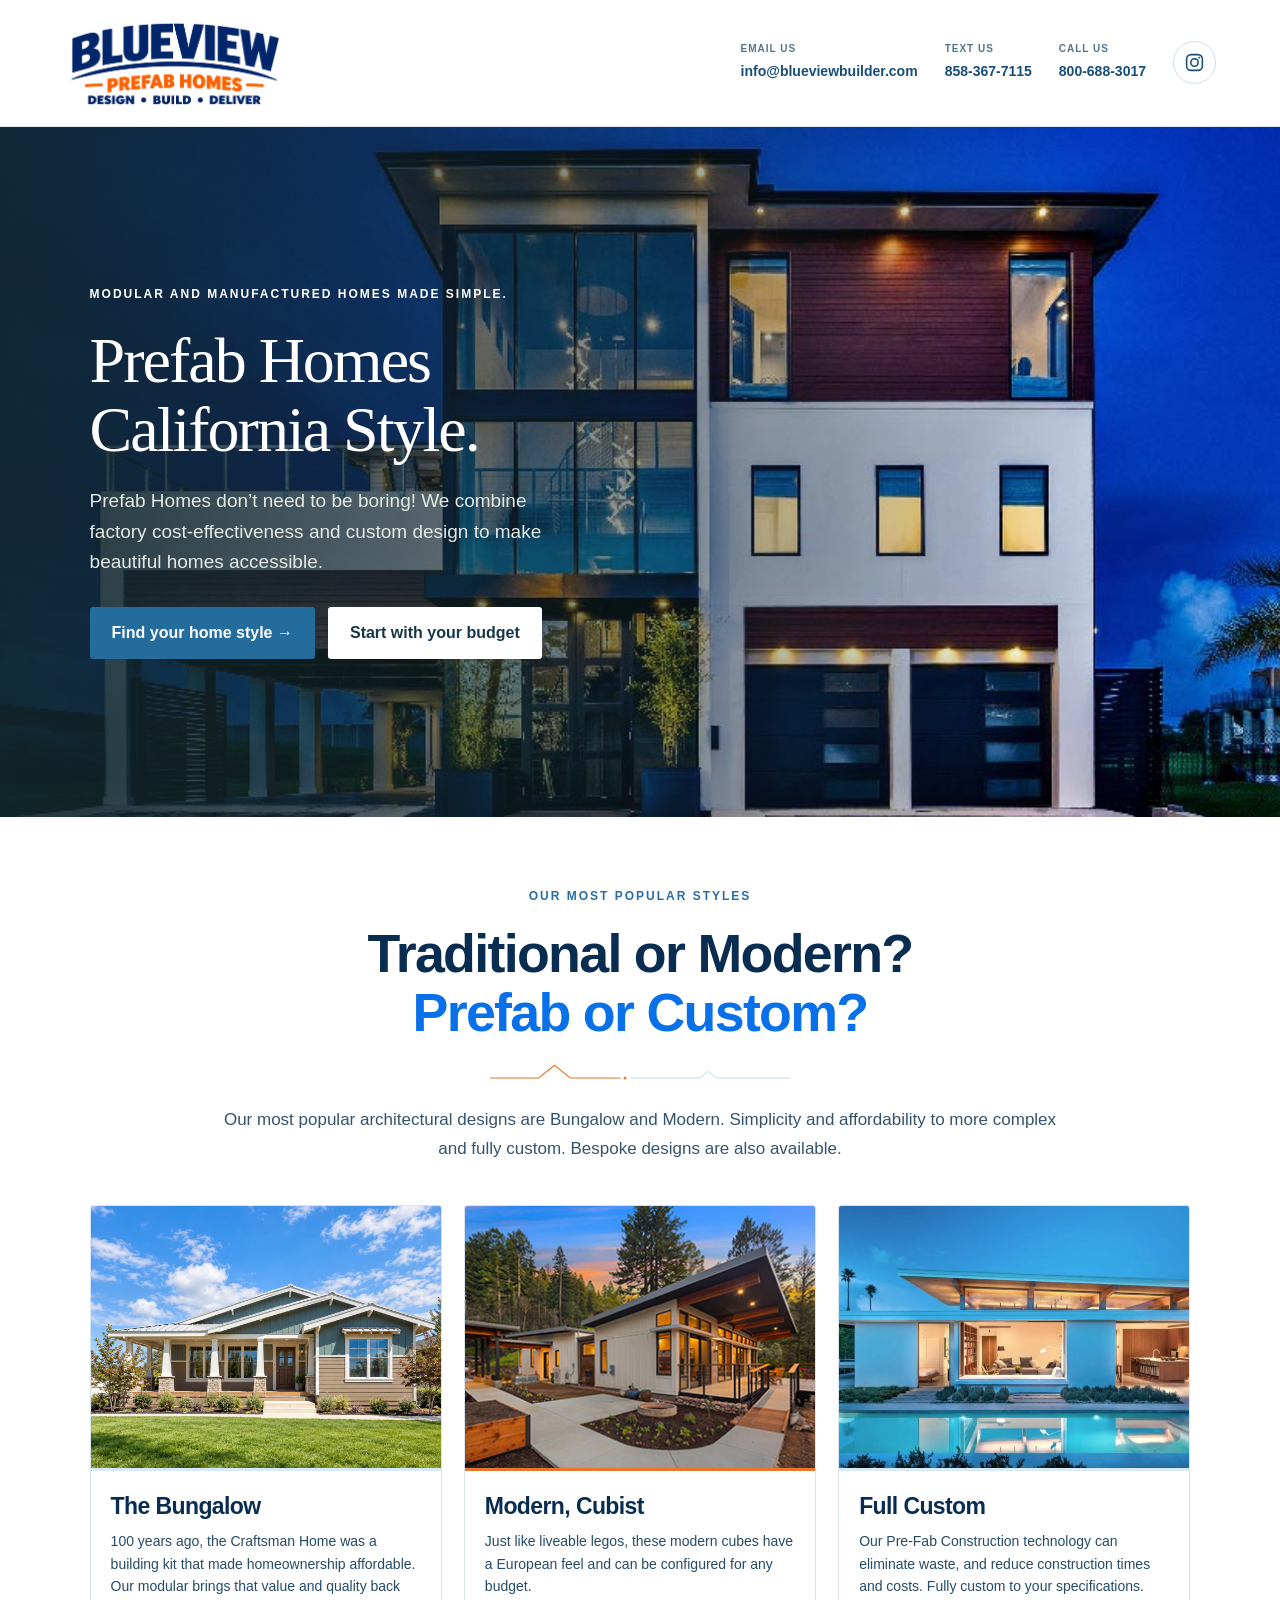
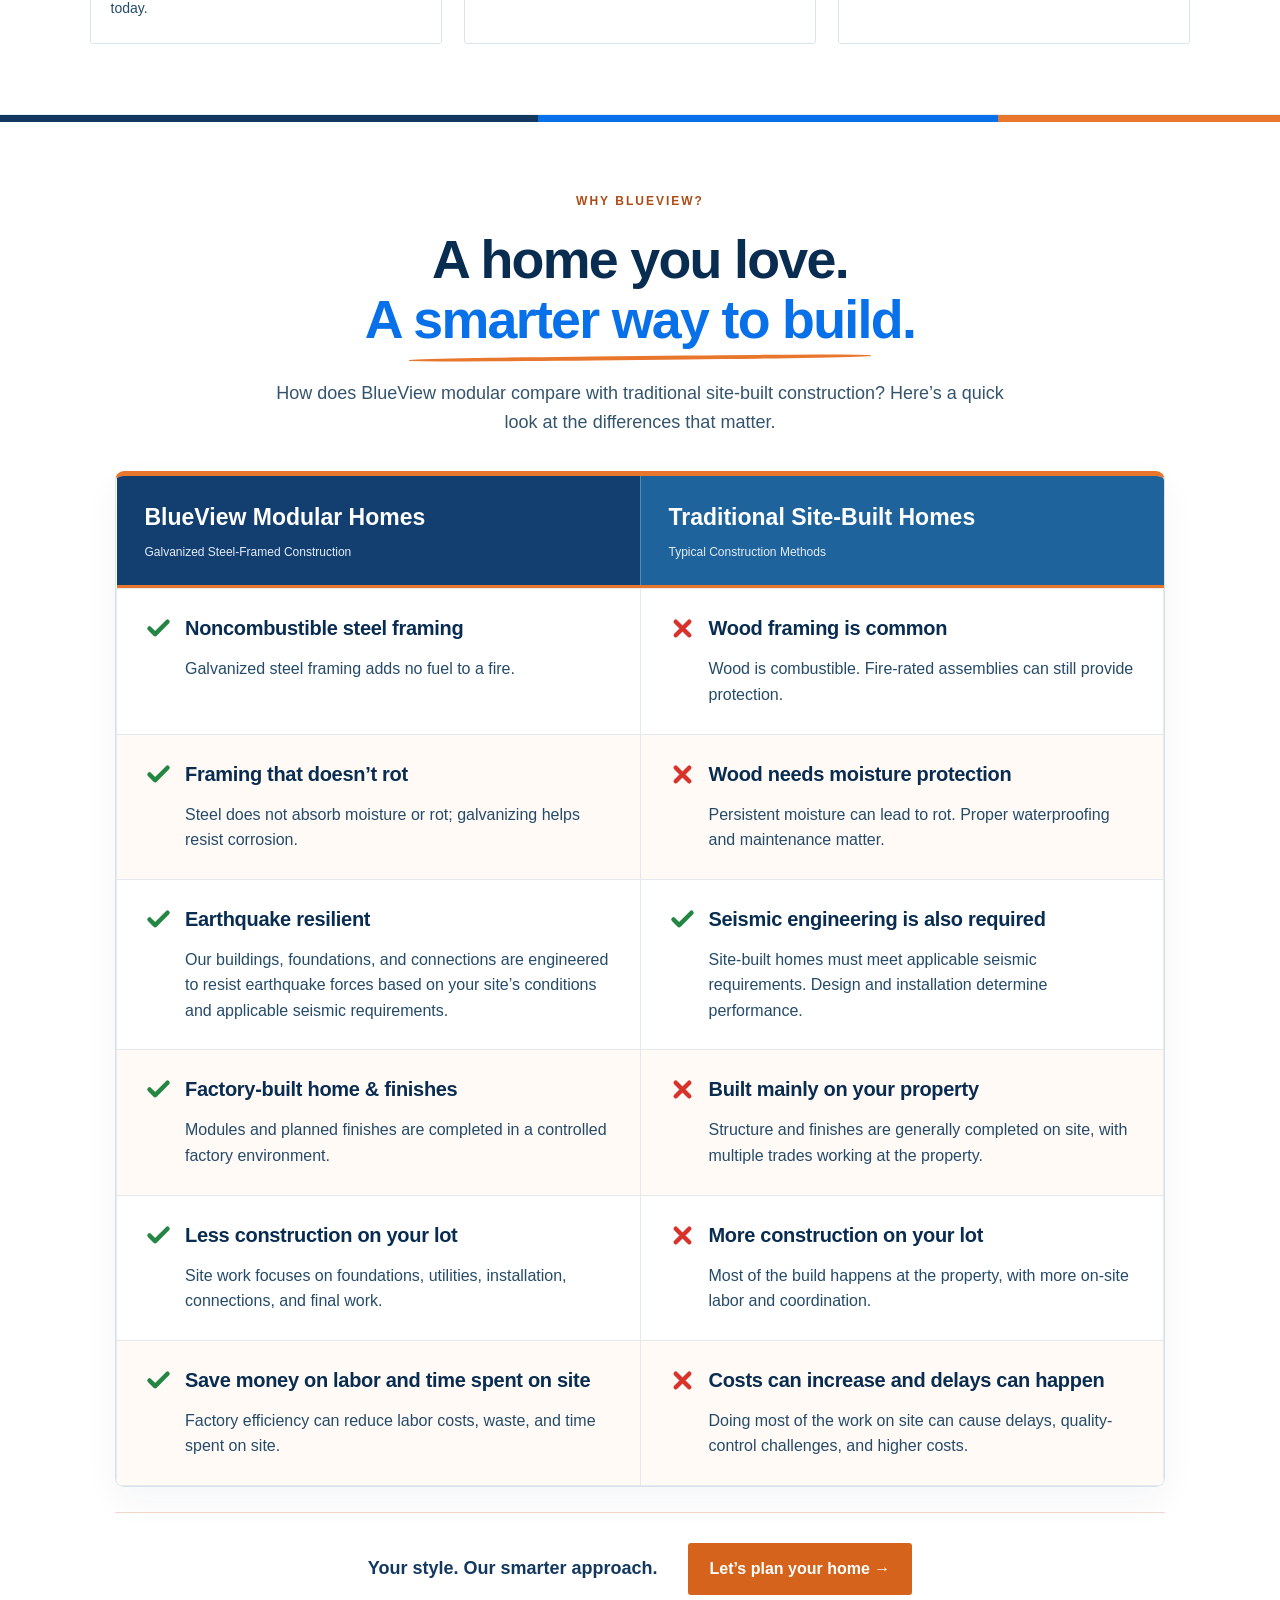
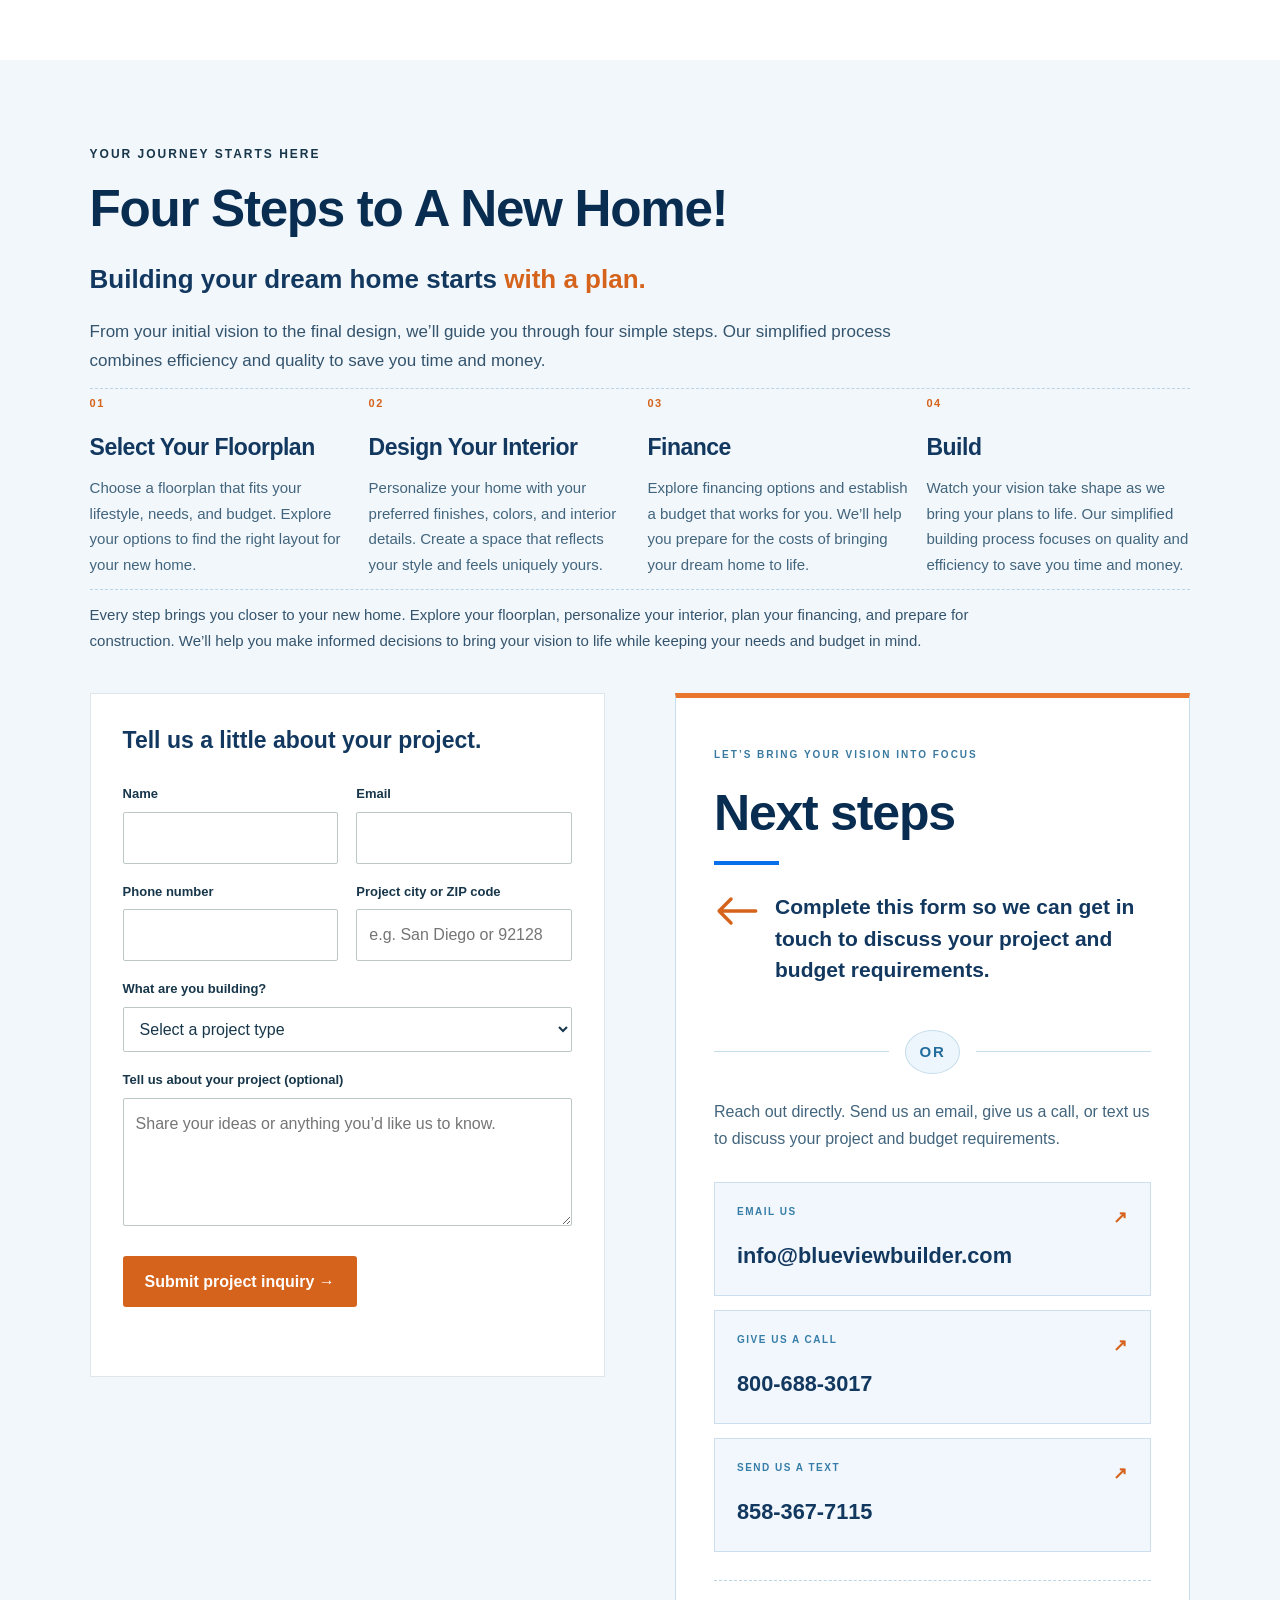
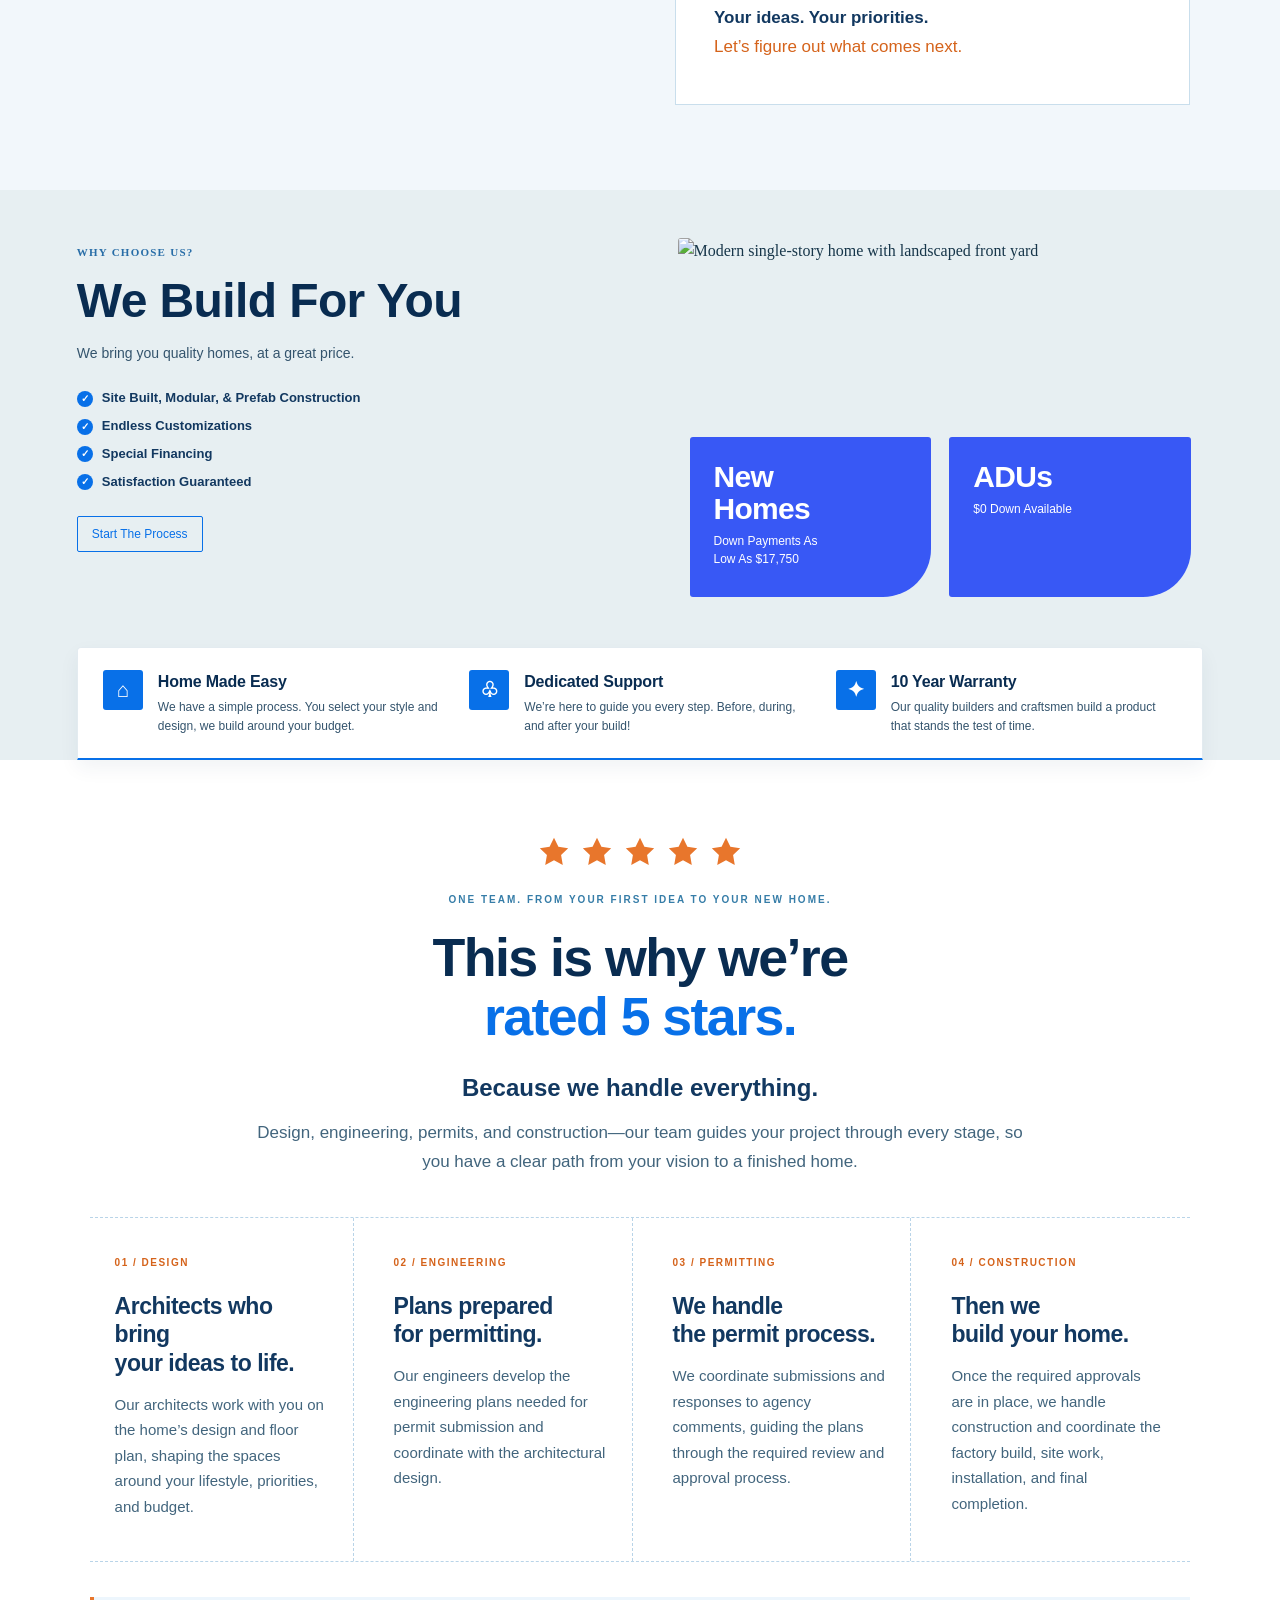
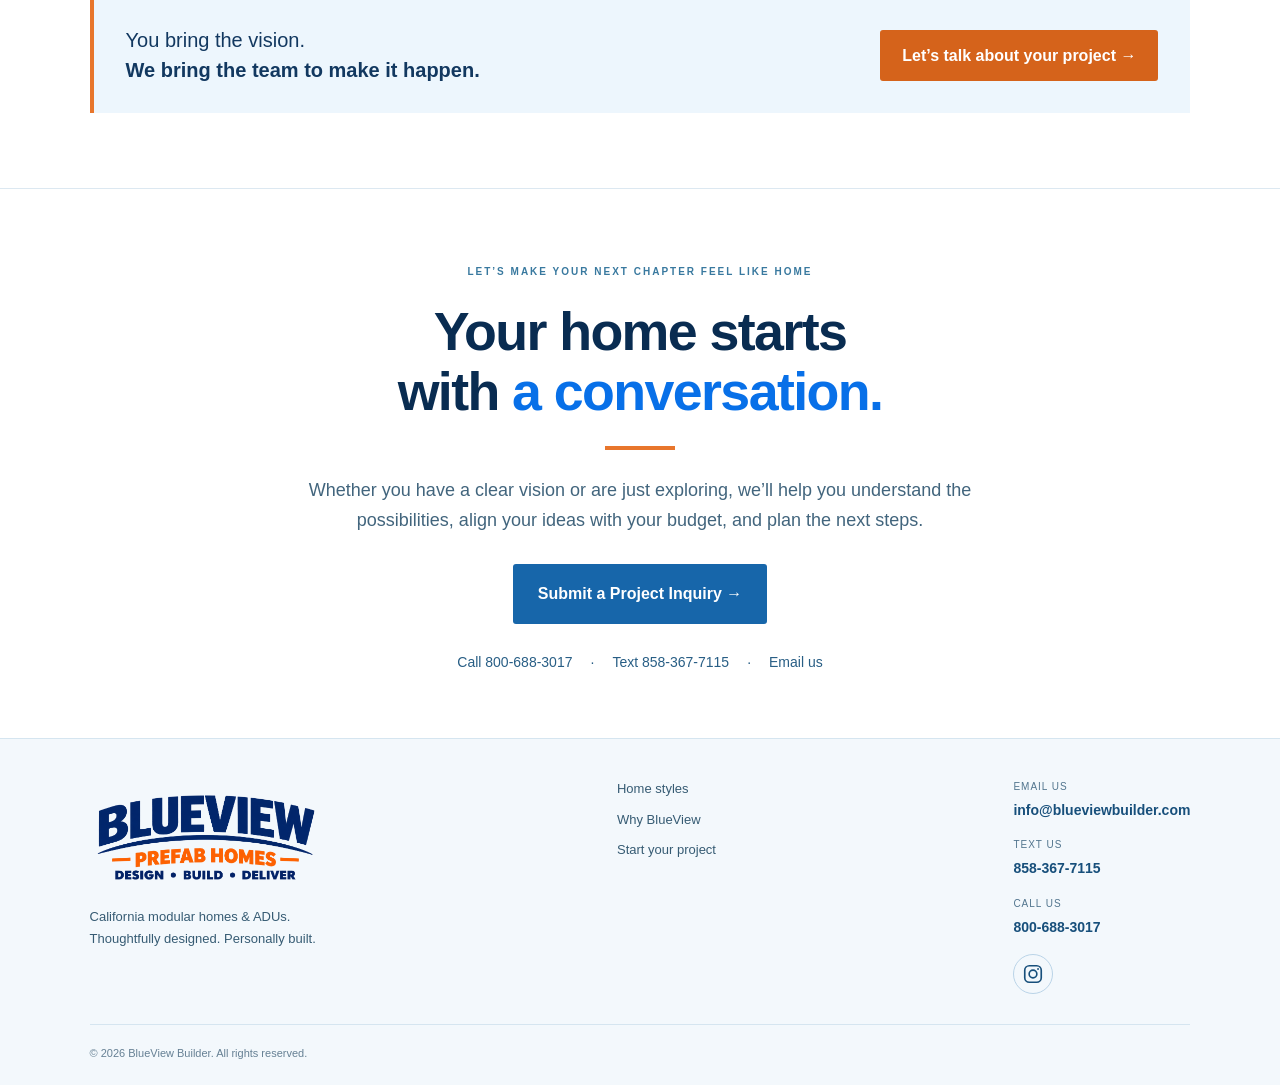
==== index.html @ 3195ec1c "Add files via upload" ====
<!DOCTYPE html>
<html lang="en">
  <head>
    <meta charset="utf-8">
    <meta name="viewport" content="width=device-width,initial-scale=1">
    <meta
      name="description"
      content="Prefab Homes don't need to be boring! We combine factory cost-effectiveness and custom design to make beautiful homes accessible.">
    <title>BlueView Modular and Manufactured Homes - Prefab Homes</title>
    <link rel="stylesheet" href="css/styles.css">
  </head>
  <body>
    <header>
      <a class="brand brand-image" href="#" aria-label="BlueView Prefab Homes — home">
        <img
          src="images/blueview-prefab-logo.png"
          alt="BlueView Prefab Homes — Design, Build, Deliver"
          width="220"
          height="110">
      </a>
      <nav class="header-contacts" aria-label="Contact BlueView">
        <a href="mailto:info@blueviewbuilder.com">
          <span>Email us</span>
          <strong>info@blueviewbuilder.com</strong>
        </a>
        <a href="sms:+18583677115">
          <span>Text us</span>
          <strong>858-367-7115</strong>
        </a>
        <a href="tel:+18006883017">
          <span>Call us</span>
          <strong>800-688-3017</strong>
        </a>
        <a
          class="header-instagram"
          href="https://www.instagram.com/blueview.builder/"
          target="_blank"
          rel="noopener noreferrer"
          aria-label="BlueView on Instagram">
          <svg
            viewBox="0 0 24 24"
            fill="none"
            stroke="currentColor"
            stroke-width="1.8"
            aria-hidden="true">
            <rect x="3" y="3" width="18" height="18" rx="5"></rect>
            <circle cx="12" cy="12" r="4.2"></circle>
            <circle cx="17.5" cy="6.5" r="1" fill="currentColor" stroke="none"></circle>
          </svg>
        </a>
      </nav>
    </header>
    <main>
      <section class="hero">
        <div class="copy">
          <div class="eyebrow">Modular And Manufactured Homes Made Simple.</div>
          <h1>Prefab Homes<br>California Style.</h1>
          <p>Prefab Homes don’t need to be boring! We combine factory cost-effectiveness and custom
            design to make beautiful homes accessible.</p>
          <div class="actions">
            <a class="button" href="#home-styles">Find your home style →</a>
            <a class="button light" href="#plan">Start with your budget</a>
          </div>
        </div>
      </section>
      <section class="design-section" id="home-styles">
        <div class="section">
          <div class="eyebrow">Our Most Popular Styles</div>
          <h2>Traditional or Modern?<br> <em>Prefab or Custom?</em></h2>
          <div class="art-divider" aria-hidden="true">
            <svg viewBox="0 0 400 32" fill="none">
              <path d="M0 24H65L86 7L107 24H174" stroke="#367fab" stroke-width="1.4"></path>
              <path d="M187 24H280L291 15L302 24H400" stroke="#abcce0" stroke-width="1"></path>
              <circle cx="180" cy="24" r="2" fill="#367fab"></circle>
            </svg>
          </div>
          <p class="design-blurb">Our most popular architectural designs are Bungalow and Modern. 
            Simplicity and affordability to more complex and fully custom. Bespoke designs are also available.</p>
          <div class="design-grid">
            <a class="design-tile" href="https://blueviewbuilder.com/modern-prefab-home/">
              <div class="style-image-wrap">
                <img
                  class="style-card-image"
                  src="images/Modern Teal Craftsman Home.png"
                  alt="Modern Luxury home exterior concept rendering"
                  loading="lazy">
              </div>
              <div class="style-card-copy">
                <h3>The Bungalow</h3>
                <p>100 years ago, the Craftsman Home was a building kit that made homeownership affordable. Our modular brings that value and quality back today.</p>
              </div>
            </a>
            <a
              class="design-tile"
              href="https://blueviewbuilder.com/spanish-adobe-style-modular-home/">
              <div class="style-image-wrap">
                <img
                  class="style-card-image"
                  src="images/FL-Modular.jpg"
                  alt="Spanish Mediterranean home exterior concept rendering"
                  loading="lazy">
              </div>
              <div class="style-card-copy">
                <h3>Modern, Cubist</h3>
                <p>Just like liveable legos, these modern cubes have a European feel and can be configured for any budget.</p>
              </div>
            </a>
            <a class="design-tile" href="https://blueviewbuilder.com/bungalow-prefab-home/">
              <div class="style-image-wrap">
                <img
                  class="style-card-image"
                  src="images/Twlight-modular.png"
                  alt="Bungalow home exterior concept rendering"
                  loading="lazy">
              </div>
              <div class="style-card-copy">
                <h3>Full Custom</h3>
                <p>Our Pre-Fab Construction technology can eliminate waste, and reduce construction times and costs. Fully custom to your specifications.</p>
              </div>
            </a>
            <!-- <a class="design-tile" href="https://blueviewbuilder.com/prefab-ranch-homes/">
              <div class="style-image-wrap">
                <img
                  class="style-card-image"
                  src="images/ranch-v2.png"
                  alt="Ranch home exterior concept rendering"
                  loading="lazy">
              </div>
              <div class="style-card-copy">
                <h3>Ranch</h3>
                <p>Classic simplicity. Relaxed living.</p>
              </div>
            </a>
            <a
              class="design-tile"
              href="https://blueviewbuilder.com/prefab-farmhouse-modular-homes/">
              <div class="style-image-wrap">
                <img
                  class="style-card-image"
                  src="images/farmhouse-v2.png"
                  alt="Farmhouse home exterior concept rendering"
                  loading="lazy">
              </div>
              <div class="style-card-copy">
                <h3>Farmhouse</h3>
                <p>Rustic warmth. Fresh perspective.</p>
              </div>
            </a>
            <a
              class="design-tile"
              href="https://blueviewbuilder.com/mid-century-modern-modular-homes/">
              <div class="style-image-wrap">
                <img
                  class="style-card-image"
                  src="images/midcentury-v2.png"
                  alt="Mid-Century Modern home exterior concept rendering"
                  loading="lazy">
              </div>
              <div class="style-card-copy">
                <h3>Mid-Century Modern</h3>
                <p>Angular forms. Indoor-outdoor living.</p>
              </div>
            </a>
            <a class="design-tile" href="https://blueviewbuilder.com/prefab-victorian-homes/">
              <div class="style-image-wrap">
                <img
                  class="style-card-image"
                  src="images/victorian-v2.png"
                  alt="Victorian home exterior concept rendering"
                  loading="lazy">
              </div>
              <div class="style-card-copy">
                <h3>Victorian</h3>
                <p>Distinctive details. Enduring elegance.</p>
              </div>
            </a>
            <a
              class="design-tile"
              href="https://blueviewbuilder.com/prefab-log-cabin-modular-homes/">
              <div class="style-image-wrap">
                <img
                  class="style-card-image"
                  src="images/logcabin-v2.png"
                  alt="Log Cabin home exterior concept rendering"
                  loading="lazy">
              </div>
              <div class="style-card-copy">
                <h3>Log Cabin</h3>
                <p>Natural materials. A rustic escape.</p>
              </div>
            </a>
          </div>
          <a
            class="custom-design custom-studio"
            href="https://blueviewbuilder.com/custom-prefab-home/">
            <div class="studio-art" aria-hidden="true">
              <img class="couple-building" src="images/Grey-Render.jpg" alt="">
              <span class="studio-tag">IMAGINE IT. MAKE IT YOURS.</span>
            </div>
            <div class="studio-copy">
              <span class="eyebrow">Custom design. Made personal.</span>
              <h3>Let’s Get<em> Started</em></h3>
              <p>Home Ownership doesn’t have to cost a fortune and doesn’t need to be boring. 
                Your style is built on your budget. It’s that simple.</p>
              <span class="custom-link">Get started <span aria-hidden="true">↗</span></span>
            </div>
          </a>-->
        </div>
      </section>
      <section class="advantages" id="why">
        <div class="section">
          <div class="advantages-heading">
            <span class="eyebrow">Why BlueView?</span>
            <h2>A home you love.<br><span>A smarter way to build.</span></h2>
            <p>How does BlueView modular compare with traditional site-built construction? Here’s a
              quick look at the differences that matter.</p>
          </div>
          <div class="compare-card">
            <div
              class="compare-scroll"
              tabindex="0"
              role="region"
              aria-label="Modular and site-built construction comparison">
              <table class="simple-comparison">
                <caption class="visually-hidden">BlueView galvanized steel-framed modular homes
                  versus typical site-built homes</caption>
                <thead>
                  <tr>
                    <th scope="col">BlueView Modular Homes<small>Galvanized Steel-Framed
                      Construction</small></th>
                    <th scope="col">Traditional Site-Built Homes<small>Typical Construction
                      Methods</small></th>
                  </tr>
                </thead>
                <tbody>
                  <tr>
                    <td class="simple-blueview">
                      <div class="takeaway">
                        <span class="compare-check" aria-hidden="true">
                          <svg viewBox="0 0 24 24" fill="none" aria-hidden="true">
                            <path
                              d="M4 12L9 17L20 6"
                              stroke="currentColor"
                              stroke-width="4"
                              stroke-linecap="round"
                              stroke-linejoin="round"></path>
                          </svg>
                        </span>
                        <strong>Noncombustible steel framing</strong>
                      </div>
                      <p>Galvanized steel framing adds no fuel to a fire.</p>
                    </td>
                    <td class="simple-site">
                      <div class="takeaway">
                        <span class="compare-cross" aria-hidden="true">
                          <svg viewBox="0 0 24 24" fill="none" aria-hidden="true">
                            <path
                              d="M6 6L18 18M18 6L6 18"
                              stroke="currentColor"
                              stroke-width="4"
                              stroke-linecap="round"></path>
                          </svg>
                        </span>
                        <strong>Wood framing is common</strong>
                      </div>
                      <p>Wood is combustible. Fire-rated assemblies can still provide
                        protection.</p>
                    </td>
                  </tr>
                  <tr>
                    <td class="simple-blueview">
                      <div class="takeaway">
                        <span class="compare-check" aria-hidden="true">
                          <svg viewBox="0 0 24 24" fill="none" aria-hidden="true">
                            <path
                              d="M4 12L9 17L20 6"
                              stroke="currentColor"
                              stroke-width="4"
                              stroke-linecap="round"
                              stroke-linejoin="round"></path>
                          </svg>
                        </span>
                        <strong>Framing that doesn’t rot</strong>
                      </div>
                      <p>Steel does not absorb moisture or rot; galvanizing helps resist
                        corrosion.</p>
                    </td>
                    <td class="simple-site">
                      <div class="takeaway">
                        <span class="compare-cross" aria-hidden="true">
                          <svg viewBox="0 0 24 24" fill="none" aria-hidden="true">
                            <path
                              d="M6 6L18 18M18 6L6 18"
                              stroke="currentColor"
                              stroke-width="4"
                              stroke-linecap="round"></path>
                          </svg>
                        </span>
                        <strong>Wood needs moisture protection</strong>
                      </div>
                      <p>Persistent moisture can lead to rot. Proper waterproofing and maintenance
                        matter.</p>
                    </td>
                  </tr>
                  <tr>
                    <td class="simple-blueview">
                      <div class="takeaway">
                        <span class="compare-check" aria-hidden="true">
                          <svg viewBox="0 0 24 24" fill="none" aria-hidden="true">
                            <path
                              d="M4 12L9 17L20 6"
                              stroke="currentColor"
                              stroke-width="4"
                              stroke-linecap="round"
                              stroke-linejoin="round"></path>
                          </svg>
                        </span>
                        <strong>Earthquake resilient</strong>
                      </div>
                      <p>Our buildings, foundations, and connections are engineered to resist
                        earthquake forces based on your site’s conditions and applicable seismic
                        requirements.</p>
                    </td>
                    <td class="simple-site">
                      <div class="takeaway">
                        <span class="compare-check shared-check" aria-hidden="true">
                          <svg viewBox="0 0 24 24" fill="none" aria-hidden="true">
                            <path
                              d="M4 12L9 17L20 6"
                              stroke="currentColor"
                              stroke-width="4"
                              stroke-linecap="round"
                              stroke-linejoin="round"></path>
                          </svg>
                        </span>
                        <strong>Seismic engineering is also required</strong>
                      </div>
                      <p>Site-built homes must meet applicable seismic requirements. Design and
                        installation determine performance.</p>
                    </td>
                  </tr>
                  <tr>
                    <td class="simple-blueview">
                      <div class="takeaway">
                        <span class="compare-check" aria-hidden="true">
                          <svg viewBox="0 0 24 24" fill="none" aria-hidden="true">
                            <path
                              d="M4 12L9 17L20 6"
                              stroke="currentColor"
                              stroke-width="4"
                              stroke-linecap="round"
                              stroke-linejoin="round"></path>
                          </svg>
                        </span>
                        <strong>Factory-built home &amp; finishes</strong>
                      </div>
                      <p>Modules and planned finishes are completed in a controlled factory
                        environment.</p>
                    </td>
                    <td class="simple-site">
                      <div class="takeaway">
                        <span class="compare-cross" aria-hidden="true">
                          <svg viewBox="0 0 24 24" fill="none" aria-hidden="true">
                            <path
                              d="M6 6L18 18M18 6L6 18"
                              stroke="currentColor"
                              stroke-width="4"
                              stroke-linecap="round"></path>
                          </svg>
                        </span>
                        <strong>Built mainly on your property</strong>
                      </div>
                      <p>Structure and finishes are generally completed on site, with multiple
                        trades working at the property.</p>
                    </td>
                  </tr>
                  <tr>
                    <td class="simple-blueview">
                      <div class="takeaway">
                        <span class="compare-check" aria-hidden="true">
                          <svg viewBox="0 0 24 24" fill="none" aria-hidden="true">
                            <path
                              d="M4 12L9 17L20 6"
                              stroke="currentColor"
                              stroke-width="4"
                              stroke-linecap="round"
                              stroke-linejoin="round"></path>
                          </svg>
                        </span>
                        <strong>Less construction on your lot</strong>
                      </div>
                      <p>Site work focuses on foundations, utilities, installation, connections, and
                        final work.</p>
                    </td>
                    <td class="simple-site">
                      <div class="takeaway">
                        <span class="compare-cross" aria-hidden="true">
                          <svg viewBox="0 0 24 24" fill="none" aria-hidden="true">
                            <path
                              d="M6 6L18 18M18 6L6 18"
                              stroke="currentColor"
                              stroke-width="4"
                              stroke-linecap="round"></path>
                          </svg>
                        </span>
                        <strong>More construction on your lot</strong>
                      </div>
                      <p>Most of the build happens at the property, with more on-site labor and
                        coordination.</p>
                    </td>
                  </tr>
                  <tr>
                    <td class="simple-blueview">
                      <div class="takeaway">
                        <span class="compare-check" aria-hidden="true">
                          <svg viewBox="0 0 24 24" fill="none" aria-hidden="true">
                            <path
                              d="M4 12L9 17L20 6"
                              stroke="currentColor"
                              stroke-width="4"
                              stroke-linecap="round"
                              stroke-linejoin="round"></path>
                          </svg>
                        </span>
                        <strong>Save money on labor and time spent on site</strong>
                      </div>
                      <p>Factory efficiency can reduce labor costs, waste, and time spent on
                        site.</p>
                    </td>
                    <td class="simple-site">
                      <div class="takeaway">
                        <span class="compare-cross" aria-hidden="true">
                          <svg viewBox="0 0 24 24" fill="none" aria-hidden="true">
                            <path
                              d="M6 6L18 18M18 6L6 18"
                              stroke="currentColor"
                              stroke-width="4"
                              stroke-linecap="round"></path>
                          </svg>
                        </span>
                        <strong>Costs can increase and delays can happen</strong>
                      </div>
                      <p>Doing most of the work on site can cause delays, quality-control
                        challenges, and higher costs.</p>
                    </td>
                  </tr>
                </tbody>
              </table>
            </div>
          </div>
          <div class="advantages-cta">
            <span>Your style. Our smarter approach.</span>
            <a class="button" href="#plan">Let’s plan your home →</a>
          </div>
        </div>
      </section>
      <div class="planner" id="plan">
        <section class="section">
          <div class="cost-intro">
            <div class="eyebrow">Your journey starts here</div>
            <h2>Four Steps to A New Home!</h2>
            <p class="cost-answer">Building your dream home starts<span> with a plan. </span></p>
            <p class="cost-lead">From your initial vision to the final design, 
                we’ll guide you through four simple steps. Our simplified process combines efficiency and quality to save you time and money.</p>
            <div class="service-grid">
              <div>
                <span class="cost-number">01</span>
                <h3>Select Your Floorplan</h3>
                <p>Choose a floorplan that fits your lifestyle, needs, and budget. Explore your options to find the right layout for your new home.</p>
              </div>
              <div>
                <span class="cost-number">02</span>
                <h3>Design Your Interior</h3>
                <p>Personalize your home with your preferred finishes, colors, and interior details. Create a space that reflects your style and feels uniquely yours.</p>
              </div>
              <div>
                <span class="cost-number">03</span>
                <h3>Finance</h3>
                <p>Explore financing options and establish a budget that works for you. We’ll help you prepare for the costs of bringing your dream home to life.</p>
              </div>
              <div>
                <span class="cost-number">04</span>
                <h3>Build</h3>
                <p>Watch your vision take shape as we bring your plans to life. Our simplified building process focuses on quality and efficiency to save you time and money.</p>
              </div>
            </div>
            <p class="cost-next">Every step brings you closer to your new home. Explore your floorplan, personalize your interior, plan your financing, and prepare for construction. 
                We’ll help you make informed decisions to bring your vision to life while keeping your needs and budget in mind.</p>
          </div>
          <div class="split">
            <form class="panel" id="planner">
              <h3 class="inquiry-heading">Tell us a little about your project.</h3>
              <div class="fields">
                <div>
                  <label for="name">Name</label>
                  <input id="name" name="name" autocomplete="name" maxlength="100" required="">
                </div>
                <div>
                  <label for="contact-email">Email</label>
                  <input
                    id="contact-email"
                    name="email"
                    type="email"
                    autocomplete="email"
                    maxlength="254"
                    required="">
                </div>
                <div>
                  <label for="phone">Phone number</label>
                  <input
                    id="phone"
                    name="phone"
                    type="tel"
                    autocomplete="tel"
                    maxlength="40"
                    required="">
                </div>
                <div>
                  <label for="city">Project city or ZIP code</label>
                  <input
                    id="city"
                    name="city"
                    maxlength="100"
                    placeholder="e.g. San Diego or 92128"
                    required="">
                </div>
              </div>
              <label for="type">What are you building?</label>
              <select id="type" name="project-type" required="">
                <option value="" selected="">Select a project type</option>
                <option>Primary home</option>
                <option>ADU / guest home</option>
                <option>Rental property</option>
                <option>Replacement / rebuild</option>
                <option>Commercial building</option>
                <option>Not sure yet</option>
              </select>
              <label for="project-notes">Tell us about your project (optional)</label>
              <textarea
                id="project-notes"
                name="project-notes"
                rows="4"
                maxlength="2000"
                placeholder="Share your ideas or anything you’d like us to know."></textarea>
              <button class="button submit-project" type="submit">Submit project inquiry →</button>
              <div id="submit-status" role="status" class="toast"></div>
            </form>
            <aside class="next-steps">
              <span class="eyebrow">Let’s bring your vision into focus</span>
              <h3>Next steps</h3>
              <div class="next-rule" aria-hidden="true"></div>
              <div class="form-pointer">
                <svg class="form-arrow" viewBox="0 0 54 42" fill="none" aria-hidden="true">
                  <path
                    d="M49 21H6M20 7L6 21L20 35"
                    stroke="currentColor"
                    stroke-width="4"
                    stroke-linecap="round"
                    stroke-linejoin="round"></path>
                </svg>
                <p class="next-lead">Complete this form so we can get in touch to discuss your
                  project and budget requirements.</p>
              </div>
              <div class="contact-or">
                <span>OR</span>
              </div>
              <p>Reach out directly. Send us an email, give us a call, or text us to discuss your
                project and budget requirements.</p>
              <div class="next-contacts">
                <a href="mailto:info@blueviewbuilder.com">
                  <span class="next-contact-label">Email us <span aria-hidden="true">↗</span></span>
                  <strong>info@blueviewbuilder.com</strong>
                </a>
                <a href="tel:+18006883017">
                  <span class="next-contact-label">Give us a call <span
                    aria-hidden="true">↗</span></span>
                  <strong>800-688-3017</strong>
                </a>
                <a href="sms:+18583677115">
                  <span class="next-contact-label">Send us a text <span
                    aria-hidden="true">↗</span></span>
                  <strong>858-367-7115</strong>
                </a>
              </div>
              <div class="next-closing">Your ideas. Your priorities.<br><span>Let’s figure out what
                comes next.</span></div>
            </aside>
          </div>
        </section>
      </div>
      <!-- Why choose BlueView section: added without changing existing sections -->
      <section class="bv-why-section" id="why-choose-blueview">
        <div class="bv-why-inner">
          <div class="bv-why-top">
            <div class="bv-why-copy">
              <span class="bv-why-eyebrow">Why Choose Us?</span>
              <h2>We Build For You</h2>
              <p>We bring you quality homes, at a great price.</p>
              <ul class="bv-why-list">
                <li><span aria-hidden="true">✓</span> Site Built, Modular, &amp; Prefab Construction</li>
                <li><span aria-hidden="true">✓</span> Endless Customizations</li>
                <li><span aria-hidden="true">✓</span> Special Financing</li>
                <li><span aria-hidden="true">✓</span> Satisfaction Guaranteed</li>
              </ul>
              <a class="bv-why-button" href="#plan">Start The Process</a>
            </div>
            <div class="bv-why-visual">
              <img
                class="bv-why-house"
                src="https://images.unsplash.com/photo-1600596542815-ffad4c1539a9?auto=format&amp;fit=crop&amp;w=1200&amp;q=85"
                alt="Modern single-story home with landscaped front yard"
                loading="lazy">
              <div class="bv-why-offers">
                <a class="bv-why-offer" href="#plan">
                  <strong>New<br>Homes</strong>
                  <span>Down Payments As<br>Low As $17,750</span>
                </a>
                <a class="bv-why-offer bv-why-offer-alt" href="#plan">
                  <strong>ADUs</strong>
                  <span>$0 Down Available</span>
                </a>
              </div>
            </div>
          </div>
          <div class="bv-why-features">
            <article class="bv-why-feature">
              <span class="bv-why-icon" aria-hidden="true">⌂</span>
              <div><h3>Home Made Easy</h3><p>We have a simple process. You select your style and design, we build around your budget.</p></div>
            </article>
            <article class="bv-why-feature">
              <span class="bv-why-icon" aria-hidden="true">♧</span>
              <div><h3>Dedicated Support</h3><p>We’re here to guide you every step. Before, during, and after your build!</p></div>
            </article>
            <article class="bv-why-feature">
              <span class="bv-why-icon" aria-hidden="true">✦</span>
              <div><h3>10 Year Warranty</h3><p>Our quality builders and craftsmen build a product that stands the test of time.</p></div>
            </article>
          </div>
        </div>
      </section>
      <section class="full-service" id="full-service">
        <div class="section">
          <div class="service-heading">
            <div class="service-stars" role="img" aria-label="Five stars">
              <svg viewBox="0 0 24 24" aria-hidden="true">
                <path
                  d="M12 2L15.1 8.3L22 9.3L17 14.2L18.2 21.1L12 17.8L5.8 21.1L7 14.2L2 9.3L8.9 8.3Z"
                  fill="currentColor"></path>
              </svg>
              <svg viewBox="0 0 24 24" aria-hidden="true">
                <path
                  d="M12 2L15.1 8.3L22 9.3L17 14.2L18.2 21.1L12 17.8L5.8 21.1L7 14.2L2 9.3L8.9 8.3Z"
                  fill="currentColor"></path>
              </svg>
              <svg viewBox="0 0 24 24" aria-hidden="true">
                <path
                  d="M12 2L15.1 8.3L22 9.3L17 14.2L18.2 21.1L12 17.8L5.8 21.1L7 14.2L2 9.3L8.9 8.3Z"
                  fill="currentColor"></path>
              </svg>
              <svg viewBox="0 0 24 24" aria-hidden="true">
                <path
                  d="M12 2L15.1 8.3L22 9.3L17 14.2L18.2 21.1L12 17.8L5.8 21.1L7 14.2L2 9.3L8.9 8.3Z"
                  fill="currentColor"></path>
              </svg>
              <svg viewBox="0 0 24 24" aria-hidden="true">
                <path
                  d="M12 2L15.1 8.3L22 9.3L17 14.2L18.2 21.1L12 17.8L5.8 21.1L7 14.2L2 9.3L8.9 8.3Z"
                  fill="currentColor"></path>
              </svg>
            </div>
            <div class="eyebrow">One team. From your first idea to your new home.</div>
            <h2>This is why we’re<br><span>rated 5 stars.</span></h2>
            <p class="service-answer">Because we handle everything.</p>
            <p class="service-lead">Design, engineering, permits, and construction—our team guides
              your project through every stage, so you have a clear path from your vision to a
              finished home.</p>
          </div>
          <div class="service-grid">
            <article>
              <span class="service-number">01 / DESIGN</span>
              <h3>Architects who bring<br>your ideas to life.</h3>
              <p>Our architects work with you on the home’s design and floor plan, shaping the
                spaces around your lifestyle, priorities, and budget.</p>
            </article>
            <article>
              <span class="service-number">02 / ENGINEERING</span>
              <h3>Plans prepared<br>for permitting.</h3>
              <p>Our engineers develop the engineering plans needed for permit submission and
                coordinate with the architectural design.</p>
            </article>
            <article>
              <span class="service-number">03 / PERMITTING</span>
              <h3>We handle<br>the permit process.</h3>
              <p>We coordinate submissions and responses to agency comments, guiding the plans
                through the required review and approval process.</p>
            </article>
            <article>
              <span class="service-number">04 / CONSTRUCTION</span>
              <h3>Then we<br>build your home.</h3>
              <p>Once the required approvals are in place, we handle construction and coordinate the
                factory build, site work, installation, and final completion.</p>
            </article>
          </div>
          <div class="service-bottom">
            <p>You bring the vision.<br><strong>We bring the team to make it happen.</strong></p>
            <a class="button" href="#plan">Let’s talk about your project →</a>
          </div>
        </div>
      </section>
      <section class="closing-invitation" id="get-started">
        <div class="section">
          <div class="eyebrow">Let’s make your next chapter feel like home</div>
          <h2>Your home starts<br>with <span>a conversation.</span></h2>
          <div class="closing-rule" aria-hidden="true"></div>
          <p>Whether you have a clear vision or are just exploring, we’ll help you understand the
            possibilities, align your ideas with your budget, and plan the next steps.</p>
          <a class="button" href="#plan">Submit a Project Inquiry →</a>
          <div class="closing-contacts">
            <a href="tel:+18006883017">Call 800-688-3017</a>
            <span aria-hidden="true">·</span>
            <a href="sms:+18583677115">Text 858-367-7115</a>
            <span aria-hidden="true">·</span>
            <a href="mailto:info@blueviewbuilder.com">Email us</a>
          </div>
        </div>
      </section>
    </main>
    <footer class="site-footer">
      <div class="footer-main">
        <div>
          <a class="brand brand-image" href="#" aria-label="BlueView Prefab Homes — home">
            <img
              src="images/blueview-prefab-logo.png"
              alt="BlueView Prefab Homes — Design, Build, Deliver"
              width="220"
              height="110">
          </a>
          <p>California modular homes &amp; ADUs.<br>Thoughtfully designed. Personally built.</p>
        </div>
        <nav aria-label="Footer navigation">
          <a href="#home-styles">Home styles</a>
          <a href="#why">Why BlueView</a>
          <a href="#plan">Start your project</a>
        </nav>
        <div class="footer-contact">
          <a href="mailto:info@blueviewbuilder.com">
            <span>Email us</span>
            <strong>info@blueviewbuilder.com</strong>
          </a>
          <a href="sms:+18583677115">
            <span>Text us</span>
            <strong>858-367-7115</strong>
          </a>
          <a href="tel:+18006883017">
            <span>Call us</span>
            <strong>800-688-3017</strong>
          </a>
          <a
            class="footer-instagram"
            href="https://www.instagram.com/blueview.builder/"
            target="_blank"
            rel="noopener noreferrer"
            aria-label="BlueView on Instagram">
            <svg
              viewBox="0 0 24 24"
              fill="none"
              stroke="currentColor"
              stroke-width="1.8"
              aria-hidden="true">
              <rect x="3" y="3" width="18" height="18" rx="5"></rect>
              <circle cx="12" cy="12" r="4.2"></circle>
              <circle cx="17.5" cy="6.5" r="1" fill="currentColor" stroke="none"></circle>
            </svg>
          </a>
        </div>
      </div>
      <div class="footer-bottom">
        <span>© 2026 BlueView Builder. All rights reserved.</span>
      </div>
    </footer>
    <div data-v-app=""><!-- --></div>
    <script src="js/main.js"></script>
  </body>
</html>
---- css/styles.css ----
/* ==========================================================================
   BlueView — site styles
   Later rules override earlier ones (cascade order is unchanged from the
   original file). Each numbered section below is one of the original blocks.
   To change something, search for the selector and edit the LAST section
   that defines it.
   ========================================================================== */

/* ========================================================================== */
/* 01. Base styles, layout and core components */
/* ========================================================================== */

:root {
  --ink: #182c30;
  --paper: #f8f6f0;
  --orange: #b94f2f;
  --line: #d9ddd5;
}

* {
  box-sizing: border-box;
}

html {
  scroll-behavior: smooth;
  scroll-padding-top: 95px;
}

body {
  margin: 0;
  background: var(--paper);
  color: var(--ink);
  font: 16px/1.6 Arial, sans-serif;
}

a {
  color: inherit;
}

button,
input,
select {
  font: inherit;
}

button,
a,
input,
select,
summary {
  outline-offset: 5px;
}

header {
  position: sticky;
  top: 0;
  z-index: 10;
  background: #f8f6f0f5;
  border-bottom: 1px solid var(--line);
  padding: 18px 5%;
  display: flex;
  align-items: center;
  justify-content: space-between;
  gap: 24px;
}

.brand {
  text-decoration: none;
  font-size: 25px;
  font-weight: 800;
  letter-spacing: -1px;
}

.brand span {
  color: #427884;
}

nav {
  display: flex;
  gap: 26px;
  align-items: center;
}

nav a {
  text-decoration: none;
  font-size: 14px;
}

.button {
  display: inline-block;
  border: 0;
  border-radius: 3px;
  padding: 13px 22px;
  background: var(--orange);
  color: white;
  text-decoration: none;
  font-weight: 600;
  cursor: pointer;
}

.button.light {
  background: var(--paper);
  color: var(--ink);
}

.button.outline {
  background: transparent;
  border: 1px solid currentColor;
  color: inherit;
}

.hero {
  position: relative;
  min-height: 690px;
  display: flex;
  align-items: center;
  background: linear-gradient(90deg, #12262ae8 0%, #12262a85 45%, transparent 85%), url('../images/Blue-View-Modular-Homes.jpg') center/cover;
  color: white;
  padding: 85px 7%;
}

.hero .copy {
  max-width: 630px;
}

.eyebrow {
  font-size: 12px;
  text-transform: uppercase;
  letter-spacing: 2px;
  font-weight: 700;
}

.hero h1 {
  font: 64px/1.08 Georgia, serif;
  letter-spacing: -2px;
  margin: 22px 0;
}

.hero p {
  max-width: 480px;
  color: #e4e9e5;
  font-size: 19px;
}

.actions {
  display: flex;
  gap: 13px;
  flex-wrap: wrap;
  margin-top: 30px;
}

.hero-note {
  position: absolute;
  bottom: 20px;
  right: 5%;
  font-size: 11px;
}

.strip {
  padding: 22px 7%;
  display: flex;
  justify-content: space-between;
  border-bottom: 1px solid var(--line);
  font-size: 14px;
}

.section {
  padding: 85px 7%;
  max-width: 1550px;
  margin: auto;
}

h2 {
  font: 46px/1.15 Georgia, serif;
  letter-spacing: -1px;
  margin: 16px 0 22px;
}

h3 {
  font: 28px/1.2 Georgia, serif;
  margin: 12px 0;
}

p {
  margin: 12px 0;
}

.intro {
  display: flex;
  justify-content: space-between;
  gap: 45px;
  align-items: end;
  margin-bottom: 35px;
}

.intro p {
  max-width: 450px;
  color: #58676a;
}

.cards {
  display: grid;
  grid-template-columns: repeat(3, 1fr);
  gap: 24px;
}

.card {
  background: white;
  border: 1px solid var(--line);
}

.card img {
  width: 100%;
  height: 260px;
  object-fit: cover;
}

.card .body {
  padding: 25px;
}

.tag {
  font-size: 11px;
  letter-spacing: 1.5px;
  text-transform: uppercase;
  color: var(--orange);
  font-weight: bold;
}

.card ul {
  padding-left: 20px;
  font-size: 14px;
  color: #58676a;
}

.text-button {
  border: 0;
  background: none;
  padding: 10px 0;
  color: var(--orange);
  cursor: pointer;
  font-weight: bold;
}

.small {
  font-size: 12px;
  color: #647174;
}

.split {
  display: grid;
  grid-template-columns: 1fr 1fr;
  gap: 70px;
  align-items: start;
}

.dark {
  background: var(--ink);
  color: white;
}

.dark .section {
  padding-top: 75px;
  padding-bottom: 75px;
}

.benefit {
  padding: 20px 0;
  border-top: 1px solid #ffffff35;
}

.benefit h3 {
  font-size: 25px;
}

.benefit p {
  color: #c7d5d4;
  font-size: 15px;
}

.planner {
  background: #eceee7;
}

.panel {
  padding: 32px;
  background: white;
  border: 1px solid var(--line);
}

label {
  display: block;
  font-size: 13px;
  font-weight: bold;
  margin: 18px 0 7px;
}

input,
select {
  width: 100%;
  padding: 12px;
  border: 1px solid #bcc8c5;
  background: white;
  color: var(--ink);
  border-radius: 2px;
}

.fields {
  display: grid;
  grid-template-columns: 1fr 1fr;
  gap: 0 18px;
}

.checks label {
  font-weight: normal;
  margin: 10px 0;
}

.checks input {
  width: auto;
  margin-right: 8px;
}

.result {
  background: var(--ink);
  color: white;
  padding: 32px;
  position: sticky;
  top: 110px;
}

.result p {
  color: #d6dfdb;
}

.result ul {
  padding-left: 20px;
}

.steps {
  display: grid;
  grid-template-columns: repeat(4, 1fr);
  gap: 30px;
}

.step {
  border-top: 1px solid var(--line);
  padding-top: 20px;
}

.number {
  color: var(--orange);
  font-size: 13px;
}

.step h3 {
  font-size: 24px;
}

.step p {
  font-size: 14px;
  color: #58676a;
}

details {
  border-top: 1px solid var(--line);
  padding: 21px 0;
}

summary {
  cursor: pointer;
  font-weight: 600;
}

details p {
  color: #58676a;
  max-width: 850px;
}

.cta {
  padding: 65px 7%;
  background: #dfe8e3;
  text-align: center;
}

.cta p {
  max-width: 600px;
  margin: 15px auto;
}

.cta .actions {
  justify-content: center;
}

footer {
  padding: 35px 7%;
  display: flex;
  justify-content: space-between;
  font-size: 13px;
  gap: 20px;
}

.toast {
  min-height: 25px;
  font-size: 13px;
  margin-top: 12px;
}

#brief {
  white-space: pre-wrap;
  font-size: 14px;
}

dialog {
  border: 0;
  padding: 35px;
  max-width: 600px;
  width: 90%;
  background: var(--paper);
  color: var(--ink);
}

dialog::backdrop {
  background: #12262ac0;
}

@media (max-width: 850px) {
  nav a:not(.button) {
    display: none;
  }

  .hero {
    min-height: 580px;
    padding: 60px 6%;
    background-position: 60%;
  }

  .hero h1 {
    font-size: 48px;
  }

  .section {
    padding: 60px 6%;
  }

  .cards {
    grid-template-columns: 1fr;
  }

  .card {
    display: grid;
    grid-template-columns: 1fr 1fr;
  }

  .card img {
    height: 100%;
    min-height: 280px;
  }

  .split {
    grid-template-columns: 1fr;
    gap: 30px;
  }

  .intro {
    display: block;
  }

  .steps {
    grid-template-columns: 1fr 1fr;
  }

  .result {
    position: static;
  }

  .strip {
    gap: 20px;
    flex-wrap: wrap;
  }

  h2 {
    font-size: 37px;
  }
}

@media (max-width: 500px) {
  header {
    padding: 15px 5%;
    gap: 10px;
  }

  .brand {
    font-size: 22px;
  }

  nav .button {
    font-size: 12px;
    padding: 10px 12px;
  }

  .hero h1 {
    font-size: 42px;
  }

  .hero p {
    font-size: 17px;
  }

  .card {
    display: block;
  }

  .card img {
    height: 240px;
    min-height: 0;
  }

  .fields,
  .steps {
    grid-template-columns: 1fr;
  }

  footer {
    flex-direction: column;
  }

  .panel,
  .result {
    padding: 23px;
  }
}

/* ========================================================================== */
/* 02. Style gallery and light 'dark' section */
/* ========================================================================== */

.style-gallery {
  background: #f0eee5;
}

.style-heading {
  display: flex;
  gap: 50px;
  align-items: end;
  justify-content: space-between;
  margin-bottom: 32px;
}

.style-heading p {
  max-width: 400px;
  color: #58676a;
}

.style-layout {
  display: grid;
  grid-template-columns: 1fr 2fr;
  gap: 45px;
}

.style-options {
  display: grid;
  grid-template-columns: 1fr 1fr;
  gap: 6px;
}

.style-options button {
  border: 0;
  border-bottom: 1px solid #d3d7cc;
  text-align: left;
  background: transparent;
  padding: 14px 7px;
  cursor: pointer;
  color: var(--ink);
  font-size: 14px;
}

.style-options button[aria-pressed=true] {
  color: var(--orange);
  border-bottom: 2px solid var(--orange);
  font-weight: bold;
}

.style-feature {
  margin: 0;
}

.style-photo {
  position: relative;
  overflow: hidden;
  border-radius: 90px 3px 3px 3px;
  background: #ddd;
}

.style-photo img {
  display: block;
  width: 100%;
  height: 390px;
  object-fit: cover;
}

.style-caption {
  display: flex;
  justify-content: space-between;
  align-items: start;
  gap: 20px;
  padding-top: 22px;
}

.style-caption h3 {
  font-size: 32px;
}

.style-caption p {
  max-width: 440px;
  color: #58676a;
}

.style-label {
  font-size: 11px;
  letter-spacing: 2px;
  color: var(--orange);
  text-transform: uppercase;
}

.style-link {
  white-space: nowrap;
  margin-top: 20px;
}

.dark {
  background: #ebece4;
  color: var(--ink);
}

.dark .benefit {
  border-color: #cbd0c4;
}

.dark .benefit p,
.dark .small {
  color: #58676a !important;
}

.dark .button.light {
  background: var(--ink);
  color: white;
}

@media (max-width: 850px) {
  .style-heading {
    display: block;
  }

  .style-layout {
    grid-template-columns: 1fr;
  }

  .style-photo img {
    height: 340px;
  }

  .style-options {
    grid-template-columns: repeat(3, 1fr);
  }

  .style-caption {
    display: block;
  }
}

@media (max-width: 500px) {
  .style-options {
    grid-template-columns: 1fr 1fr;
  }

  .style-photo img {
    height: 260px;
  }

  .style-photo {
    border-radius: 55px 3px 3px 3px;
  }
}

/* ========================================================================== */
/* 03. Blue theme overrides and design tiles */
/* ========================================================================== */

:root {
  --paper: #fff;
  --orange: #236c9c;
  --ink: #17364a;
  --line: #dce6ec;
}

body,
header {
  background: white;
}

.design-section {
  background: #fff;
}

.design-blurb {
  font-size: 18px;
  line-height: 1.7;
  max-width: 870px;
  color: #526c7d;
  margin: 0 0 42px;
}

.design-grid {
  display: grid;
  grid-template-columns: repeat(3, 1fr);
  gap: 16px;
}

.design-tile {
  position: relative;
  text-decoration: none;
  border: 1px solid #dce8ef;
  background: #f5f9fc;
  padding: 26px 24px 22px;
  min-height: 225px;
  transition: background .18s, transform .18s, border-color .18s;
}

.design-tile:nth-child(3n+2) {
  background: #edf5fb;
}

.design-tile:nth-child(3n+3) {
  background: white;
}

.design-tile:hover,
.design-tile:focus-visible {
  background: #e4f0f9;
  border-color: #7baacf;
  transform: translateY(-3px);
}

.design-number {
  font-size: 11px;
  letter-spacing: 2px;
  color: #6894b1;
}

.design-arrow {
  position: absolute;
  right: 24px;
  top: 21px;
  font-size: 24px;
  color: #236c9c;
}

.design-tile h3 {
  font-size: 26px;
  margin-top: 25px;
}

.design-tile p {
  font-size: 13px;
  color: #526c7d;
}

.design-visit {
  display: block;
  margin-top: 21px;
  color: #236c9c;
  font-size: 12px;
  font-weight: bold;
}

.custom-design {
  display: flex;
  align-items: center;
  justify-content: space-between;
  gap: 35px;
  text-decoration: none;
  background: #e8f3fb;
  border-left: 4px solid #2872a6;
  padding: 32px 36px;
  margin-top: 22px;
}

.custom-design h3 {
  font-size: 34px;
}

.custom-design p {
  max-width: 660px;
  color: #526c7d;
}

.custom-design:hover {
  background: #deedf8;
}

.custom-link {
  font-size: 14px;
  white-space: nowrap;
  color: #236c9c;
  font-weight: bold;
}

.building-links {
  display: flex;
  gap: 25px;
  flex-wrap: wrap;
  align-items: center;
  margin-top: 30px;
  font-size: 13px;
}

.building-links > span {
  color: #526c7d;
}

.building-links a {
  color: #236c9c;
  text-underline-offset: 4px;
}

.dark {
  background: white;
}

.planner {
  background: #f2f7fb;
}

.cta {
  background: #edf5fb;
}

.hero .button {
  background: #236c9c;
}

.hero .button.light {
  background: white;
}

.dark .button.light {
  background: #236c9c;
}

.tag {
  color: #236c9c;
}

.benefit {
  border-color: #dce6ec !important;
}

@media (max-width: 1000px) {
  .design-grid {
    grid-template-columns: repeat(2, 1fr);
  }
}

@media (max-width: 550px) {
  .design-grid {
    grid-template-columns: 1fr;
  }

  .design-tile {
    min-height: 0;
    padding: 22px;
  }

  .design-tile h3 {
    margin-top: 15px;
  }

  .custom-design {
    display: block;
    padding: 25px;
  }

  .custom-link {
    display: block;
    margin-top: 20px;
  }

  .design-blurb {
    font-size: 16px;
  }
}

/* ========================================================================== */
/* 04. Design section refinement */
/* ========================================================================== */

.design-section > .section {
  padding-top: 100px;
  padding-bottom: 95px;
}

.design-section h2 {
  font-size: clamp(42px, 5vw, 68px);
  line-height: 1.06;
  max-width: 800px;
  margin-bottom: 25px;
}

.design-section h2 em {
  font-weight: normal;
  color: #377eaa;
}

.design-blurb {
  max-width: 820px;
  margin-bottom: 48px;
}

.design-grid {
  gap: 0;
  border-top: 1px solid #dce6ec;
  border-left: 1px solid #dce6ec;
}

.design-tile,
.design-tile:nth-child(3n+2),
.design-tile:nth-child(3n+3) {
  background: white;
  border: 0;
  border-right: 1px solid #dce6ec;
  border-bottom: 1px solid #dce6ec;
  padding: 28px;
  min-height: 300px;
  overflow: hidden;
}

.architecture-sketch {
  display: block;
  width: 115px;
  height: 78px;
  color: #347daa;
  margin: 20px 0 16px;
  transition: transform .22s;
}

.design-tile h3 {
  margin-top: 0;
  font-size: 27px;
  max-width: 220px;
}

.design-tile p {
  max-width: 215px;
}

.design-tile .design-arrow {
  top: 24px;
  right: 25px;
  background: #f0f6fb;
  border-radius: 50%;
  width: 32px;
  height: 32px;
  text-align: center;
  font-size: 19px;
}

.design-tile:hover,
.design-tile:focus-visible {
  background: #f3f8fc;
  transform: none;
}

.design-tile:hover .architecture-sketch {
  transform: translateY(-4px);
}

.design-visit {
  margin-top: 22px;
}

.custom-design {
  margin-top: 35px;
  border: 0;
  border-radius: 0 65px 0 0;
  padding: 45px 48px;
  background: linear-gradient(115deg, #e9f3fb, #f4f9fd);
  position: relative;
  overflow: hidden;
}

.custom-design:after {
  content: "";
  position: absolute;
  width: 230px;
  height: 230px;
  border: 1px solid #abcde555;
  border-radius: 50%;
  right: -75px;
  bottom: -150px;
  pointer-events: none;
}

.custom-design h3 {
  font-size: 40px;
  color: #1f577d;
  margin: 14px 0;
}

.custom-link {
  padding: 15px 21px;
  border: 1px solid #9abdd5;
  background: white;
  z-index: 1;
}

.building-links {
  margin-top: 35px;
  gap: 18px;
}

.building-links a {
  text-decoration: none;
  border-bottom: 1px solid #aecbde;
  padding: 5px 0;
}

.building-links a:hover {
  border-color: #236c9c;
}

@media (max-width: 1000px) {
  .design-tile {
    min-height: 280px;
  }
}

@media (max-width: 550px) {
  .design-section > .section {
    padding-top: 65px;
    padding-bottom: 65px;
  }

  .design-tile {
    min-height: 0;
    padding: 24px 24px 24px 115px;
  }

  .architecture-sketch {
    position: absolute;
    left: 20px;
    top: 48px;
    width: 75px;
    height: 55px;
    margin: 0;
  }

  .design-number {
    display: block;
    margin-bottom: 17px;
  }

  .design-tile h3 {
    font-size: 25px;
    margin-right: 15px;
  }

  .design-arrow {
    right: 18px !important;
    top: 18px !important;
  }

  .custom-design {
    padding: 30px 25px;
    border-radius: 0 40px 0 0;
  }

  .custom-design h3 {
    font-size: 32px;
  }

  .custom-link {
    display: inline-block;
  }
}

@media (prefers-reduced-motion: reduce) {
  html {
    scroll-behavior: auto;
  }

  .design-tile,
  .architecture-sketch {
    transition: none;
  }
}

/* ========================================================================== */
/* 05. Art divider */
/* ========================================================================== */

.art-divider {
  width: min(400px, 85%);
  margin: 8px 0 25px;
}

.art-divider svg {
  display: block;
  width: 100%;
  height: auto;
}

.design-section h2 {
  margin-bottom: 17px;
}

/* ========================================================================== */
/* 06. Custom design callout */
/* ========================================================================== */

.custom-design {
  background: #d9ecfa;
  border: 1px solid #a5cae5;
  border-left: 5px solid #2872a6;
  padding: 50px 48px;
  box-shadow: 0 12px 30px #266a9310;
}

.custom-design:hover {
  background: #cfe6f7;
}

.custom-design .eyebrow {
  color: #34799f;
}

.custom-design h3 {
  font-size: clamp(32px, 3.4vw, 46px);
  line-height: 1.12;
  max-width: 740px;
  margin: 16px 0 20px;
}

.custom-design p {
  font-size: 18px;
  line-height: 1.65;
  color: #335a74;
  max-width: 730px;
}

.custom-link {
  background: #236c9c;
  color: white;
  border-color: #236c9c;
  padding: 17px 30px;
  font-size: 15px;
  box-shadow: 0 5px 12px #236c9c18;
}

.custom-design:after {
  width: 320px;
  height: 320px;
  right: -140px;
  bottom: -190px;
  border-color: #83b5d5;
}

@media (max-width: 550px) {
  .custom-design {
    padding: 30px 25px;
  }

  .custom-design p {
    font-size: 16px;
  }

  .custom-link {
    margin-top: 22px;
  }
}

/* ========================================================================== */
/* 07. Difference section */
/* ========================================================================== */

.difference-section {
  background: #f2f7fb;
  border-top: 1px solid #dce9f2;
}

.difference-intro {
  display: flex;
  justify-content: space-between;
  gap: 55px;
  align-items: end;
  margin-bottom: 42px;
}

.difference-intro h2 {
  font-size: clamp(42px, 4.7vw, 63px);
  line-height: 1.08;
  margin-bottom: 0;
}

.difference-intro h2 em {
  color: #337ca8;
  font-weight: normal;
}

.difference-intro > p {
  max-width: 440px;
  color: #4d687b;
  font-size: 17px;
}

.difference-layout {
  display: grid;
  grid-template-columns: 1fr 1.1fr;
  gap: 55px;
  align-items: start;
}

.difference-visual {
  position: sticky;
  top: 115px;
}

.difference-home {
  width: 100%;
  height: 340px;
  object-fit: cover;
  display: block;
  border-radius: 85px 0 0 0;
}

.visual-caption {
  background: #dcecf7;
  color: #285c80;
  padding: 15px 20px;
  letter-spacing: 1.5px;
  font-size: 10px;
  font-weight: bold;
}

.visual-duo {
  display: grid;
  grid-template-columns: 1fr 1fr;
  margin-top: 18px;
  gap: 18px;
}

.visual-duo > img {
  width: 100%;
  height: 235px;
  object-fit: cover;
  border-radius: 0 0 45px 0;
}

.steel-art {
  padding: 13px;
  background: white;
  border: 1px solid #dce9f2;
  display: flex;
  flex-direction: column;
  align-items: center;
  justify-content: center;
}

.steel-art svg {
  width: 100%;
  height: 160px;
}

.steel-art span {
  font-size: 12px;
  color: #41718e;
  text-align: center;
  line-height: 1.5;
}

.difference-point {
  display: grid;
  grid-template-columns: 45px 1fr;
  gap: 18px;
  border-top: 1px solid #cbdfea;
  padding: 24px 0;
}

.difference-point:first-child {
  border-top: 3px solid #3b81ac;
}

.point-number {
  font: 24px Georgia, serif;
  color: #5590b7;
}

.difference-point .eyebrow {
  font-size: 10px;
  color: #327da9;
  letter-spacing: 1.7px;
}

.difference-point h3 {
  font-size: 29px;
  line-height: 1.16;
  margin: 10px 0 14px;
}

.difference-point p {
  font-size: 15px;
  color: #436174;
  line-height: 1.65;
}

.difference-point .point-note {
  font-size: 11px;
  line-height: 1.5;
  color: #657e8d;
  margin-top: 12px;
}

.difference-bottom {
  display: flex;
  justify-content: space-between;
  align-items: center;
  gap: 25px;
  border-top: 1px solid #cbdfea;
  padding-top: 28px;
  margin-top: 28px;
}

.difference-bottom p {
  font: 23px Georgia, serif;
  color: #2c5d7d;
}

@media (max-width: 850px) {
  .difference-intro {
    display: block;
  }

  .difference-intro > p {
    max-width: 650px;
    margin-top: 24px;
  }

  .difference-layout {
    grid-template-columns: 1fr;
    gap: 25px;
  }

  .difference-visual {
    position: static;
  }

  .difference-home {
    height: 360px;
  }

  .visual-duo > img {
    height: 230px;
  }

  .difference-bottom {
    display: block;
  }

  .difference-bottom .button {
    margin-top: 12px;
  }
}

@media (max-width: 500px) {
  .difference-home {
    height: 260px;
    border-radius: 55px 0 0 0;
  }

  .visual-duo {
    gap: 10px;
  }

  .visual-duo > img {
    height: 190px;
  }

  .steel-art svg {
    height: 120px;
  }

  .difference-point {
    grid-template-columns: 30px 1fr;
    gap: 12px;
  }

  .difference-point h3 {
    font-size: 26px;
  }

  .difference-intro h2 {
    font-size: 42px;
  }
}

/* ========================================================================== */
/* 08. Advantages section */
/* ========================================================================== */

.advantages {
  background: #fff;
  border-top: 1px solid #e4edf5;
  position: relative;
}

.advantages:before {
  content: "";
  display: block;
  height: 8px;
  background: linear-gradient(90deg, #123860 0 25%, #2469af 25% 50%, #0870e8 50% 75%, #bcdcf4 75%);
}

.advantages > .section {
  padding-top: 65px;
  padding-bottom: 65px;
}

.advantages-heading {
  text-align: center;
  max-width: 980px;
  margin: 0 auto 45px;
}

.advantages-heading .eyebrow {
  color: #286da7;
}

.advantages-heading h2 {
  font: bold clamp(36px, 4.2vw, 58px)/1.1 Arial, sans-serif;
  letter-spacing: -1.7px;
  color: #092c51;
  margin: 18px 0 20px;
}

.advantages-heading h2 span {
  color: #0870e8;
}

.advantages-heading > p {
  font-size: 18px;
  line-height: 1.6;
  color: #34546d;
}

.advantage-grid {
  display: grid;
  grid-template-columns: repeat(4, 1fr);
}

.advantage {
  padding: 26px 30px 28px;
  border-right: 1px dashed #bbd5eb;
}

.advantage:last-child {
  border-right: 0;
}

.advantage-icon {
  display: block;
  width: 68px;
  height: 74px;
  margin-bottom: 20px;
}

.advantage-label {
  color: #0870e8;
  text-transform: uppercase;
  letter-spacing: 1.25px;
  font-size: 10px;
  font-weight: bold;
  margin-bottom: 10px;
}

.advantage h3 {
  font: 700 24px/1.22 Arial, sans-serif;
  letter-spacing: -.6px;
  color: #092c51;
  margin: 0 0 15px;
}

.advantage > p {
  font-size: 15px;
  line-height: 1.65;
  color: #254b69;
  margin: 0 0 20px;
}

.advantage details {
  padding: 0;
  border: 0;
}

.advantage summary {
  font-size: 14px;
  color: #0870e8;
  font-weight: bold;
  list-style: none;
}

.advantage summary::-webkit-details-marker {
  display: none;
}

.advantage summary span {
  display: inline-block;
  font-size: 22px;
  vertical-align: -1px;
  margin-left: 3px;
  transition: transform .15s;
}

.advantage details[open] summary span {
  transform: rotate(90deg);
}

.advantage details p {
  font-size: 13px;
  line-height: 1.6;
  color: #526b7d;
  margin-top: 12px;
}

.advantages-cta {
  border-top: 1px dashed #bbd5eb;
  display: flex;
  justify-content: center;
  gap: 30px;
  align-items: center;
  margin-top: 25px;
  padding-top: 30px;
}

.advantages-cta > span {
  font-size: 18px;
  font-weight: bold;
  color: #123860;
}

.advantages-cta .button {
  background: #0870e8;
}

@media (max-width: 1100px) {
  .advantage-grid {
    grid-template-columns: 1fr 1fr;
  }

  .advantage {
    border-bottom: 1px dashed #bbd5eb;
  }

  .advantage:nth-child(even) {
    border-right: 0;
  }

  .advantage:nth-last-child(-n+2) {
    border-bottom: 0;
  }
}

@media (max-width: 550px) {
  .advantages > .section {
    padding-top: 50px;
    padding-bottom: 50px;
  }

  .advantages-heading h2 {
    letter-spacing: -1px;
    font-size: 35px;
  }

  .advantages-heading > p {
    font-size: 16px;
  }

  .advantage-grid {
    grid-template-columns: 1fr;
  }

  .advantage {
    border-right: 0;
    border-bottom: 1px dashed #bbd5eb !important;
    padding: 25px 10px;
  }

  .advantage:last-child {
    border-bottom: 0 !important;
  }

  .advantages-cta {
    flex-direction: column;
    gap: 15px;
    text-align: center;
  }

  .advantage h3 {
    font-size: 25px;
  }
}

/* ========================================================================== */
/* 09. Design section restyle (centered heading, dashed grid) */
/* ========================================================================== */

.design-section > .section {
  padding-top: 70px;
  padding-bottom: 70px;
}

.design-section > .section > .eyebrow {
  text-align: center;
  color: #286da7;
}

.design-section h2 {
  font: 700 clamp(36px, 4.2vw, 58px)/1.1 Arial, sans-serif;
  letter-spacing: -1.7px;
  color: #092c51;
  text-align: center;
  max-width: 980px;
  margin: 18px auto 18px;
}

.design-section h2 em {
  font-style: normal;
  font-weight: 700;
  color: #0870e8;
}

.art-divider {
  width: min(300px, 75%);
  margin: 12px auto 22px;
}

.art-divider svg path:first-child {
  stroke: #e8762c;
}

.art-divider svg circle {
  fill: #e8762c;
}

.design-blurb {
  max-width: 850px;
  text-align: center;
  margin: 0 auto 42px;
  color: #34546d;
  font-size: 17px;
  line-height: 1.65;
}

.design-grid {
  border: 0;
  grid-template-columns: repeat(3, 1fr);
  gap: 0;
}

.design-tile,
.design-tile:nth-child(3n+2),
.design-tile:nth-child(3n+3) {
  background: white;
  border: 0;
  border-right: 1px dashed #bbd5eb;
  border-bottom: 1px dashed #bbd5eb;
  min-height: 285px;
  padding: 28px 30px;
}

.design-tile:nth-child(4n) {
  border-right: 0;
}

.design-tile:nth-last-child(-n+4) {
  border-bottom: 0;
}

.design-number,
.design-arrow {
  display: none;
}

.architecture-sketch {
  position: static;
  width: 94px;
  height: 69px;
  color: #123860;
  margin: 0 0 20px;
  stroke-width: 1.6;
}

.design-tile h3 {
  font: 700 24px/1.22 Arial, sans-serif;
  letter-spacing: -.6px;
  color: #092c51;
  margin: 0 0 13px;
  max-width: 240px;
}

.design-tile p {
  font-size: 15px;
  line-height: 1.65;
  color: #254b69;
  max-width: 240px;
}

.design-visit {
  font-size: 14px;
  color: #0870e8;
  margin-top: 20px;
}

.design-visit span {
  font-size: 22px;
  vertical-align: -1px;
  margin-left: 4px;
  color: #e8762c;
}

.design-tile:hover,
.design-tile:focus-visible {
  background: #f6faff;
}

.custom-design {
  margin-top: 35px;
  border-left-color: #e8762c;
}

.custom-design .eyebrow {
  color: #a74710;
}

.custom-design h3 {
  font: 700 clamp(30px, 3vw, 40px)/1.15 Arial, sans-serif;
  letter-spacing: -1px;
}

.custom-link {
  background: #d5631b;
  border-color: #d5631b;
  color: white;
}

.custom-design:after {
  border-color: #e8762c40;
}

@media (max-width: 1100px) {
  .design-grid {
    grid-template-columns: 1fr 1fr;
  }

  .design-tile {
    border-right: 1px dashed #bbd5eb !important;
    border-bottom: 1px dashed #bbd5eb !important;
    min-height: 255px;
  }

  .design-tile:nth-child(even) {
    border-right: 0 !important;
  }

  .design-tile:nth-last-child(-n+2) {
    border-bottom: 0 !important;
  }
}

@media (max-width: 550px) {
  .design-section > .section {
    padding-top: 50px;
    padding-bottom: 50px;
  }

  .design-section h2 {
    font-size: 35px;
    letter-spacing: -1px;
  }

  .design-blurb {
    font-size: 16px;
  }

  .design-grid {
    grid-template-columns: 1fr;
  }

  .design-tile {
    min-height: 0;
    padding: 25px 10px;
    border-right: 0 !important;
    border-bottom: 1px dashed #bbd5eb !important;
  }

  .design-tile:last-child {
    border-bottom: 0 !important;
  }

  .architecture-sketch {
    position: static;
    left: auto;
    top: auto;
    width: 90px;
    height: 67px;
    margin: 0 0 17px;
  }

  .design-tile h3 {
    font-size: 25px;
    max-width: none;
  }

  .design-tile p {
    max-width: none;
  }

  .custom-design h3 {
    font-size: 31px;
  }
}

/* ========================================================================== */
/* 10. Design tile hover and custom studio */
/* ========================================================================== */

.design-tile {
  min-height: 230px !important;
}

.design-tile:hover h3,
.design-tile:focus-visible h3 {
  color: #0870e8;
}

.custom-studio {
  display: grid;
  grid-template-columns: .85fr 1.15fr;
  gap: 45px;
  margin-top: 45px;
  padding: 35px 50px 35px 25px;
  background: white;
  border: 1px solid #c7dfef;
  border-top: 4px solid #e8762c;
  border-left: 1px solid #c7dfef;
  border-radius: 0;
  box-shadow: 0 12px 35px #236c9c0b;
  overflow: visible;
}

.custom-studio:after {
  display: none;
}

.custom-studio:hover {
  background: #f8fbfe;
}

.studio-art {
  position: relative;
  padding: 20px 15px;
  background: #eff7fc;
  border-radius: 0 65px 0 30px;
}

.studio-art svg {
  display: block;
  width: 100%;
  max-width: 360px;
  margin: auto;
}

.studio-tag {
  display: block;
  text-align: center;
  font-size: 10px;
  font-weight: bold;
  letter-spacing: 2px;
  color: #397a9f;
  margin: 10px 0;
}

.studio-copy {
  padding: 15px 0;
}

.custom-studio .eyebrow {
  color: #286da7;
}

.custom-studio h3 {
  font: 700 clamp(32px, 3.7vw, 49px)/1.08 Arial, sans-serif;
  color: #092c51;
  letter-spacing: -1.4px;
  margin: 15px 0 22px;
}

.custom-studio h3 em {
  font-style: normal;
  color: #0870e8;
  position: relative;
  white-space: nowrap;
}

.custom-studio h3 em:after {
  content: "";
  position: absolute;
  height: 3px;
  left: 1px;
  right: 0;
  bottom: -7px;
  background: #e8762c;
  transform: rotate(-1deg);
  border-radius: 50%;
}

.custom-studio p {
  max-width: 600px;
  font-size: 17px;
  color: #34546d;
  margin: 22px 0 25px;
}

.custom-studio .custom-link {
  display: inline-block;
  margin: 0;
  background: #d5631b;
  color: white;
  padding: 15px 25px;
  border: 0;
  box-shadow: none;
  font-size: 15px;
}

.custom-studio .custom-link span {
  margin-left: 15px;
}

@media (max-width: 850px) {
  .custom-studio {
    gap: 25px;
    padding: 30px 25px;
    grid-template-columns: .8fr 1.2fr;
  }

  .custom-studio h3 {
    font-size: 36px;
  }

  .custom-studio p {
    font-size: 16px;
  }

  .studio-art {
    padding: 15px 5px;
  }
}

@media (max-width: 550px) {
  .design-tile {
    min-height: 0 !important;
  }

  .custom-studio {
    grid-template-columns: 1fr;
    padding: 20px 24px 30px;
    gap: 15px;
  }

  .studio-art {
    border-radius: 0 45px 0 20px;
  }

  .studio-art svg {
    max-width: 230px;
  }

  .studio-tag {
    margin-top: 0;
  }

  .studio-copy {
    padding: 5px 0;
  }

  .custom-studio h3 {
    font-size: 35px;
  }

  .custom-studio h3 em {
    white-space: normal;
  }
}

/* ========================================================================== */
/* 11. Comparison card (detailed table) */
/* ========================================================================== */

.advantages-heading {
  margin-bottom: 30px;
}

.advantages-heading > p {
  max-width: 740px;
  margin: 20px auto;
}

.compare-highlights {
  display: flex;
  justify-content: center;
  gap: 35px;
  flex-wrap: wrap;
  margin: 0 0 36px;
  font-size: 14px;
  color: #123860;
}

.compare-highlights b {
  display: inline-flex;
  align-items: center;
  justify-content: center;
  background: #eef5fc;
  border: 1px solid #c8dff0;
  border-radius: 50%;
  height: 30px;
  width: 30px;
  color: #0870e8;
  font-size: 11px;
  margin-right: 9px;
}

.compare-card {
  border: 1px solid #c9dfea;
  border-top: 5px solid #0870e8;
  box-shadow: 0 14px 40px #236c9c0c;
}

.compare-topline {
  display: flex;
  justify-content: space-between;
  align-items: center;
  gap: 15px;
  padding: 20px 26px;
  border-bottom: 1px solid #d9e7f1;
}

.compare-topline .eyebrow {
  color: #286da7;
  font-size: 11px;
}

.compare-tag {
  background: #fff3e9;
  color: #a64b17;
  font-size: 9px;
  letter-spacing: 1px;
  padding: 6px 10px;
  font-weight: bold;
}

.compare-scroll {
  overflow: auto;
}

.build-comparison {
  width: 100%;
  border-collapse: collapse;
  text-align: left;
  table-layout: fixed;
  color: #17364a;
}

.feature-col {
  width: 22%;
}

.blueview-col {
  width: 39%;
}

.build-comparison th,
.build-comparison td {
  padding: 21px 26px;
  border-bottom: 1px solid #d9e7f1;
  vertical-align: top;
  font-size: 15px;
  line-height: 1.55;
}

.build-comparison thead th {
  padding-top: 25px;
  padding-bottom: 25px;
  background: #f7f9fb;
}

.build-comparison thead th span {
  display: block;
  font-size: 23px;
  letter-spacing: -.6px;
  line-height: 1.2;
  font-weight: bold;
}

.build-comparison small {
  display: block;
  font-weight: normal;
  font-size: 12px;
  margin-top: 8px;
}

.build-comparison thead .blueview-head {
  background: #0870e8;
  color: white;
}

.build-comparison .blueview-head span {
  font-size: 30px;
}

.build-comparison tbody th {
  font-size: 14px;
  font-weight: bold;
  color: #123860;
  background: white;
}

.build-comparison .blueview-cell {
  background: #edf6fe;
  color: #154e78;
  font-weight: 500;
  border-left: 1px solid #b6d5ec;
  border-right: 1px solid #b6d5ec;
}

.build-comparison tbody td:last-child {
  color: #5a6d7b;
  background: #fff;
}

.build-comparison tbody tr:hover td:last-child,
.build-comparison tbody tr:hover th {
  background: #f8fafc;
}

.build-comparison tbody tr:last-child > * {
  border-bottom: 0;
}

.compare-footnote {
  padding: 18px 26px;
  background: #f7fafd;
  border-top: 1px solid #d9e7f1;
  font-size: 11px;
  color: #627b8b;
  line-height: 1.65;
}

.comparison-details {
  margin-top: 16px;
  padding: 15px 0;
  border: 0;
}

.comparison-details summary {
  font-size: 13px;
  color: #236c9c;
}

.comparison-details p {
  font-size: 13px;
  line-height: 1.65;
  max-width: 1000px;
}

.visually-hidden {
  position: absolute;
  width: 1px;
  height: 1px;
  padding: 0;
  margin: -1px;
  overflow: hidden;
  clip: rect(0, 0, 0, 0);
  white-space: nowrap;
  border: 0;
}

.advantages-cta {
  margin-top: 15px;
}

@media (max-width: 700px) {
  .build-comparison {
    min-width: 660px;
  }

  .build-comparison th,
  .build-comparison td {
    padding: 17px 20px;
    font-size: 14px;
  }

  .compare-topline {
    padding: 16px 20px;
    flex-wrap: wrap;
  }

  .compare-highlights {
    justify-content: flex-start;
    gap: 10px 20px;
  }

  .compare-highlights span {
    font-size: 13px;
  }

  .compare-footnote {
    padding: 16px 20px;
  }

  .compare-scroll:before {
    content: "Swipe to compare →";
    display: block;
    font-size: 11px;
    color: #236c9c;
    padding: 10px 20px;
    background: #f4f9fd;
  }
}

/* ========================================================================== */
/* 12. Simple comparison table */
/* ========================================================================== */

.compare-card {
  max-width: 1050px;
  margin: 0 auto;
  border: 1px solid #e2e7ed;
  border-top: 0;
  box-shadow: none;
  border-radius: 4px;
  overflow: hidden;
}

.simple-comparison {
  width: 100%;
  border-collapse: collapse;
  table-layout: fixed;
  text-align: left;
  color: #092c51;
}

.simple-comparison thead th {
  background: #073581;
  color: white;
  font-size: 20px;
  font-weight: bold;
  padding: 19px 25px;
  vertical-align: top;
  width: 50%;
}

.simple-comparison thead small {
  display: block;
  font-size: 11px;
  font-weight: normal;
  margin-top: 7px;
  color: #dce8fa;
}

.simple-comparison td {
  vertical-align: top;
  padding: 25px 26px;
  border: 1px solid #e5e9ee;
  font-size: 16px;
  line-height: 1.55;
}

.simple-blueview {
  background: #fffdf8;
}

.simple-site {
  background: #f8f9fb;
}

.takeaway {
  display: flex;
  gap: 12px;
  align-items: baseline;
  font-size: 19px;
  line-height: 1.3;
}

.takeaway strong {
  font-weight: 700;
  letter-spacing: -.3px;
}

.compare-check {
  color: #439957;
  font-size: 24px;
  line-height: 1;
  flex-shrink: 0;
}

.compare-neutral {
  color: #d5631b;
  font-size: 24px;
  line-height: 1;
  flex-shrink: 0;
}

.simple-comparison td p {
  margin: 14px 0 0 30px;
  color: #254b69;
  font-size: 16px;
  line-height: 1.6;
}

.compare-footnote {
  background: white;
}

.comparison-details {
  max-width: 1050px;
  margin: 16px auto 0;
}

.advantages-cta {
  max-width: 1050px;
  margin: 25px auto 0;
}

.advantages-heading {
  margin-bottom: 35px;
}

.compare-scroll:before {
  display: none !important;
}

@media (max-width: 650px) {
  .simple-comparison thead th {
    font-size: 15px;
    padding: 15px 12px;
  }

  .simple-comparison thead small {
    font-size: 10px;
  }

  .simple-comparison td {
    padding: 18px 12px;
  }

  .takeaway {
    font-size: 15px;
    gap: 7px;
  }

  .compare-check,
  .compare-neutral {
    font-size: 19px;
  }

  .simple-comparison td p {
    font-size: 13px;
    margin-left: 0;
    margin-top: 12px;
  }

  .compare-footnote {
    font-size: 10px;
  }
}

/* ========================================================================== */
/* 13. Comparison orange accents and icons */
/* ========================================================================== */

.advantages {
  background: white;
}

.advantages:before {
  height: 7px;
  background: linear-gradient(90deg, #123860 0 42%, #0870e8 42% 78%, #e8762c 78%);
}

.advantages-heading .eyebrow {
  color: #ad4c14;
}

.advantages-heading h2 span {
  position: relative;
  display: inline-block;
}

.advantages-heading h2 span:after {
  content: "";
  position: absolute;
  height: 4px;
  background: #e8762c;
  left: 8%;
  right: 8%;
  bottom: -11px;
  transform: rotate(-.6deg);
  border-radius: 40%;
}

.advantages-heading > p {
  margin-top: 30px;
}

.compare-card {
  border: 1px solid #d7e2ec;
  border-top: 5px solid #e8762c;
  border-radius: 9px;
  box-shadow: 0 14px 36px #1238600b;
}

.simple-comparison thead th {
  background: #fff;
  color: #123860;
  padding: 23px 28px;
  border-bottom: 3px solid #e8762c;
  font-size: 23px;
}

.simple-comparison thead th:first-child {
  border-right: 1px solid #dce7ee;
}

.simple-comparison thead small {
  color: #587389;
  font-size: 12px;
}

.simple-blueview,
.simple-site {
  background: white;
}

.simple-comparison td {
  border-color: #e3e9ee;
  padding: 26px 28px;
}

.simple-comparison tbody tr:nth-child(even) td {
  background: #fffaf6;
}

.simple-comparison tbody tr:hover td {
  background: #f3f8fc;
}

.compare-check,
.compare-cross {
  display: inline-flex;
  width: 27px;
  height: 27px;
  flex: 0 0 27px;
  align-self: flex-start;
  margin-top: 0;
}

.compare-check {
  color: #248643;
}

.compare-cross {
  color: #d8322b;
}

.shared-check {
  color: #248643;
}

.compare-check svg,
.compare-cross svg {
  display: block;
  width: 27px;
  height: 27px;
}

.takeaway {
  font-size: 20px;
  align-items: flex-start;
  gap: 13px;
}

.simple-comparison td p {
  margin-left: 40px;
}

.compare-footnote {
  border-top: 2px solid #e8762c;
  background: white;
}

.advantages-cta .button {
  background: #d5631b;
}

.advantages-cta {
  border-top: 1px solid #efd7c8;
}

.comparison-details summary span {
  color: #d5631b;
}

@media (max-width: 650px) {
  .simple-comparison thead th {
    font-size: 16px;
    padding: 18px 13px;
  }

  .simple-comparison thead small {
    font-size: 10px;
  }

  .simple-comparison td {
    padding: 20px 13px;
  }

  .takeaway {
    font-size: 15px;
    gap: 8px;
  }

  .compare-check,
  .compare-cross {
    width: 21px;
    height: 21px;
    flex-basis: 21px;
  }

  .compare-check svg,
  .compare-cross svg {
    width: 21px;
    height: 21px;
  }

  .simple-comparison td p {
    margin-left: 0;
  }

  .advantages-heading h2 span:after {
    height: 3px;
    bottom: -8px;
  }
}

/* ========================================================================== */
/* 14. Comparison header colors */
/* ========================================================================== */

.simple-comparison thead th {
  background: #1f639c;
  color: white;
  border-bottom: 3px solid #e8762c;
}

.simple-comparison thead th:first-child {
  background: #123f70;
  border-right: 1px solid #548bb5;
}

.simple-comparison thead small {
  color: #e3edf7;
}

/* ========================================================================== */
/* 15. Cost intro */
/* ========================================================================== */

.cost-intro {
  margin-bottom: 40px;
}

.cost-intro h2 {
  font: 700 clamp(35px, 4vw, 52px)/1.15 Arial, sans-serif;
  color: #092c51;
  letter-spacing: -1.3px;
  margin: 16px 0 20px;
}

.cost-answer {
  font-size: 26px;
  font-weight: bold;
  color: #123860;
  margin-bottom: 18px;
}

.cost-answer span {
  color: #d5631b;
}

.cost-lead {
  max-width: 850px;
  font-size: 17px;
  color: #34546d;
  line-height: 1.7;
}

.cost-factors {
  display: grid;
  grid-template-columns: repeat(3, 1fr);
  gap: 30px;
  margin: 32px 0 25px;
  border-top: 1px dashed #b9d4e8;
  border-bottom: 1px dashed #b9d4e8;
  padding: 25px 0;
}

.cost-factors > div {
  border-right: 1px dashed #b9d4e8;
  padding-right: 28px;
}

.cost-factors > div:last-child {
  border-right: 0;
}

.cost-number {
  font-size: 11px;
  letter-spacing: 1.5px;
  color: #d5631b;
  font-weight: bold;
}

.cost-factors h3 {
  font: bold 23px/1.2 Arial, sans-serif;
  color: #123860;
  margin: 10px 0;
}

.cost-factors p {
  font-size: 15px;
  line-height: 1.65;
  color: #34546d;
}

.cost-next {
  font-size: 15px;
  max-width: 920px;
  color: #34546d;
  line-height: 1.7;
}

@media (max-width: 650px) {
  .cost-factors {
    grid-template-columns: 1fr;
    gap: 18px;
  }

  .cost-factors > div {
    border-right: 0;
    border-bottom: 1px dashed #b9d4e8;
    padding: 0 0 14px;
  }

  .cost-factors > div:last-child {
    border-bottom: 0;
    padding-bottom: 0;
  }

  .cost-answer {
    font-size: 23px;
  }
}

/* ========================================================================== */
/* 16. Contact form */
/* ========================================================================== */

textarea {
  width: 100%;
  padding: 12px;
  border: 1px solid #bcc8c5;
  border-radius: 2px;
  font: inherit;
  resize: vertical;
  color: var(--ink);
  background: white;
}

.contact-heading {
  margin-top: 28px;
  padding-top: 23px;
  border-top: 1px dashed #b9d4e8;
  font-weight: bold;
  color: #123860;
  font-size: 19px;
}

.submit-project {
  margin-top: 22px;
  background: #d5631b;
}

/* ========================================================================== */
/* 17. Next steps panel */
/* ========================================================================== */

.next-steps {
  position: sticky;
  top: 110px;
  background: white;
  border: 1px solid #c9deec;
  border-top: 5px solid #e8762c;
  padding: 42px 38px;
  color: #123860;
  overflow: hidden;
}

.next-steps > .eyebrow {
  font-size: 10px;
  color: #39799f;
}

.next-steps h3 {
  font: 700 clamp(36px, 4vw, 50px)/1.1 Arial, sans-serif;
  letter-spacing: -1.2px;
  color: #092c51;
  margin: 20px 0;
}

.next-rule {
  width: 65px;
  height: 4px;
  background: #e8762c;
  margin-bottom: 26px;
}

.next-steps p {
  font-size: 16px;
  line-height: 1.7;
  color: #42657d;
}

.next-steps .next-lead {
  font-size: 21px;
  line-height: 1.5;
  color: #123860;
  font-weight: 600;
  margin-bottom: 20px;
}

.next-contacts {
  margin-top: 30px;
  display: grid;
  gap: 14px;
}

.next-contacts a {
  display: block;
  text-decoration: none;
  padding: 21px 22px;
  border: 1px solid #cbdfee;
  background: #f1f7fc;
  transition: background .15s;
}

.next-contacts a:hover {
  background: #e5f1fa;
}

.next-contact-label {
  display: flex;
  justify-content: space-between;
  color: #367da8;
  text-transform: uppercase;
  font-size: 10px;
  font-weight: bold;
  letter-spacing: 1.5px;
  margin-bottom: 8px;
}

.next-contact-label span {
  font-size: 17px;
  color: #d5631b;
}

.next-contacts strong {
  font-size: clamp(16px, 1.7vw, 23px);
  color: #123860;
  overflow-wrap: anywhere;
}

.next-closing {
  border-top: 1px dashed #bad4e7;
  padding-top: 23px;
  margin-top: 28px;
  font-size: 17px;
  font-weight: bold;
  color: #123860;
  line-height: 1.7;
}

.next-closing span {
  color: #d5631b;
  font-weight: normal;
}

@media (max-width: 850px) {
  .next-steps {
    position: static;
  }
}

@media (max-width: 550px) {
  .next-steps {
    padding: 30px 24px;
  }

  .next-steps .next-lead {
    font-size: 19px;
  }

  .next-contacts a {
    padding: 18px;
  }

  .next-contacts strong {
    font-size: 18px;
  }
}

/* ========================================================================== */
/* 18. Form pointer arrow */
/* ========================================================================== */

.form-pointer {
  display: flex;
  align-items: flex-start;
  gap: 15px;
}

.form-arrow {
  width: 46px;
  height: 36px;
  flex: 0 0 46px;
  color: #d5631b;
  margin-top: 2px;
}

.form-pointer .next-lead {
  margin-top: 0;
}

@media (max-width: 850px) {
  .form-arrow {
    transform: rotate(90deg);
  }
}

@media (max-width: 550px) {
  .form-arrow {
    width: 36px;
    height: 30px;
    flex-basis: 36px;
  }

  .form-pointer {
    gap: 11px;
  }
}

/* ========================================================================== */
/* 19. Style image cards */
/* ========================================================================== */

.design-grid {
  gap: 22px;
  border: 0;
}

.design-tile,
.design-tile:nth-child(3n+2),
.design-tile:nth-child(3n+3) {
  display: block;
  padding: 0 !important;
  border: 1px solid #d9e5ee !important;
  background: white;
  min-height: 0 !important;
  overflow: hidden;
  border-radius: 3px;
  text-decoration: none;
}

.style-image-wrap {
  overflow: hidden;
  aspect-ratio: 4/3;
  background: #eef5fa;
}

.style-card-image {
  display: block;
  width: 100%;
  height: 100%;
  object-fit: cover;
  transition: transform .3s;
}

.style-card-copy {
  padding: 21px 20px 23px;
  border-top: 3px solid #d9eaf7;
}

.design-tile:nth-child(2n) .style-card-copy {
  border-top-color: #e8762c;
}

.design-tile h3 {
  font-size: 23px;
  margin: 0 0 10px;
  max-width: none;
}

.design-tile p {
  font-size: 14px;
  line-height: 1.6;
  margin: 0;
  max-width: none;
}

.design-tile:hover .style-card-image,
.design-tile:focus-visible .style-card-image {
  transform: scale(1.035);
}

.design-tile:hover,
.design-tile:focus-visible {
  border-color: #86b2d2 !important;
  background: #f8fbfe;
}

.design-tile:nth-child(4) .style-card-image {
  object-fit: contain;
  background: #edf4f9;
}

@media (max-width: 1100px) {
  .design-grid {
    gap: 20px;
  }
}

@media (max-width: 550px) {
  .design-grid {
    gap: 18px;
  }

  .style-image-wrap {
    aspect-ratio: 16/10;
  }

  .style-card-copy {
    padding: 20px;
  }

  .design-tile h3 {
    font-size: 25px;
  }
}

@media (prefers-reduced-motion: reduce) {
  .style-card-image {
    transition: none;
  }
}

/* ========================================================================== */
/* 20. Fourth style card image fix */
/* ========================================================================== */

.design-tile:nth-child(4) .style-card-image {
  object-fit: cover;
}

/* ========================================================================== */
/* 21. Studio art */
/* ========================================================================== */

.studio-art {
  background: white;
}

.couple-building {
  display: block;
  width: 100%;
  height: auto;
  object-fit: contain;
}

.studio-art .studio-tag {
  margin-top: 15px;
}

@media (max-width: 550px) {
  .couple-building {
    max-width: 320px;
    margin: auto;
  }
}

/* ========================================================================== */
/* 22. Contact 'or' divider */
/* ========================================================================== */

.next-rule {
  background: #0870e8;
}

.contact-or {
  display: flex;
  align-items: center;
  gap: 16px;
  margin: 24px 0;
  color: #236c9c;
  font-size: 15px;
  font-weight: 800;
  letter-spacing: 2px;
}

.contact-or:before,
.contact-or:after {
  content: "";
  height: 1px;
  background: #c6ddeb;
  flex: 1;
}

.contact-or span {
  background: #edf6fd;
  border: 1px solid #c6ddeb;
  padding: 9px 13px;
  border-radius: 50%;
}

/* ========================================================================== */
/* 23. Full service section */
/* ========================================================================== */

.full-service {
  background: white;
  border-top: 1px solid #dce8f1;
}

.full-service > .section {
  padding-top: 75px;
  padding-bottom: 75px;
}

.service-heading {
  text-align: center;
  max-width: 920px;
  margin: 0 auto 40px;
}

.service-stars {
  display: flex;
  gap: 9px;
  justify-content: center;
  color: #e8762c;
  margin-bottom: 23px;
}

.service-stars svg {
  width: 34px;
  height: 34px;
}

.service-heading .eyebrow {
  color: #367da8;
  font-size: 10px;
}

.service-heading h2 {
  font: 700 clamp(36px, 4.2vw, 56px)/1.1 Arial, sans-serif;
  color: #092c51;
  letter-spacing: -1.6px;
  margin: 20px 0;
}

.service-heading h2 span {
  color: #0870e8;
}

.service-answer {
  font-size: 24px;
  font-weight: bold;
  color: #123860;
  margin: 23px 0 12px;
}

.service-lead {
  font-size: 17px;
  line-height: 1.7;
  color: #42657d;
  max-width: 770px;
  margin: 0 auto;
}

.service-grid {
  display: grid;
  grid-template-columns: repeat(4, 1fr);
  gap: 15px;
  border-top: 1px dashed #b9d4e8;
  border-bottom: 1px dashed #b9d4e8;
}

.service-grid article {
  padding: 30px 25px;
  border-right: 1px dashed #b9d4e8;
}

.service-grid article:last-child {
  border: 0;
}

.service-number {
  font-size: 10px;
  letter-spacing: 1.5px;
  font-weight: bold;
  color: #d5631b;
}

.service-grid h3 {
  font: bold 23px/1.25 Arial, sans-serif;
  color: #123860;
  letter-spacing: -.5px;
  margin: 18px 0 14px;
}

.service-grid p {
  font-size: 15px;
  line-height: 1.7;
  color: #42657d;
}

.service-bottom {
  display: flex;
  justify-content: space-between;
  align-items: center;
  gap: 30px;
  margin-top: 35px;
  padding: 28px 32px;
  background: #edf6fd;
  border-left: 4px solid #e8762c;
}

.service-bottom p {
  font-size: 20px;
  line-height: 1.5;
  color: #123860;
  margin: 0;
}

.service-bottom .button {
  background: #d5631b;
}

@media (max-width: 1000px) {
  .service-grid {
    grid-template-columns: 1fr 1fr;
  }

  .service-grid article {
    border-bottom: 1px dashed #b9d4e8;
  }

  .service-grid article:nth-child(2) {
    border-right: 0;
  }

  .service-grid article:nth-child(3) {
    border-bottom: 0;
  }
}

@media (max-width: 550px) {
  .full-service > .section {
    padding-top: 55px;
    padding-bottom: 55px;
  }

  .service-grid {
    grid-template-columns: 1fr;
  }

  .service-grid article {
    border-right: 0 !important;
    border-bottom: 1px dashed #b9d4e8 !important;
    padding: 25px 10px;
  }

  .service-grid article:last-child {
    border-bottom: 0 !important;
  }

  .service-bottom {
    display: block;
    padding: 25px;
  }

  .service-bottom .button {
    margin-top: 22px;
  }

  .service-heading h2 {
    font-size: 36px;
  }

  .service-answer {
    font-size: 21px;
  }

  .service-stars svg {
    width: 29px;
    height: 29px;
  }
}

/* ========================================================================== */
/* 24. Closing invitation and site footer */
/* ========================================================================== */

.closing-invitation {
  background: white;
  border-top: 1px solid #dce8f1;
  text-align: center;
}

.closing-invitation > .section {
  padding-top: 75px;
  padding-bottom: 65px;
}

.closing-invitation .eyebrow {
  font-size: 10px;
  color: #39799f;
}

.closing-invitation h2 {
  font: 700 clamp(36px, 4.2vw, 56px)/1.1 Arial, sans-serif;
  color: #092c51;
  letter-spacing: -1.6px;
  margin: 22px 0;
}

.closing-invitation h2 span {
  color: #0870e8;
}

.closing-rule {
  height: 4px;
  width: 70px;
  background: #e8762c;
  margin: 25px auto;
}

.closing-invitation p {
  max-width: 720px;
  margin: 0 auto 28px;
  color: #42657d;
  font-size: 18px;
  line-height: 1.7;
}

.closing-invitation .button {
  background: #d5631b;
  padding: 17px 25px;
}

.closing-contacts {
  display: flex;
  justify-content: center;
  flex-wrap: wrap;
  gap: 12px 18px;
  margin-top: 27px;
  font-size: 14px;
  color: #285e85;
}

.closing-contacts a {
  text-decoration: none;
}

.closing-contacts a:hover {
  text-decoration: underline;
}

.site-footer {
  display: block;
  background: #f3f8fc;
  border-top: 1px solid #d5e5f0;
  padding: 40px 7% 22px;
  color: #365b73;
}

.footer-main {
  display: flex;
  justify-content: space-between;
  gap: 35px;
}

.footer-main p {
  font-size: 13px;
  line-height: 1.7;
}

.footer-main nav {
  display: flex;
  flex-direction: column;
  gap: 10px;
  align-items: start;
}

.footer-main nav a {
  font-size: 13px;
}

.footer-contact {
  display: flex;
  flex-direction: column;
  gap: 10px;
  font-size: 13px;
}

.footer-contact a {
  text-decoration: none;
}

.footer-bottom {
  display: flex;
  justify-content: space-between;
  gap: 20px;
  margin-top: 30px;
  border-top: 1px solid #d5e5f0;
  padding-top: 20px;
  font-size: 11px;
  color: #668094;
}

@media (max-width: 650px) {
  .closing-invitation > .section {
    padding-top: 55px;
    padding-bottom: 50px;
  }

  .closing-invitation p {
    font-size: 16px;
  }

  .closing-invitation h2 {
    font-size: 36px;
  }

  .footer-main {
    flex-direction: column;
    gap: 20px;
  }

  .footer-main nav a {
    display: block !important;
  }

  .footer-bottom {
    flex-direction: column;
    gap: 8px;
  }

  .closing-contacts {
    font-size: 13px;
  }
}

/* ========================================================================== */
/* 25. Closing button color */
/* ========================================================================== */

.closing-invitation .button {
  background: #1766aa;
}

.closing-invitation .button:hover {
  background: #124e83;
}

/* ========================================================================== */
/* 26. Logo image (header and footer) */
/* ========================================================================== */

.brand-image {
  display: block;
  flex-shrink: 0;
  line-height: 0;
}

.brand-image img {
  display: block;
  width: 220px;
  height: auto;
  max-width: 100%;
}

header {
  padding-top: 8px;
  padding-bottom: 8px;
}

html {
  scroll-padding-top: 135px;
}

.site-footer .brand-image img {
  width: 230px;
}

@media (max-width: 550px) {
  header {
    padding-top: 8px;
    padding-bottom: 8px;
    gap: 12px;
  }

  .brand-image img {
    width: 155px;
  }

  .site-footer .brand-image img {
    width: 210px;
  }

  html {
    scroll-padding-top: 105px;
  }

  header nav .button {
    font-size: 11px;
    padding: 10px;
  }
}

/* ========================================================================== */
/* 27. Header contacts */
/* ========================================================================== */

header .header-contacts {
  display: flex;
  gap: 25px;
  align-items: center;
}

header .header-contacts a {
  display: block !important;
  font-size: 14px;
  font-weight: 700;
  color: #174f7b;
  text-decoration: none;
  padding: 10px 0;
  border-bottom: 2px solid transparent;
}

header .header-contacts a:hover {
  color: #0870e8;
  border-bottom-color: currentColor;
}

@media (max-width: 550px) {
  header .header-contacts {
    gap: 12px;
  }

  header .header-contacts a {
    font-size: 12px;
    padding: 8px 0;
  }

  .brand-image img {
    width: 140px;
  }
}

@media (max-width: 360px) {
  header .header-contacts {
    gap: 9px;
  }

  header .header-contacts a {
    font-size: 11px;
  }

  .brand-image img {
    width: 125px;
  }
}

/* ========================================================================== */
/* 28. Header contacts: labels and Instagram icon */
/* ========================================================================== */

header .header-contacts {
  gap: 27px;
}

header .header-contacts a {
  display: flex !important;
  flex-direction: column;
  gap: 3px;
}

header .header-contacts a > span {
  font-size: 10px;
  letter-spacing: 1px;
  text-transform: uppercase;
  font-weight: 600;
  color: #52758e;
}

header .header-contacts strong {
  font-size: 14px;
  font-weight: 700;
}

header .header-contacts .header-instagram {
  padding: 10px;
  justify-content: center;
  align-items: center;
  border: 1px solid #cbdfee;
  border-radius: 50%;
  width: 43px;
  height: 43px;
  flex-shrink: 0;
}

.header-instagram svg {
  width: 23px;
  height: 23px;
}

@media (max-width: 850px) {
  header .header-contacts {
    gap: 16px;
  }

  header .header-contacts strong {
    font-size: 12px;
  }

  .brand-image img {
    width: 170px;
  }
}

@media (max-width: 650px) {
  header {
    flex-wrap: wrap;
    justify-content: center;
    gap: 2px;
  }

  header .brand-image img {
    width: 155px;
  }

  header .header-contacts {
    width: 100%;
    justify-content: center;
    gap: 14px;
    flex-wrap: wrap;
    padding-bottom: 5px;
  }

  header .header-contacts strong {
    font-size: 11px;
  }

  header .header-contacts a > span {
    font-size: 9px;
  }

  header .header-contacts .header-instagram {
    width: 32px;
    height: 32px;
    padding: 6px;
  }

  .header-instagram svg {
    width: 19px;
    height: 19px;
  }

  html {
    scroll-padding-top: 180px;
  }
}

@media (max-width: 380px) {
  header .header-contacts {
    gap: 10px;
  }

  header .header-contacts strong {
    font-size: 10px;
  }
}

/* ========================================================================== */
/* 29. Footer contacts */
/* ========================================================================== */

.footer-contact {
  gap: 16px;
}

.footer-contact > a {
  display: flex;
  flex-direction: column;
  gap: 4px;
}

.footer-contact > a > span {
  font-size: 10px;
  letter-spacing: 1px;
  text-transform: uppercase;
  color: #52758e;
}

.footer-contact strong {
  font-size: 14px;
  color: #174f7b;
}

.footer-contact .footer-instagram {
  display: flex;
  align-items: center;
  justify-content: center;
  width: 40px;
  height: 40px;
  border: 1px solid #bad4e8;
  border-radius: 50%;
  color: #174f7b;
}

.footer-instagram svg {
  width: 22px;
  height: 22px;
}

.footer-contact a:hover {
  color: #0870e8;
}

.footer-contact a:hover strong {
  color: #0870e8;
}

/* ========================================================================== */
/* 30. Inquiry heading */
/* ========================================================================== */

.inquiry-heading {
  font: 700 23px/1.3 Arial, sans-serif;
  color: #123860;
  margin: 0 0 10px;
}


/* ==========================================================================
   31. Why Choose BlueView section
   Complete section layout + typography. Scoped to .bv-why-* so the existing
   site sections and their styling remain unchanged.
   ========================================================================== */

.bv-why-section {
  position: relative;
  z-index: 1;
  padding: 48px 6% 0;
  background: #e7eff2;
  color: #17364a;
  font-family: Georgia, serif;;
}

.bv-why-inner {
  width: 100%;
  max-width: 1200px;
  margin: 0 auto;
}

.bv-why-top {
  display: grid;
  grid-template-columns: minmax(0, 1fr) minmax(0, 1fr);
  gap: clamp(35px, 6vw, 75px);
  align-items: start;
  padding: 0 0 50px;
}

.bv-why-copy {
  padding-top: 0;
}

.bv-why-eyebrow {
  display: inline-block;
  color: #286da7;
  font: 700 11px/1.5 Georgia, serif;;
  letter-spacing: 1.25px;
  text-transform: uppercase;
}

.bv-why-copy h2 {
  margin: 9px 0 12px;
  color: #092c51;
  font: 700 48px/1.2 Arial, sans-serif;
  letter-spacing: -0.6px;
}

.bv-why-copy > p {
  margin: 0;
  color: #34546d;
  font: 14px/1.6 Arial, sans-serif;
}

.bv-why-list {
  display: grid;
  gap: 9px;
  list-style: none;
  margin: 25px 0 24px;
  padding: 0;
}

.bv-why-list li {
  display: flex;
  align-items: center;
  gap: 9px;
  color: #123860;
  font: 700 13px/1.45 Arial, sans-serif;
}

.bv-why-list li > span {
  display: inline-flex;
  flex: 0 0 16px;
  align-items: center;
  justify-content: center;
  width: 16px;
  height: 16px;
  border-radius: 50%;
  background: #0870e8;
  color: #fff;
  font: 700 10px/1 Arial, sans-serif;
}

.bv-why-button {
  display: inline-block;
  padding: 9px 14px;
  border: 1px solid #0870e8;
  border-radius: 2px;
  background: transparent;
  color: #0870e8;
  font: 400 12px/1.4 Arial, sans-serif;
  text-decoration: none;
  transition: background .18s ease, color .18s ease;
}

.bv-why-button:hover,
.bv-why-button:focus-visible {
  background: #0870e8;
  color: #fff;
}

.bv-why-visual {
  position: relative;
  min-width: 0;
  padding-bottom: 104px;
}

.bv-why-house {
  display: block;
  width: 100%;
  height: 255px;
  object-fit: cover;
  border-radius: 3px;
}

.bv-why-offers {
  position: absolute;
  right: 12px;
  bottom: 0;
  left: 12px;
  display: grid;
  grid-template-columns: 1fr 1fr;
  align-items: start;
  gap: 18px;
}

.bv-why-offer {
  display: flex;
  flex-direction: column;
  align-items: flex-start;
  min-height: 160px;
  padding: 24px 24px 20px;
  border-radius: 3px 3px 48px 3px;
  background: #3858f5;
  color: #fff;
  text-decoration: none;
  transition: transform .18s ease, background .18s ease;
}

.bv-why-offer-alt {
  min-height: 160px;
  border-radius: 3px 3px 48px 3px;
}

.bv-why-offer:hover,
.bv-why-offer:focus-visible {
  background: #2447e8;
  color: #fff;
  transform: translateY(-3px);
}

.bv-why-offer strong {
  display: block;
  font: 700 30px/1.08 Arial, sans-serif;
  letter-spacing: -0.7px;
}

.bv-why-offer span {
  display: block;
  margin-top: 8px;
  font: 12px/1.45 Arial, sans-serif;
}

.bv-why-features {
  position: relative;
  display: grid;
  grid-template-columns: repeat(3, minmax(0, 1fr));
  gap: 25px;
  padding: 22px 25px;
  margin: 0 0 -1px;
  border: 1px solid #e3ebf0;
  border-bottom: 2px solid #0870e8;
  border-radius: 4px 4px 0 0;
  background: #fff;
  box-shadow: 0 8px 20px rgba(20, 55, 80, .06);
}

.bv-why-feature {
  display: grid;
  grid-template-columns: 40px minmax(0, 1fr);
  align-items: start;
  gap: 15px;
  min-width: 0;
}

.bv-why-icon {
  display: flex;
  align-items: center;
  justify-content: center;
  width: 40px;
  height: 40px;
  border-radius: 3px;
  background: #0870e8;
  color: #fff;
  font: 700 21px/1 Arial, sans-serif;
}

.bv-why-feature h3 {
  margin: 2px 0 6px;
  color: #092c51;
  font: 700 16px/1.3 Arial, sans-serif;
  letter-spacing: -.2px;
}

.bv-why-feature p {
  margin: 0;
  color: #34546d;
  font: 12px/1.55 Arial, sans-serif;
}

@media (max-width: 850px) {
  .bv-why-section {
    padding: 42px 6% 0;
  }

  .bv-why-top {
    grid-template-columns: 1fr 1fr;
    gap: 28px;
    padding-bottom: 42px;
  }

  .bv-why-house {
    height: 220px;
  }

  .bv-why-offers {
    right: 7px;
    left: 7px;
    gap: 10px;
  }

  .bv-why-offer {
    padding: 18px 16px;
  }

  .bv-why-offer strong {
    font-size: 25px;
  }

  .bv-why-features {
    gap: 18px;
    padding: 20px;
  }

  .bv-why-feature {
    grid-template-columns: 34px minmax(0, 1fr);
    gap: 10px;
  }

  .bv-why-icon {
    width: 34px;
    height: 34px;
    font-size: 18px;
  }

  .bv-why-feature h3 {
    font-size: 15px;
  }
}

@media (max-width: 600px) {
  .bv-why-section {
    padding: 38px 5% 0;
  }

  .bv-why-top {
    grid-template-columns: 1fr;
    gap: 32px;
    padding-bottom: 35px;
  }

  .bv-why-copy h2 {
    font-size: 28px;
  }

  .bv-why-copy > p {
    font-size: 14px;
  }

  .bv-why-list {
    margin: 20px 0 22px;
  }

  .bv-why-list li {
    font-size: 13px;
  }

  .bv-why-visual {
    padding-bottom: 82px;
  }

  .bv-why-house {
    height: 220px;
  }

  .bv-why-offers {
    right: 8px;
    left: 8px;
    gap: 10px;
  }

  .bv-why-offer {
    min-height: 96px;
    padding: 17px 15px;
    border-bottom-right-radius: 35px;
  }

  .bv-why-offer-alt {
    min-height: 86px;
  }

  .bv-why-offer strong {
    font-size: clamp(22px, 6vw, 28px);
  }

  .bv-why-offer span {
    font-size: 11px;
  }

  .bv-why-features {
    grid-template-columns: 1fr;
    gap: 20px;
    padding: 22px 18px;
  }

  .bv-why-feature {
    grid-template-columns: 40px minmax(0, 1fr);
    gap: 13px;
  }

  .bv-why-icon {
    width: 40px;
    height: 40px;
    font-size: 20px;
  }

  .bv-why-feature h3 {
    font-size: 16px;
  }

  .bv-why-feature p {
    font-size: 13px;
  }
}

@media (prefers-reduced-motion: reduce) {
  .bv-why-button,
  .bv-why-offer {
    transition: none;
  }
}
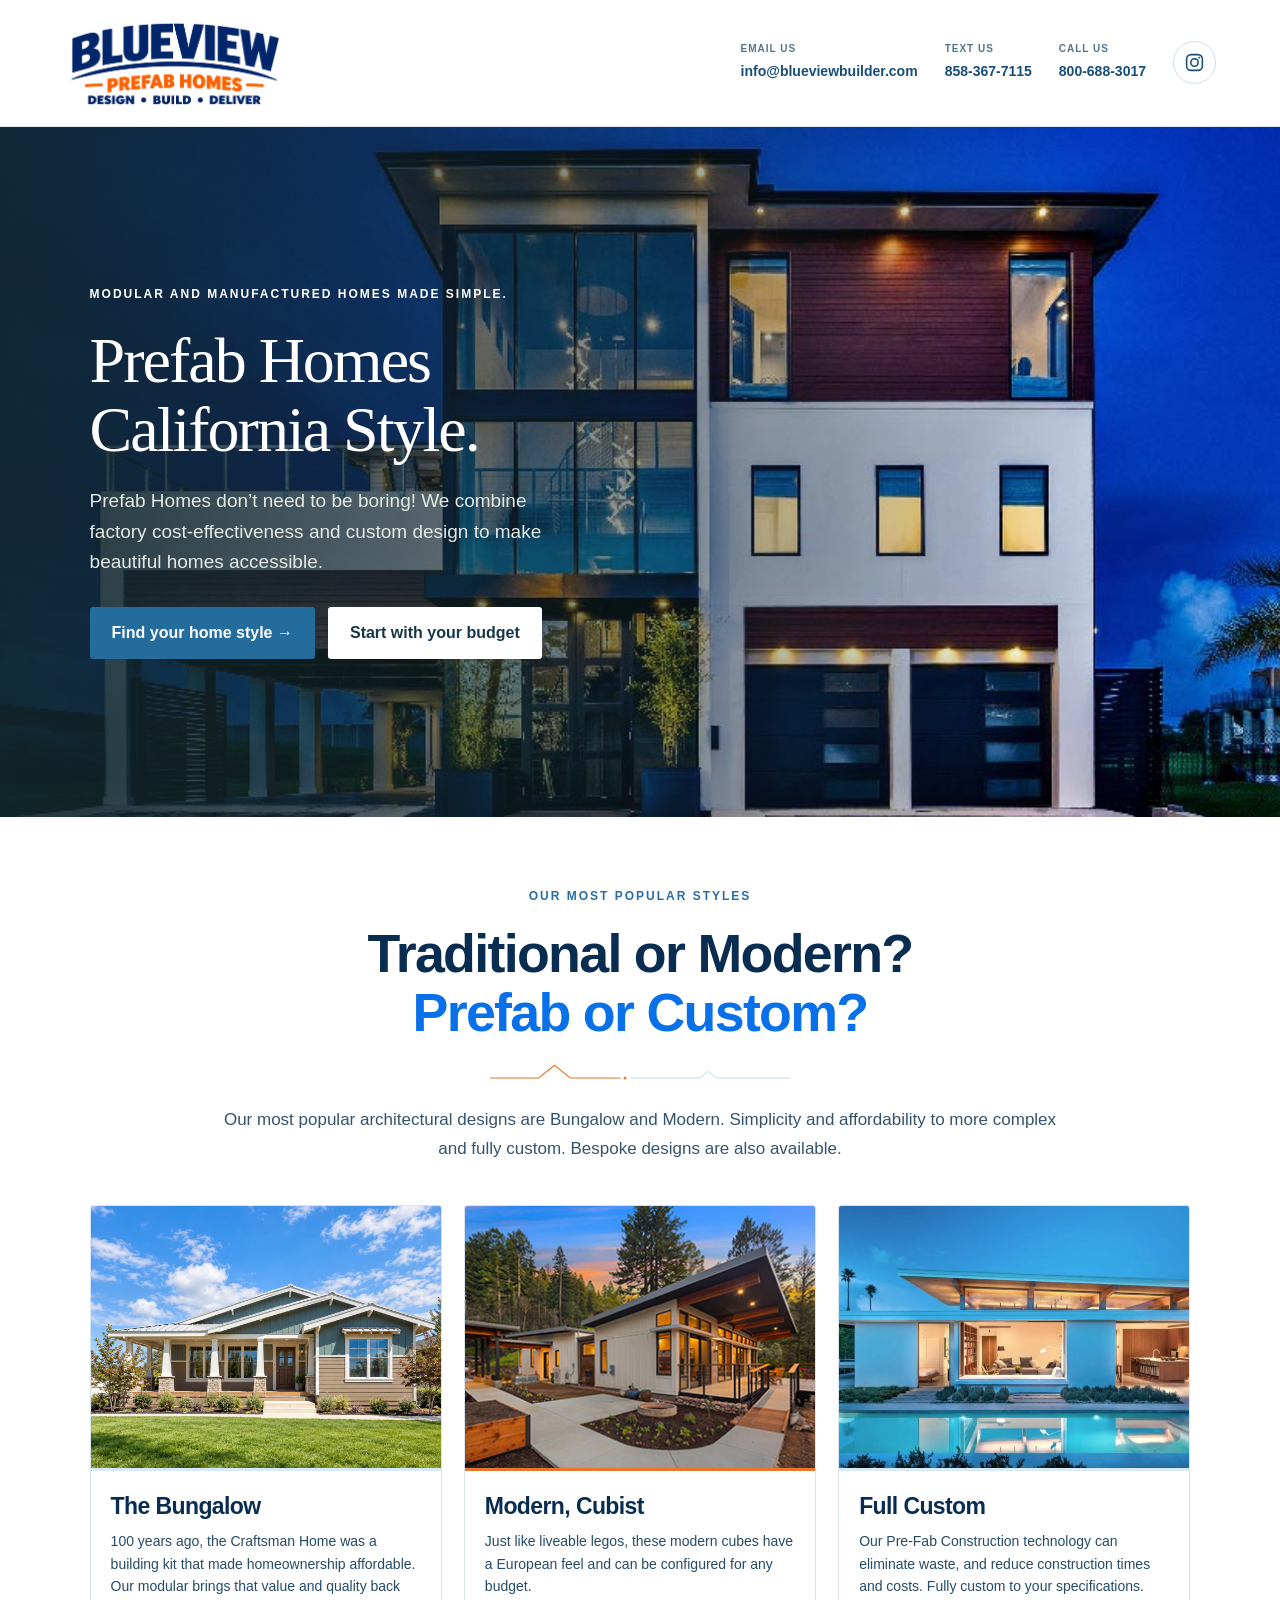
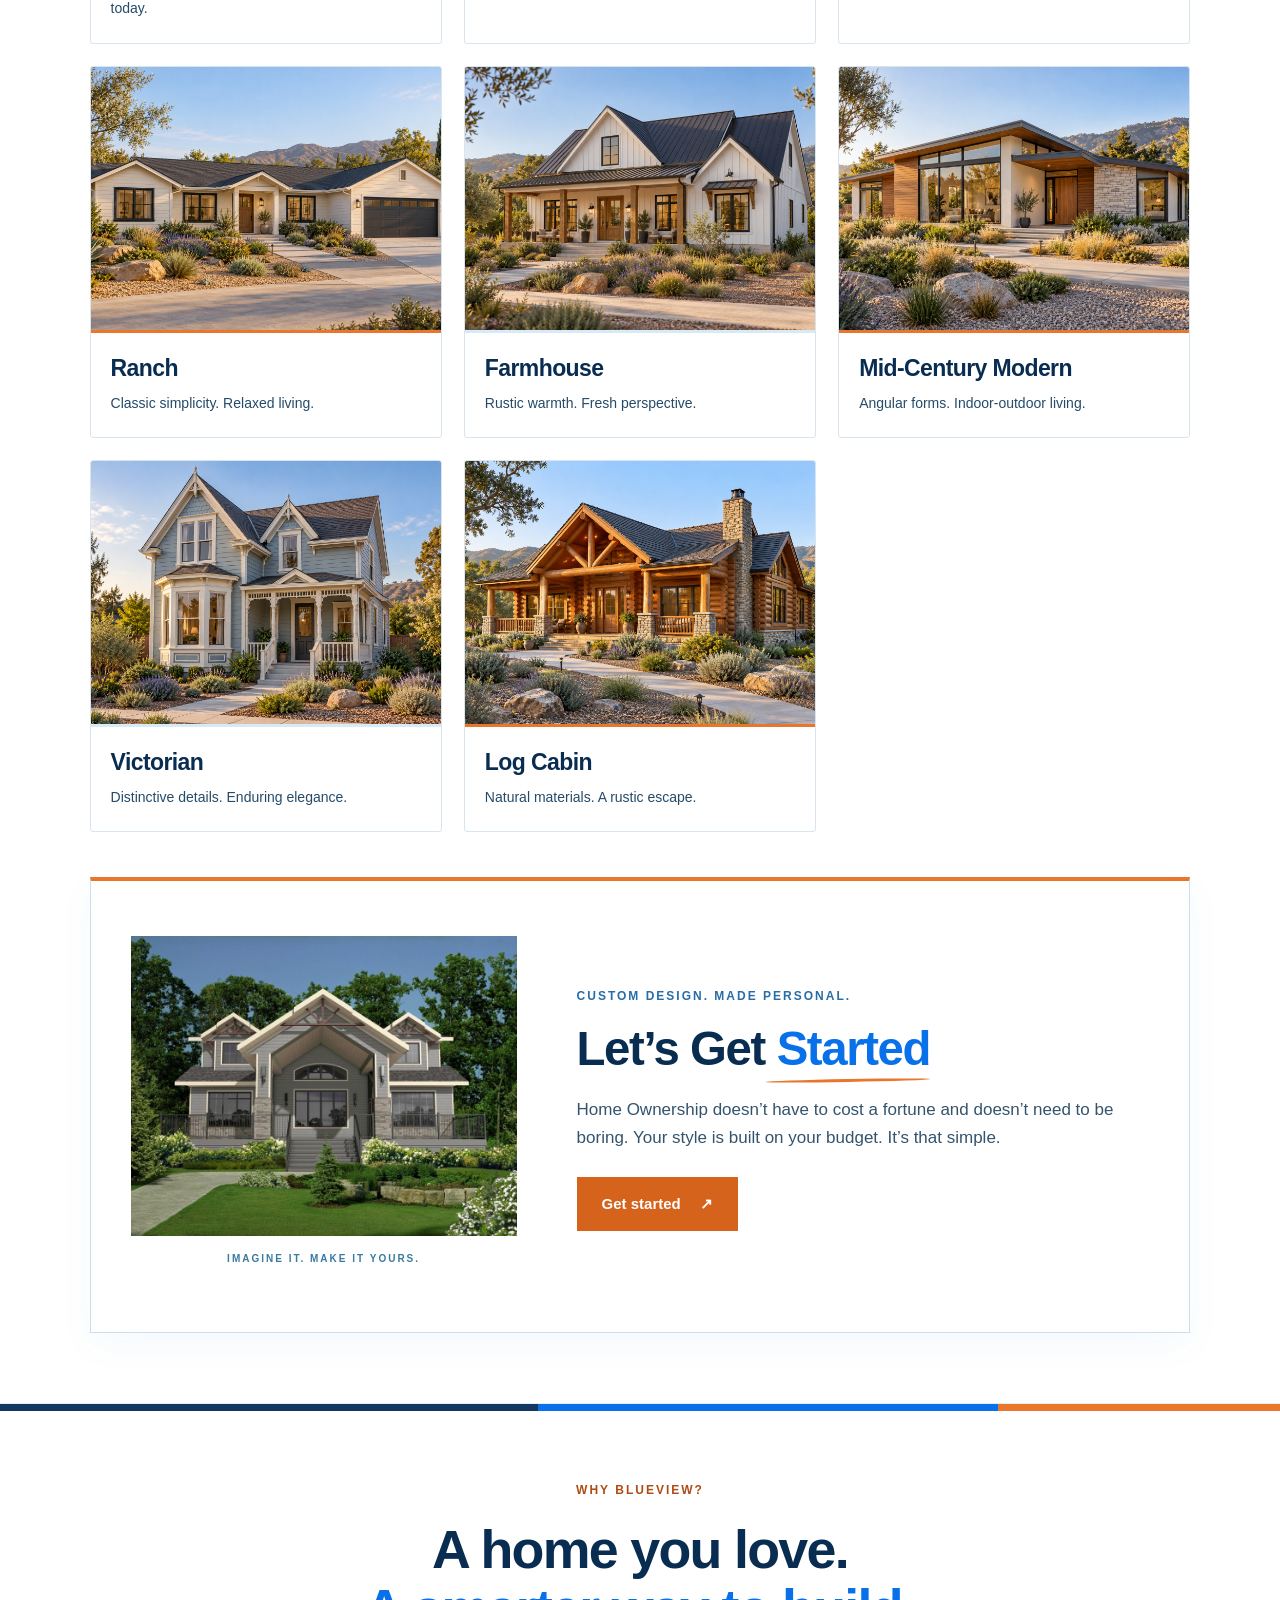
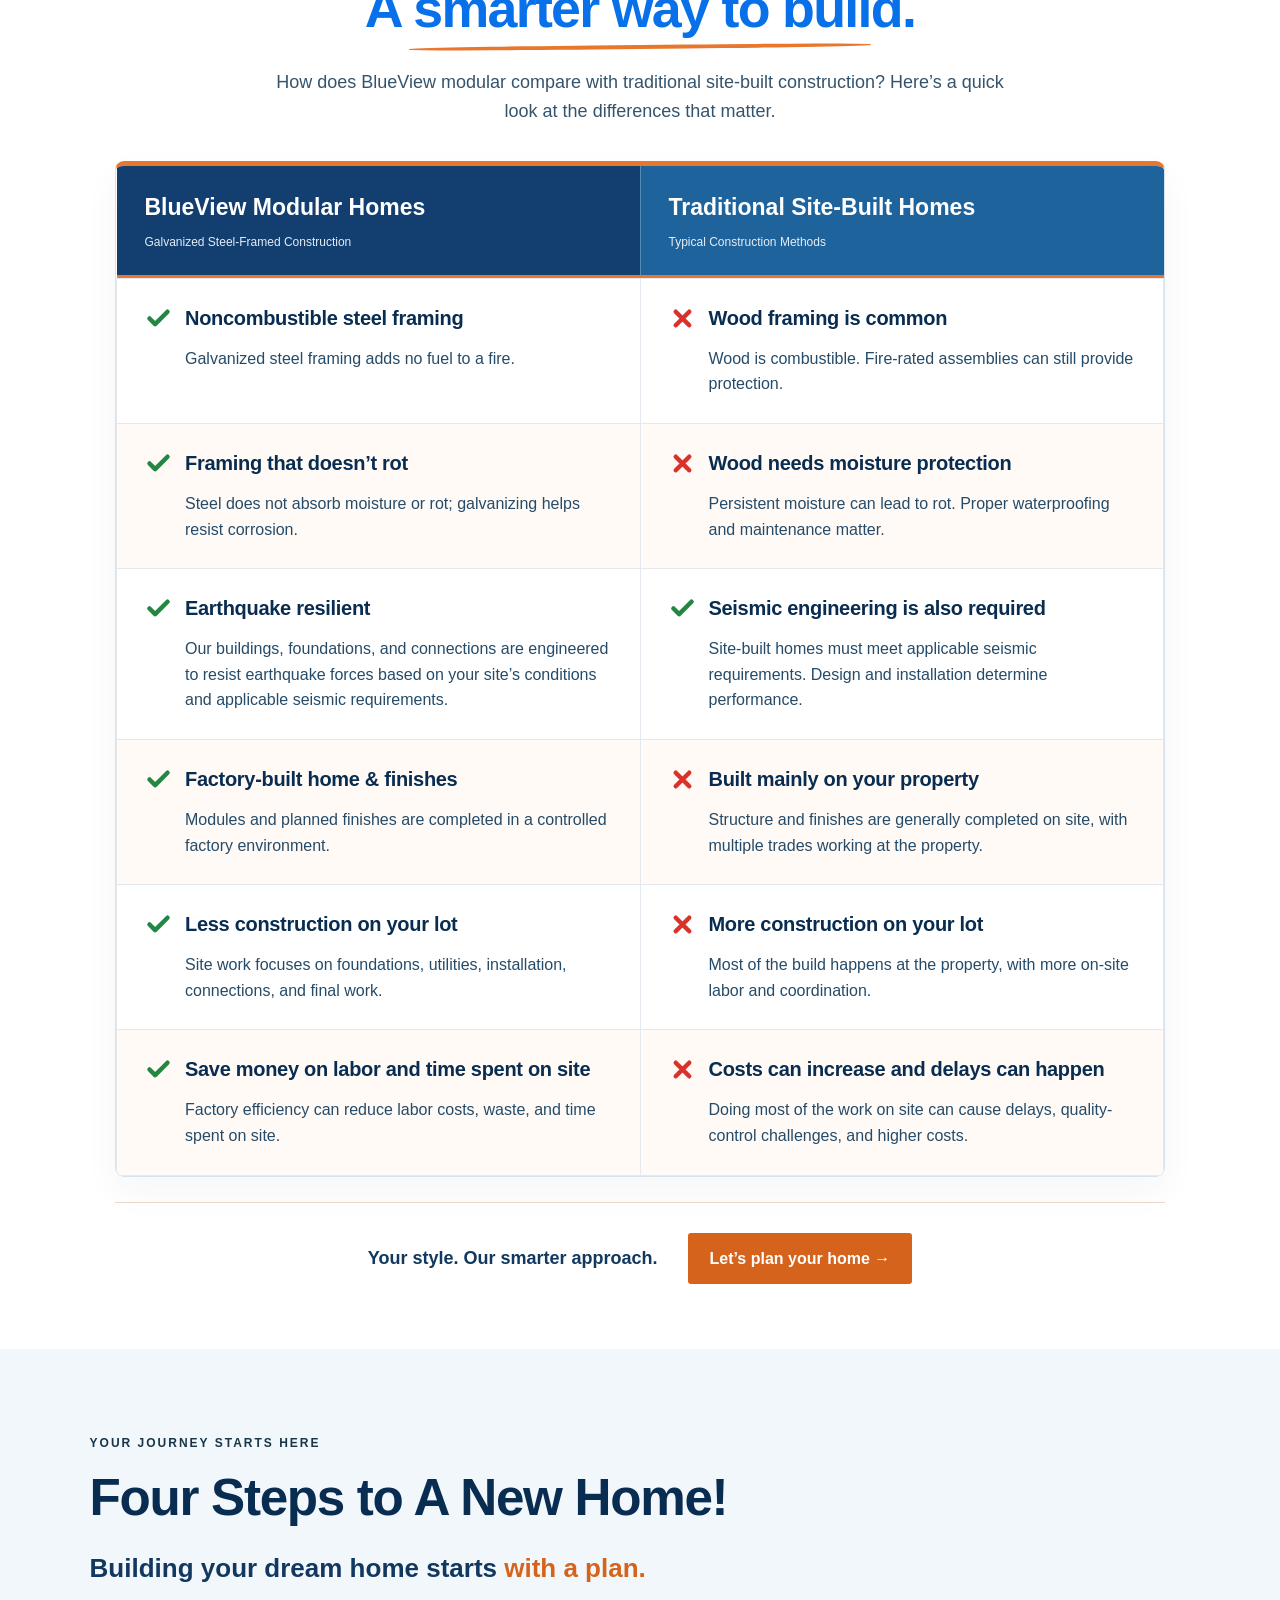
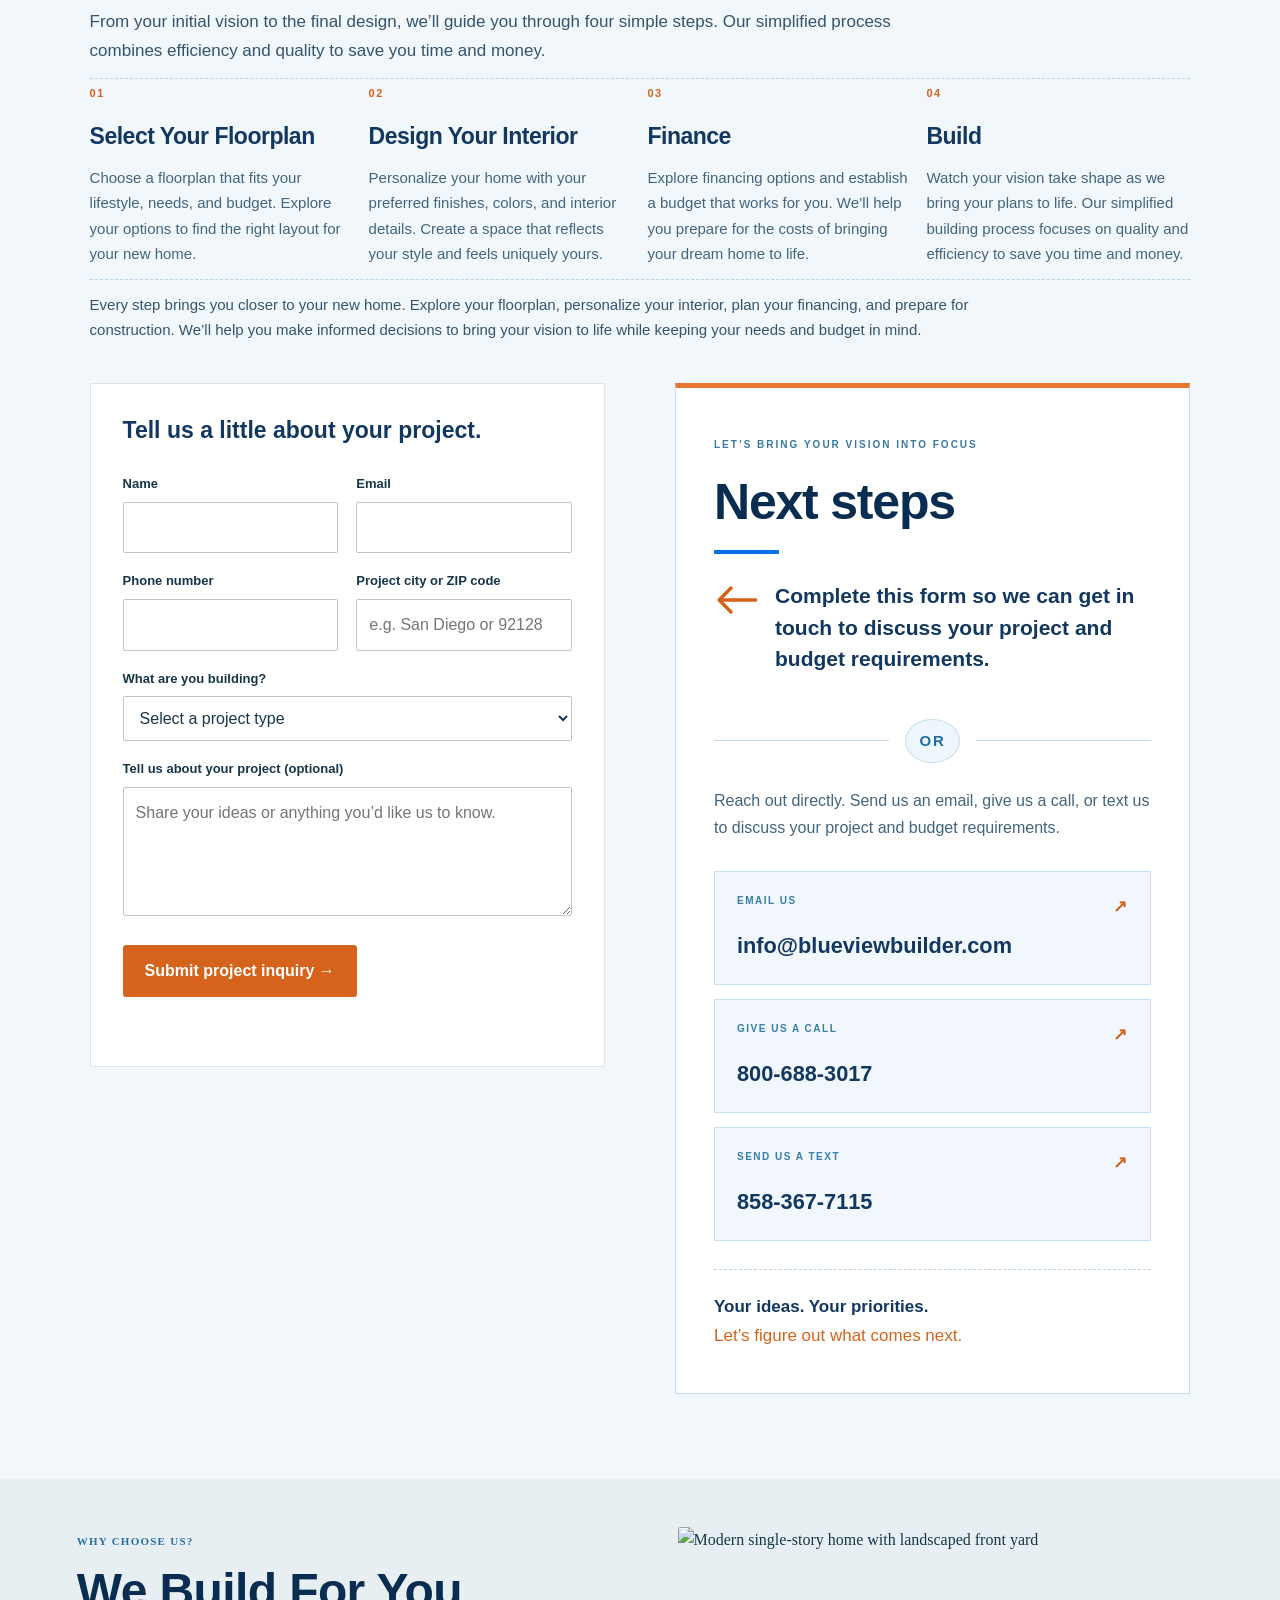
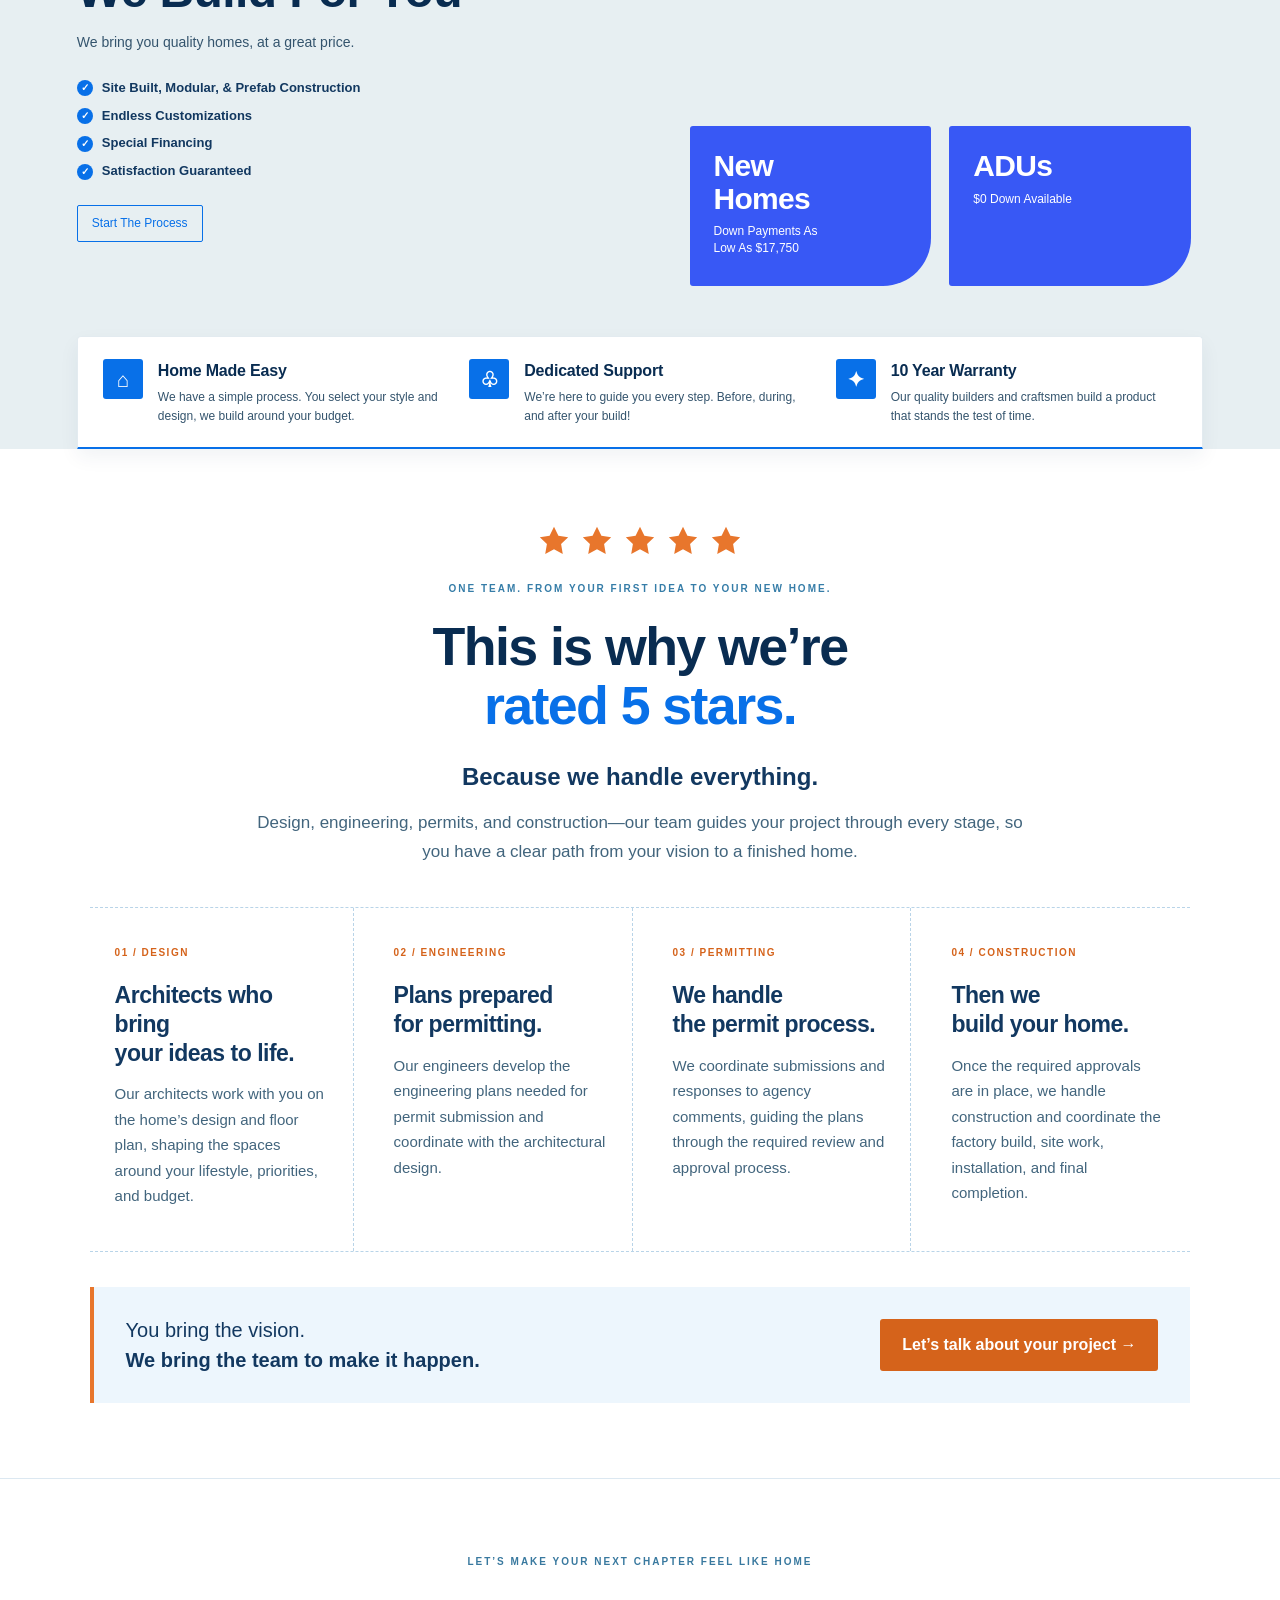
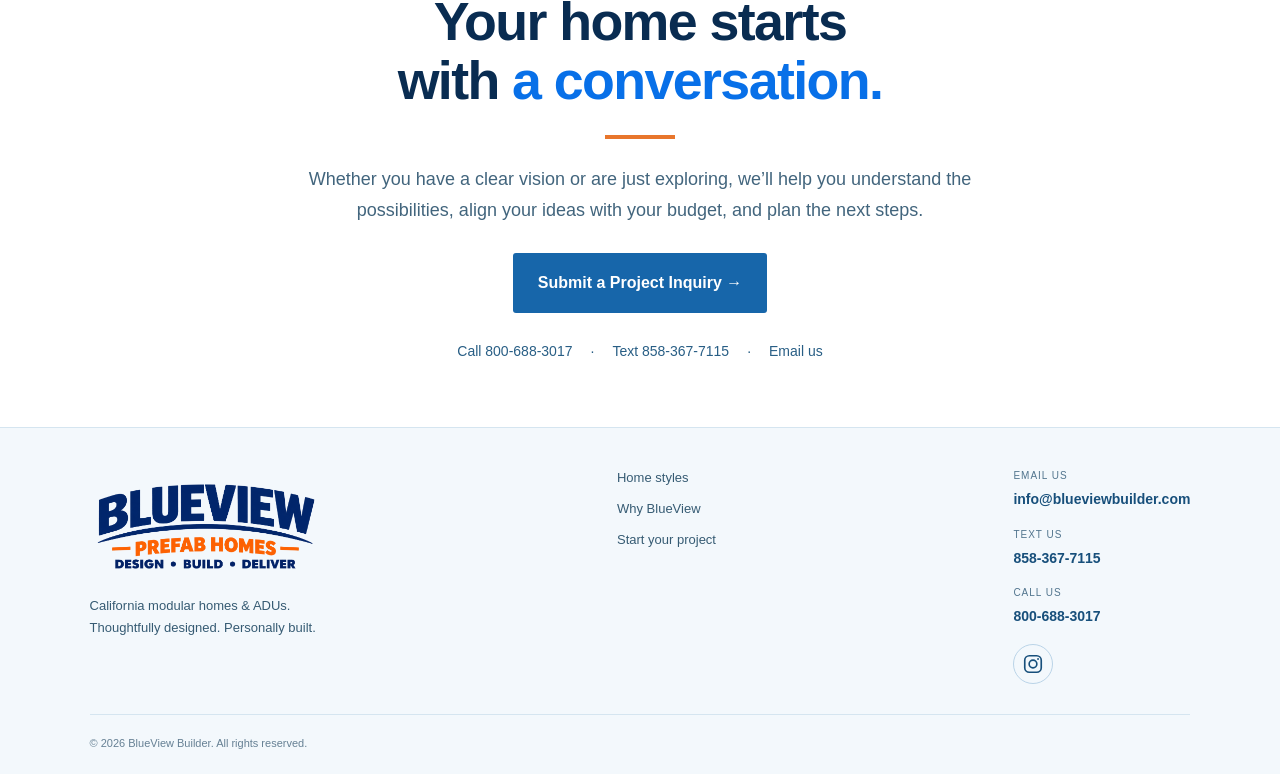
==== commit c4e1cde7: "Update BlueView Builder mockup" ====
--- a/index.html
+++ b/index.html
@@ -118,7 +118,7 @@
                 <p>Our Pre-Fab Construction technology can eliminate waste, and reduce construction times and costs. Fully custom to your specifications.</p>
               </div>
             </a>
-            <!-- <a class="design-tile" href="https://blueviewbuilder.com/prefab-ranch-homes/">
+            <a class="design-tile" href="https://blueviewbuilder.com/prefab-ranch-homes/">
               <div class="style-image-wrap">
                 <img
                   class="style-card-image"
@@ -204,7 +204,7 @@
                 Your style is built on your budget. It’s that simple.</p>
               <span class="custom-link">Get started <span aria-hidden="true">↗</span></span>
             </div>
-          </a>-->
+          </a>
         </div>
       </section>
       <section class="advantages" id="why">
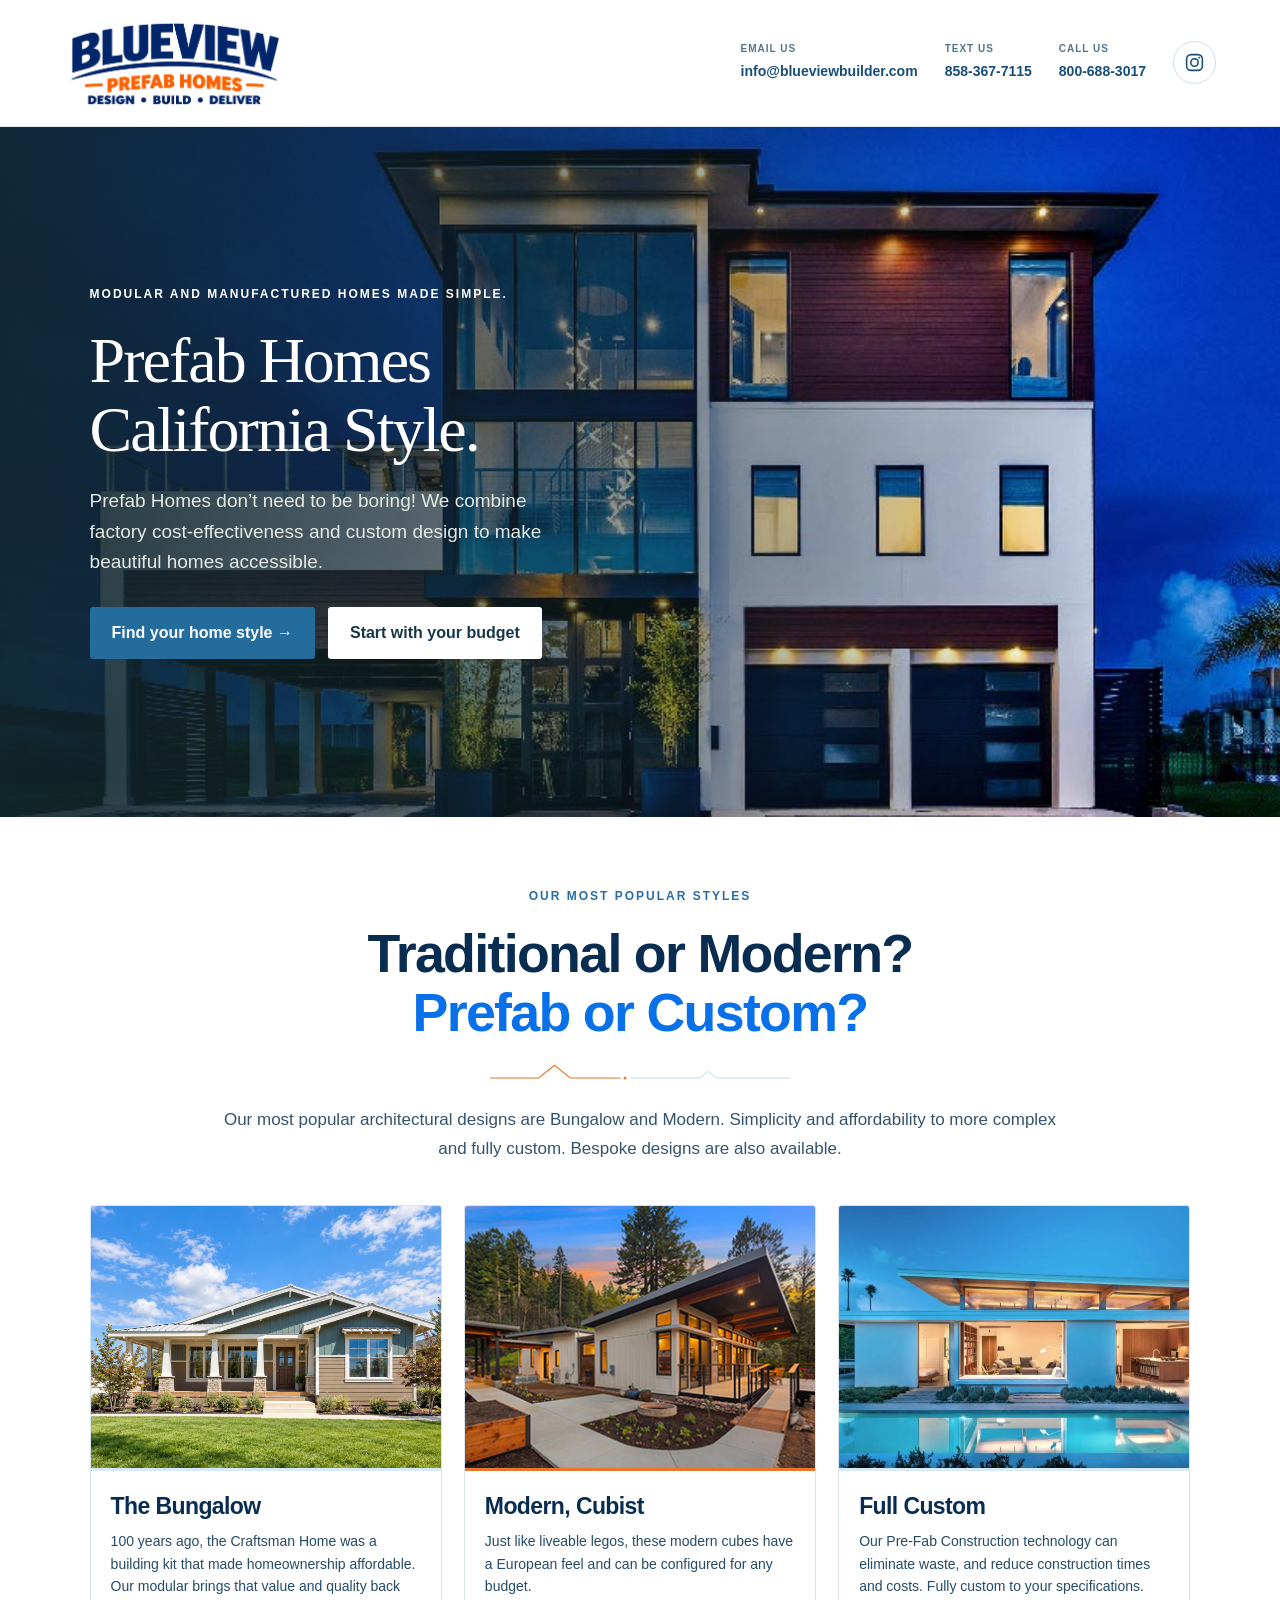
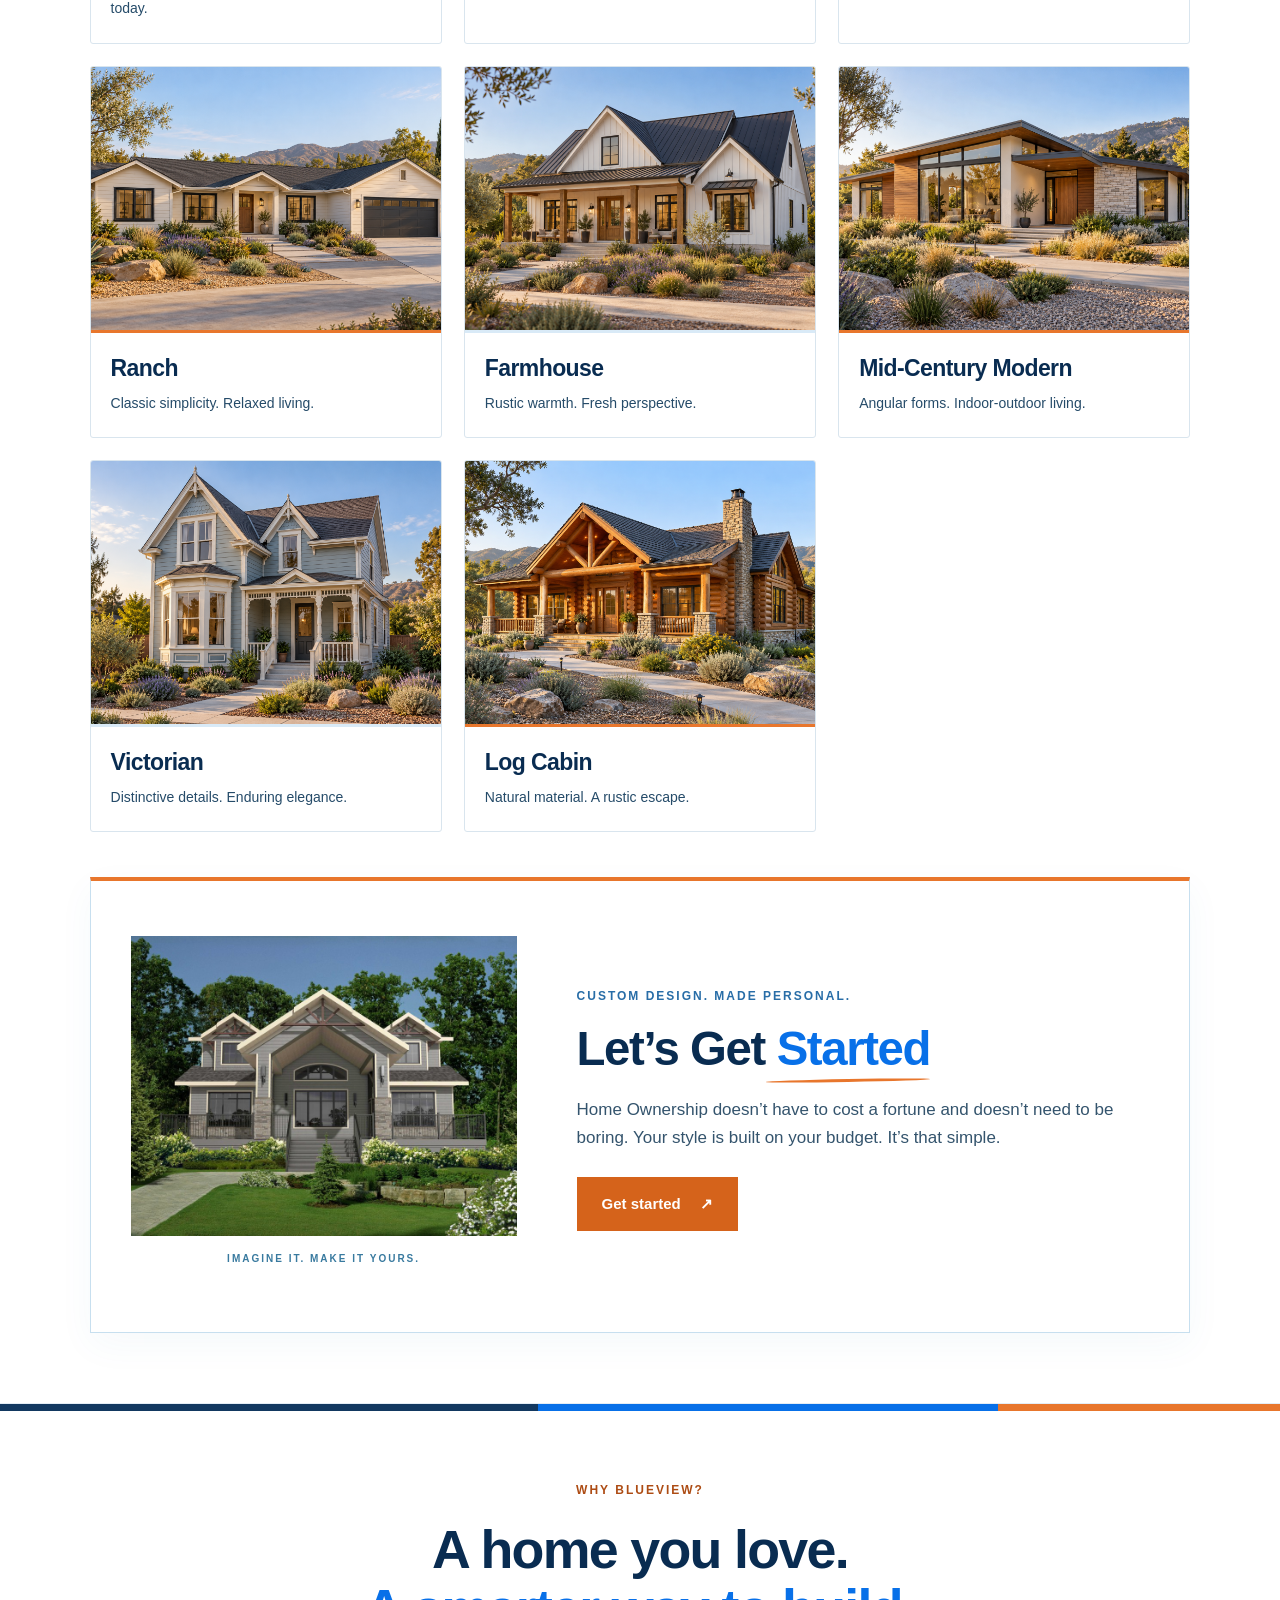
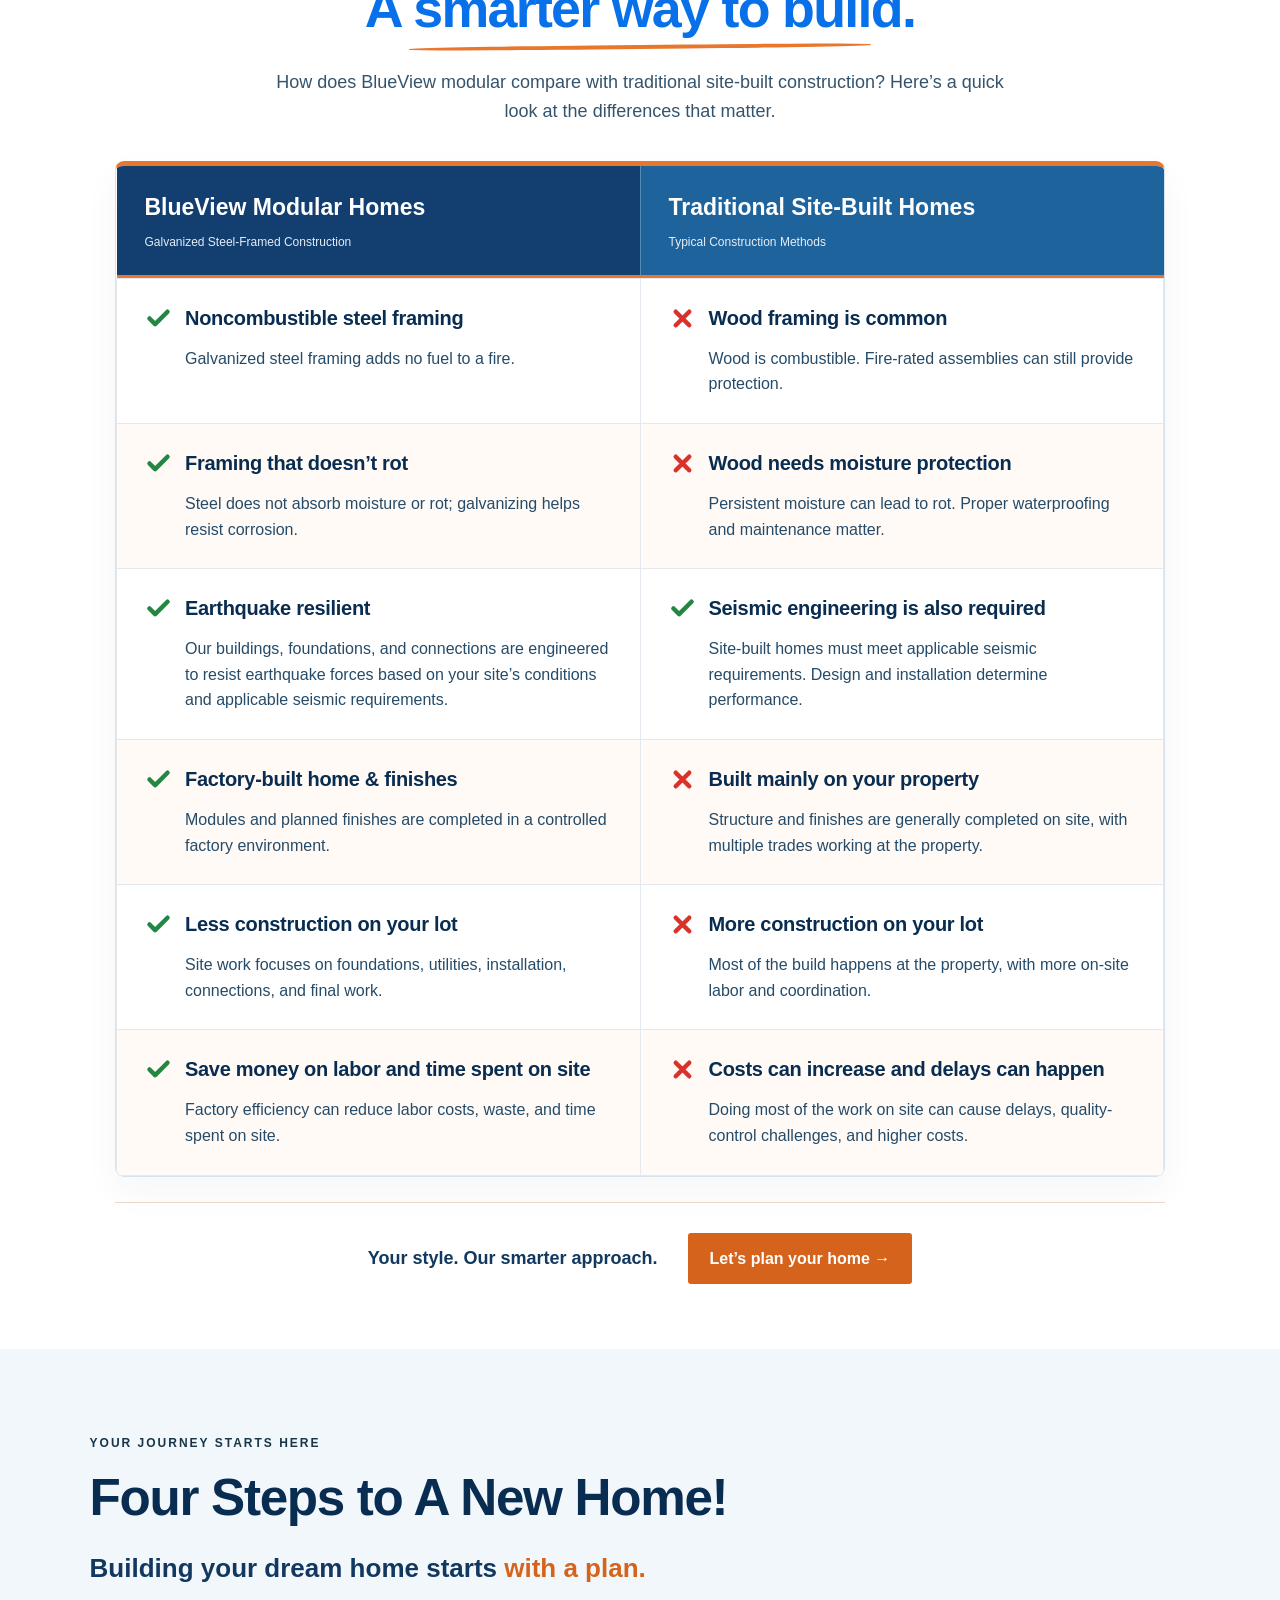
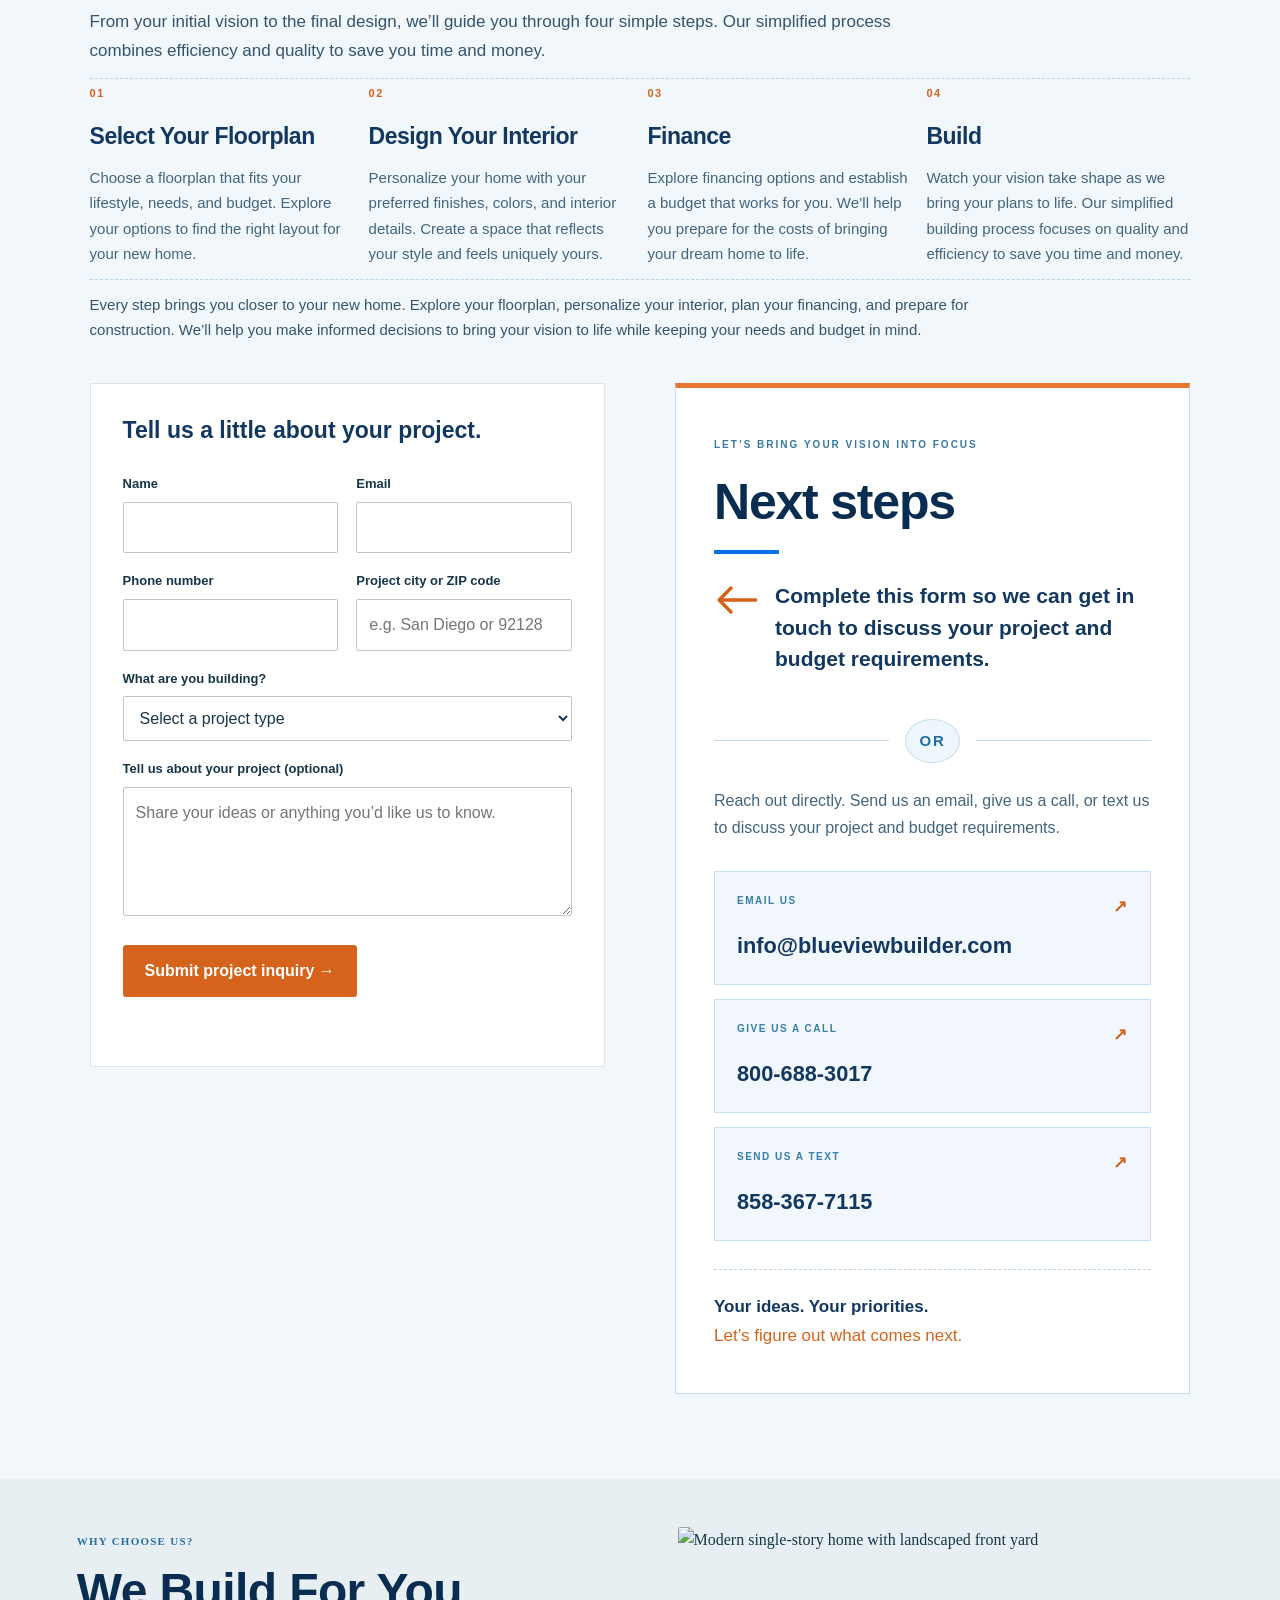
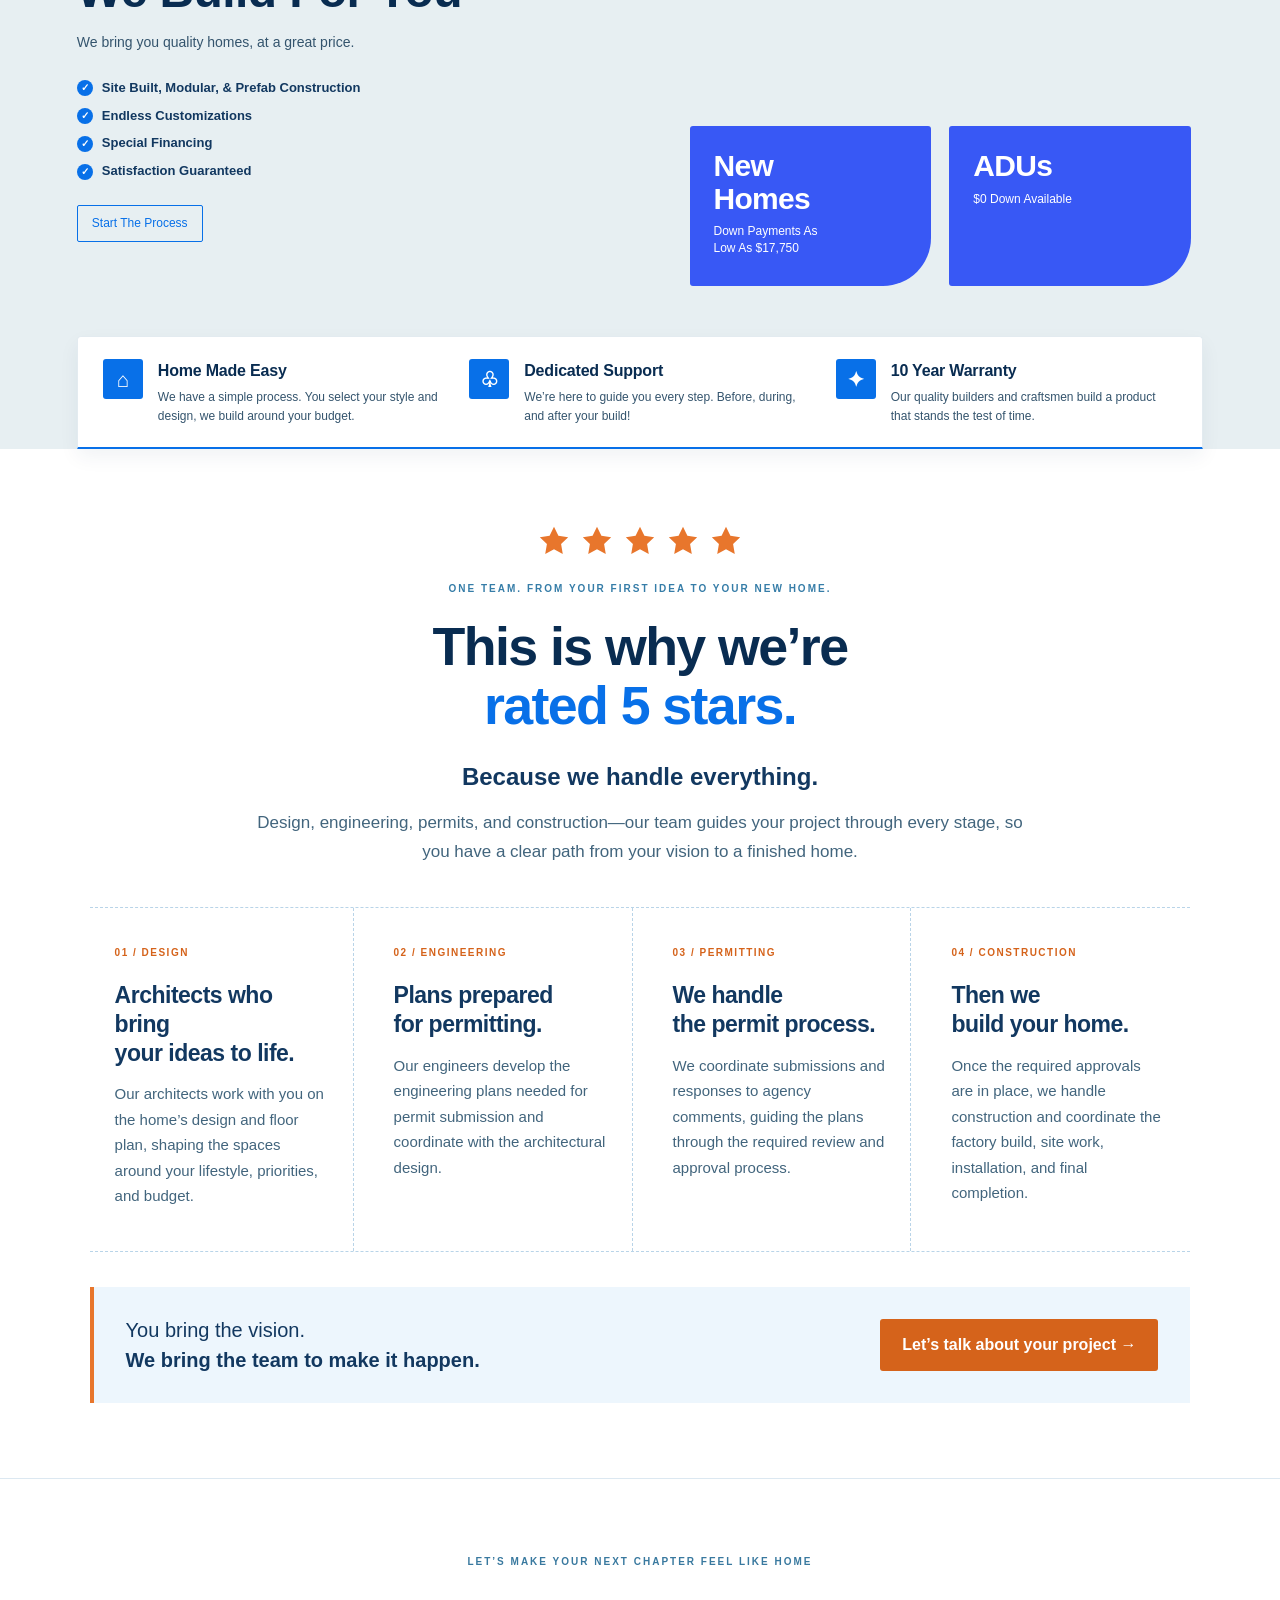
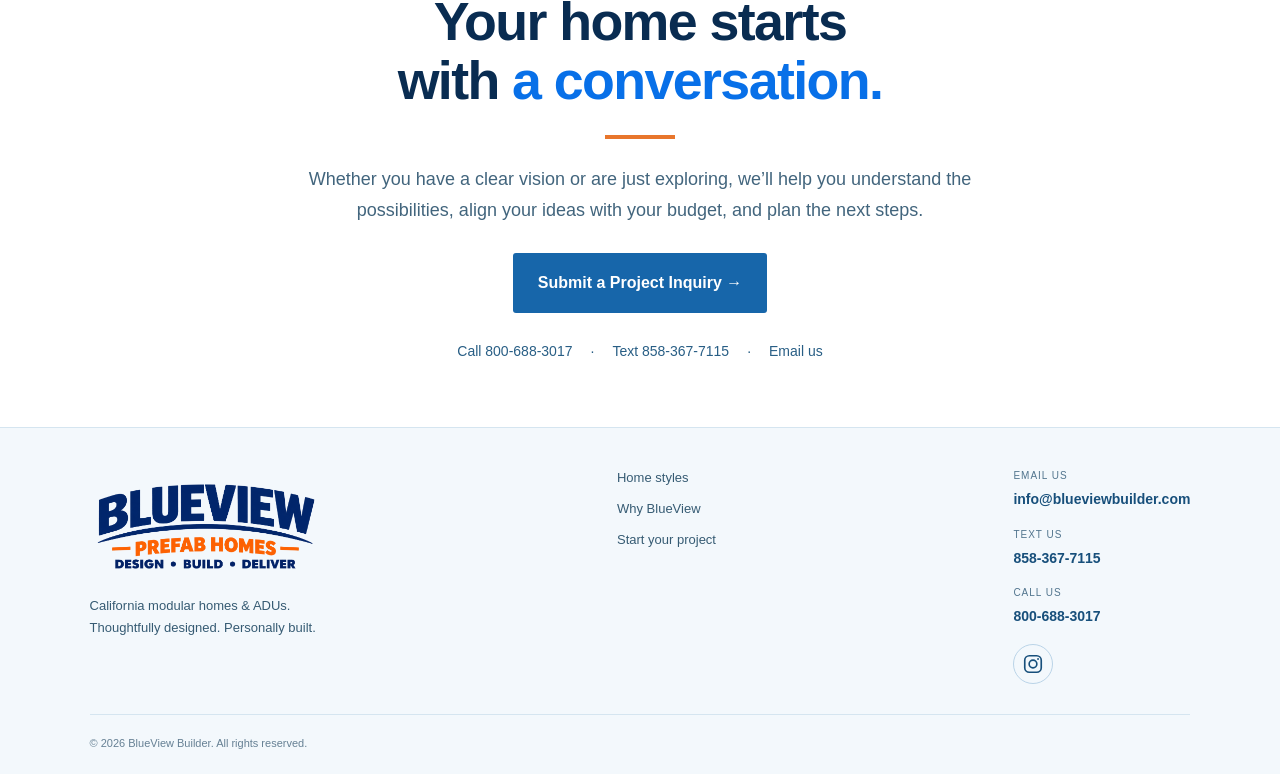
==== commit 654d6ece: "Updated text" ====
--- a/index.html
+++ b/index.html
@@ -186,7 +186,7 @@
               </div>
               <div class="style-card-copy">
                 <h3>Log Cabin</h3>
-                <p>Natural materials. A rustic escape.</p>
+                <p>Natural material. A rustic escape.</p>
               </div>
             </a>
           </div>
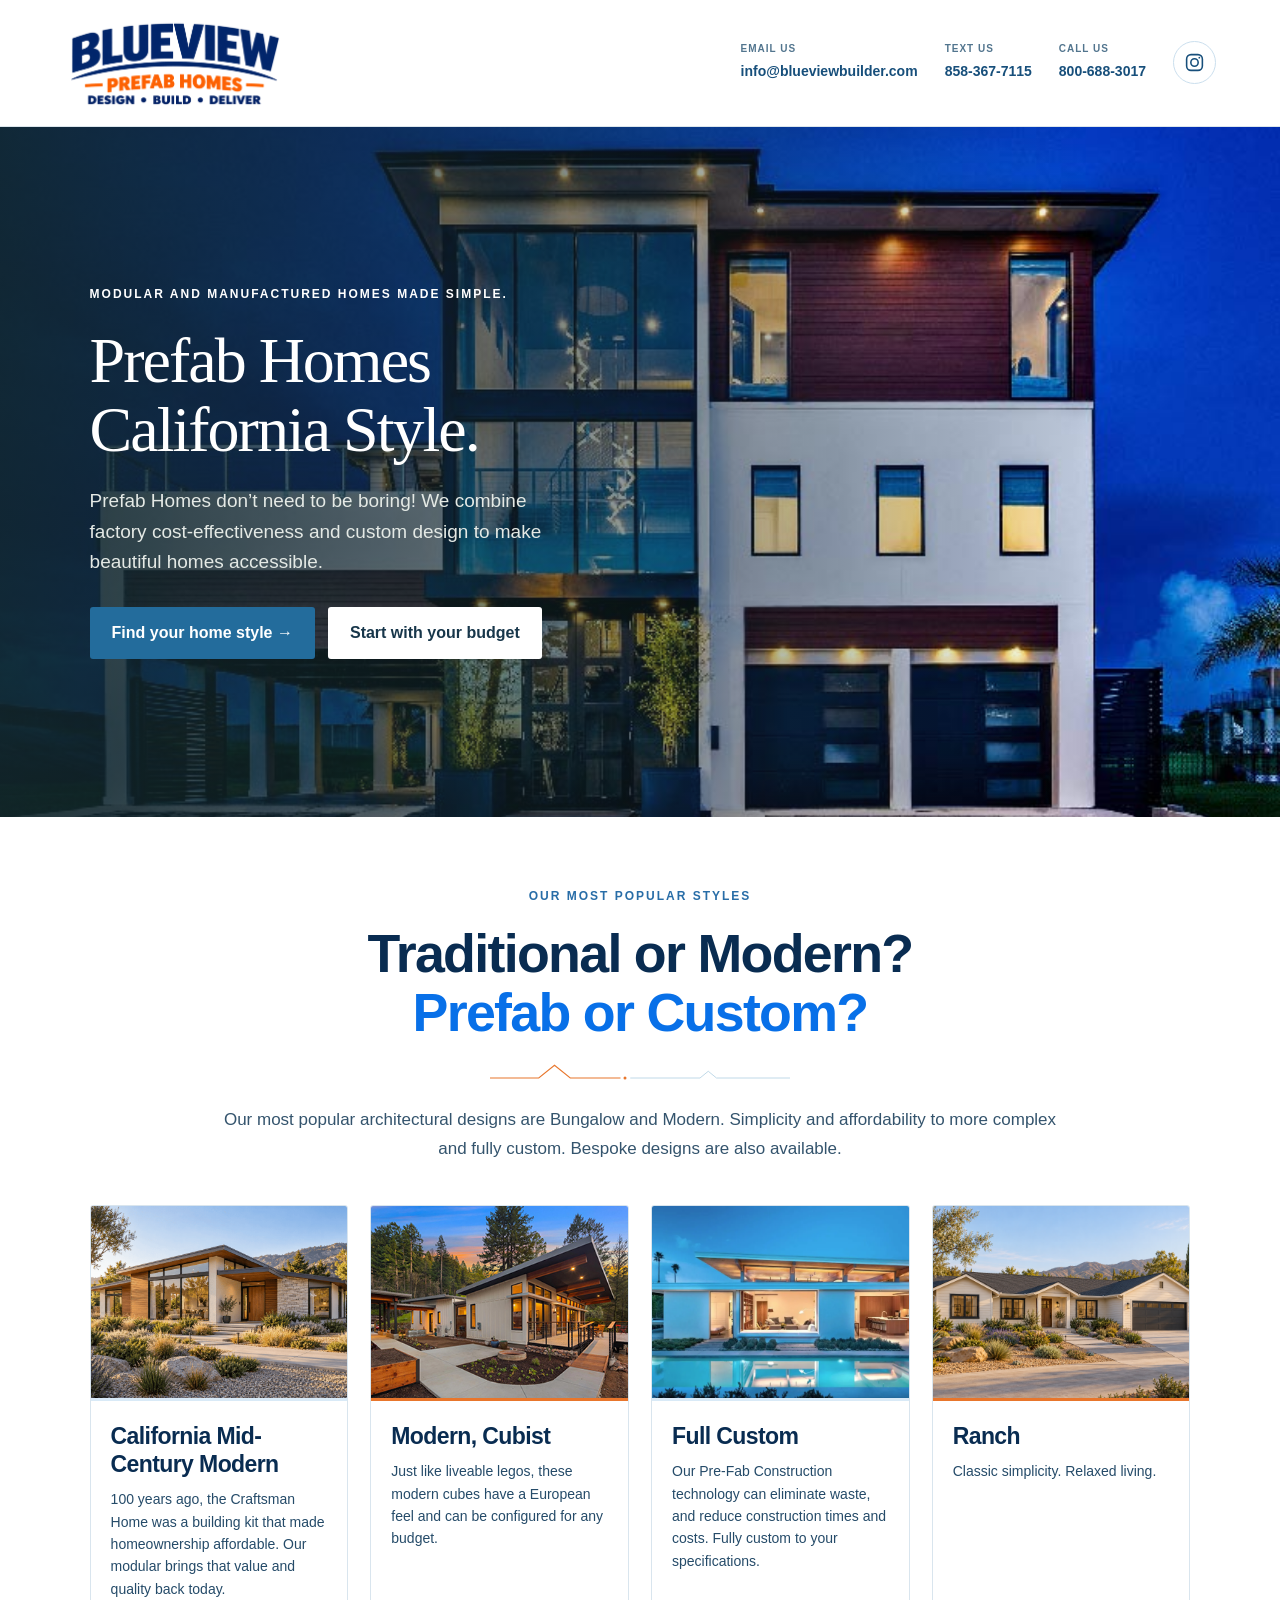
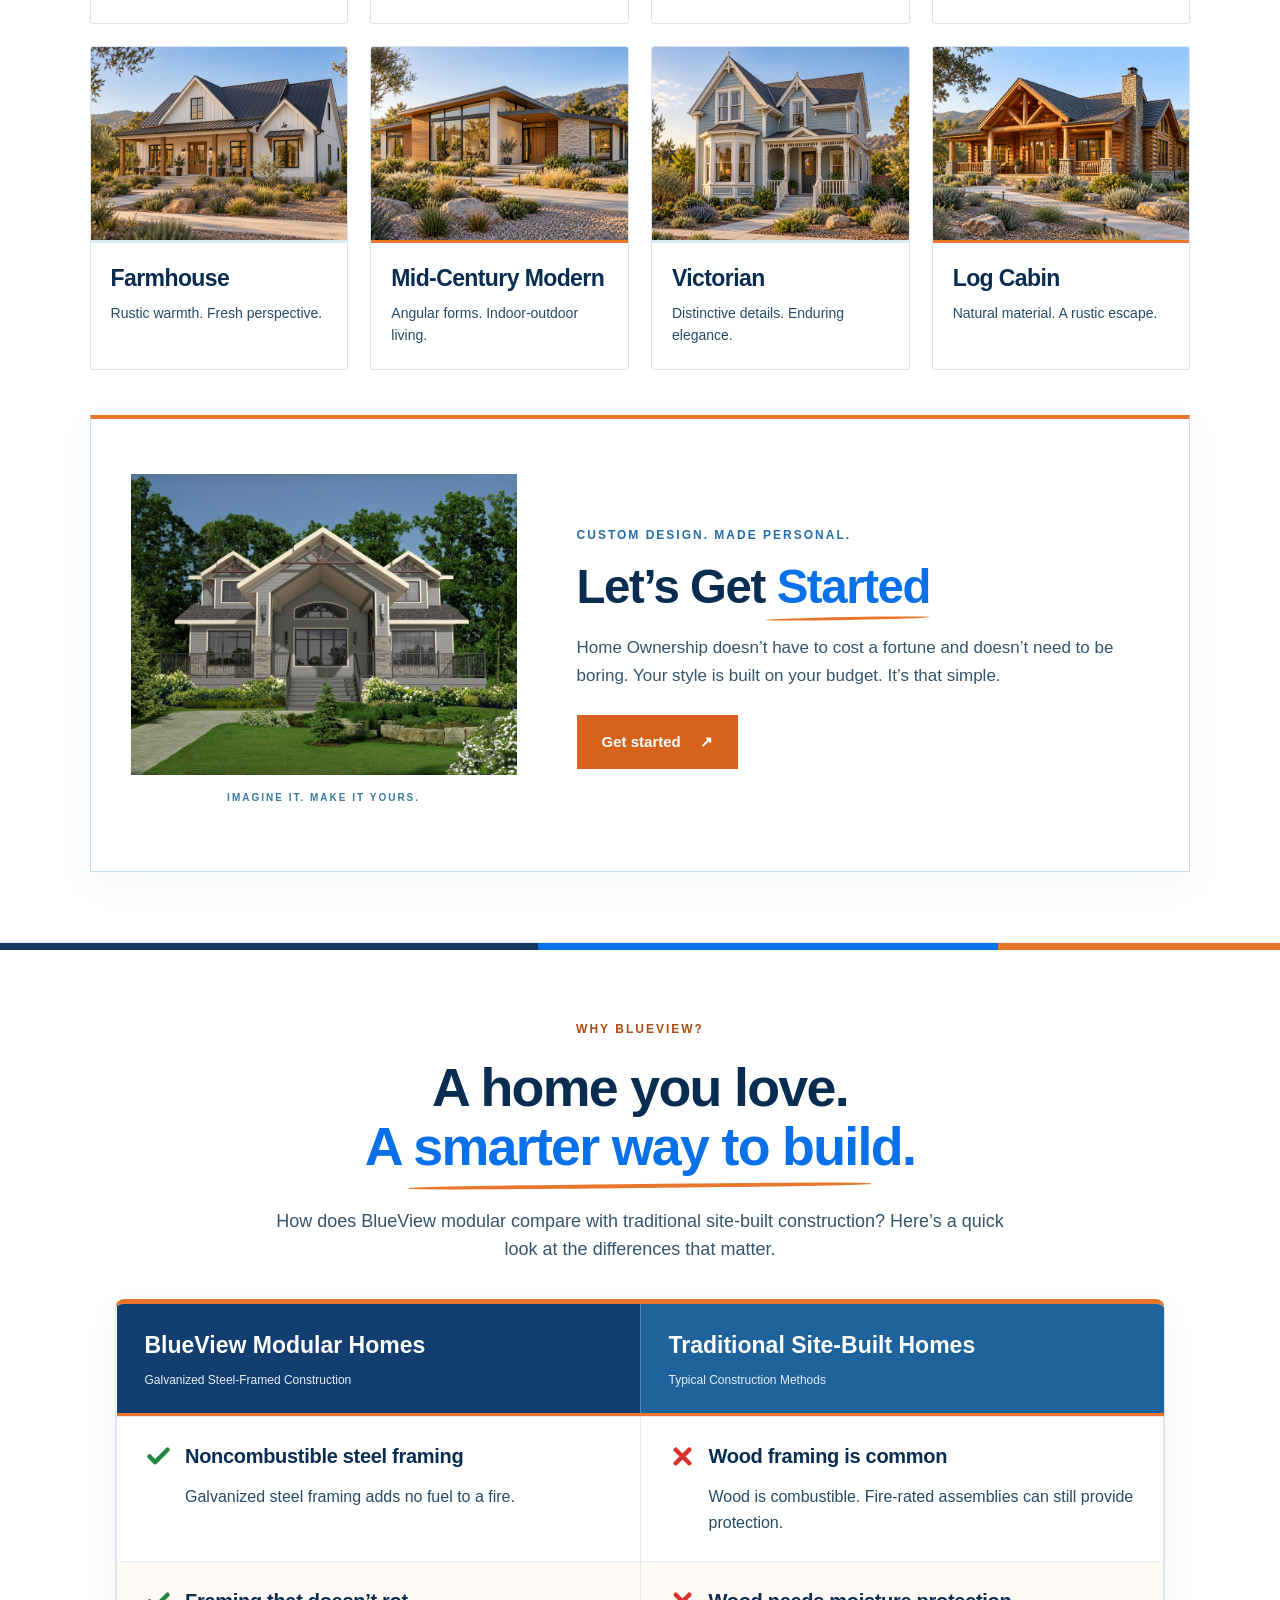
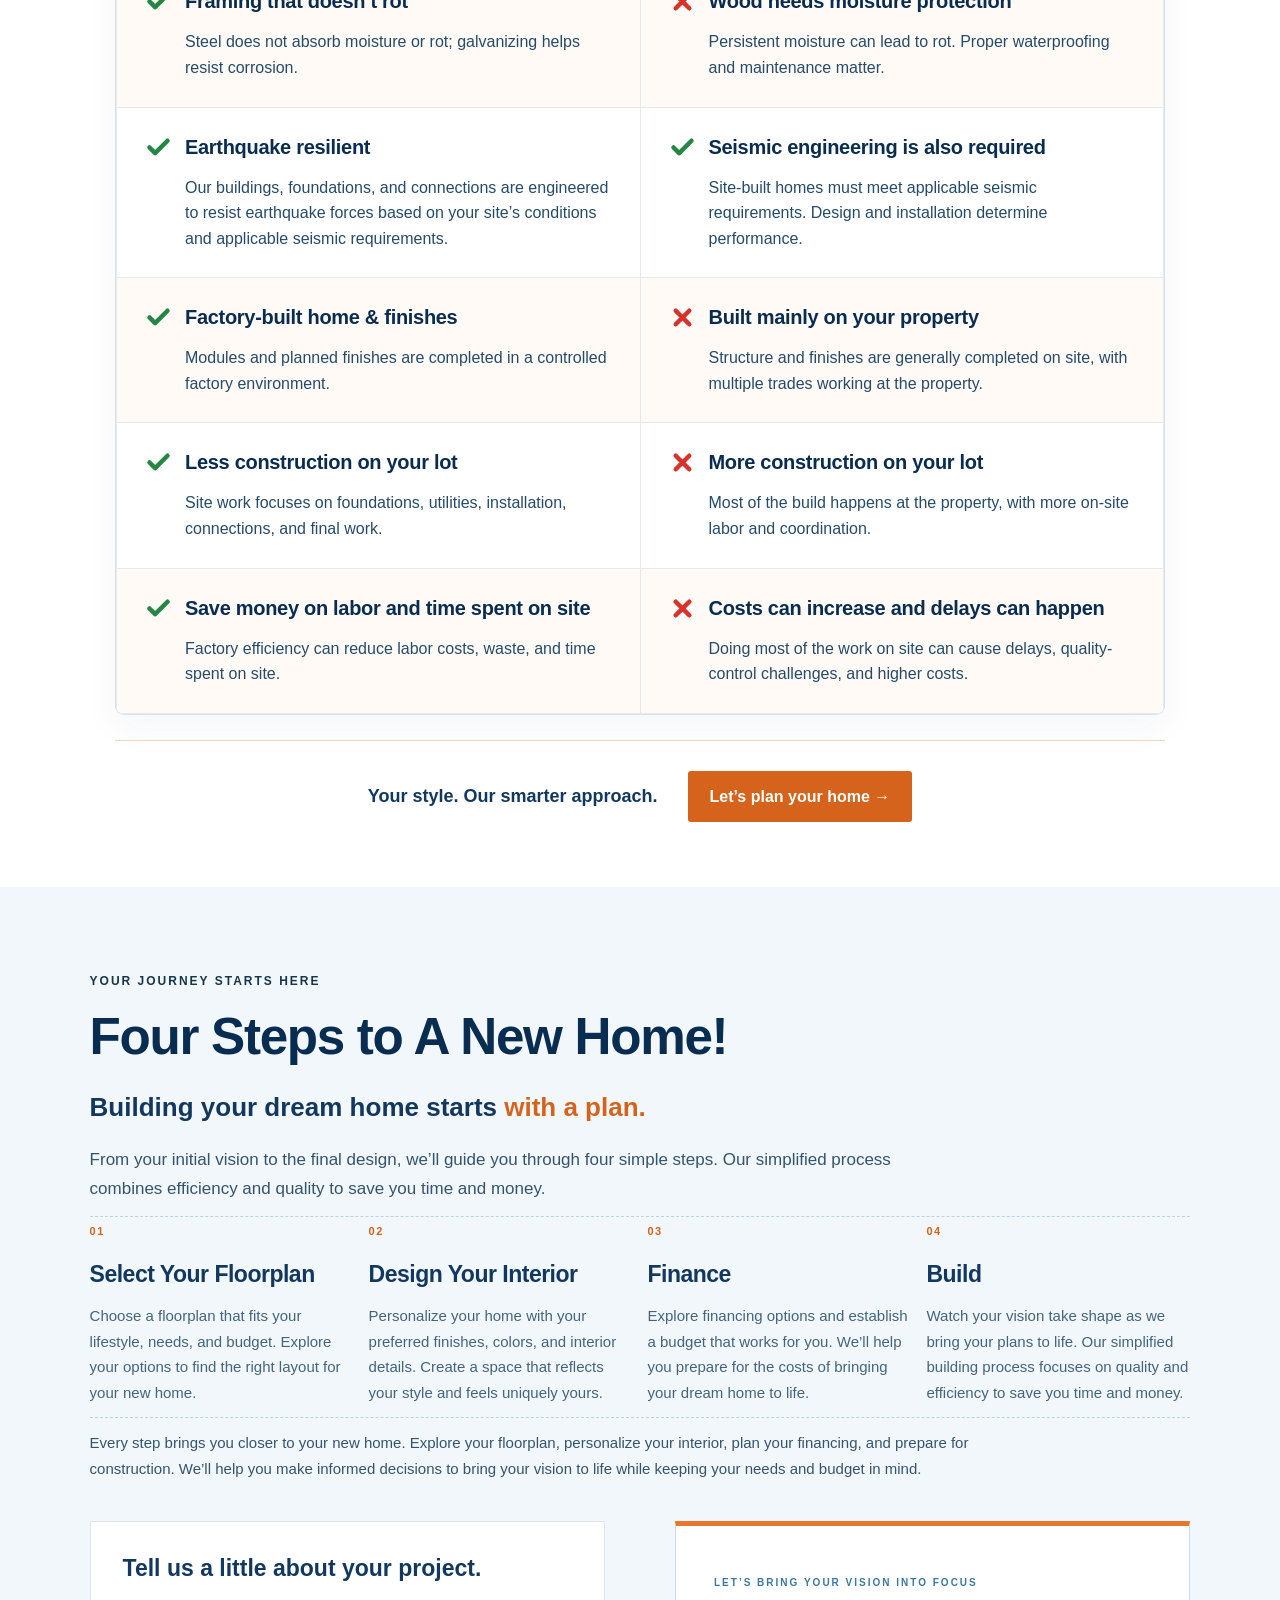
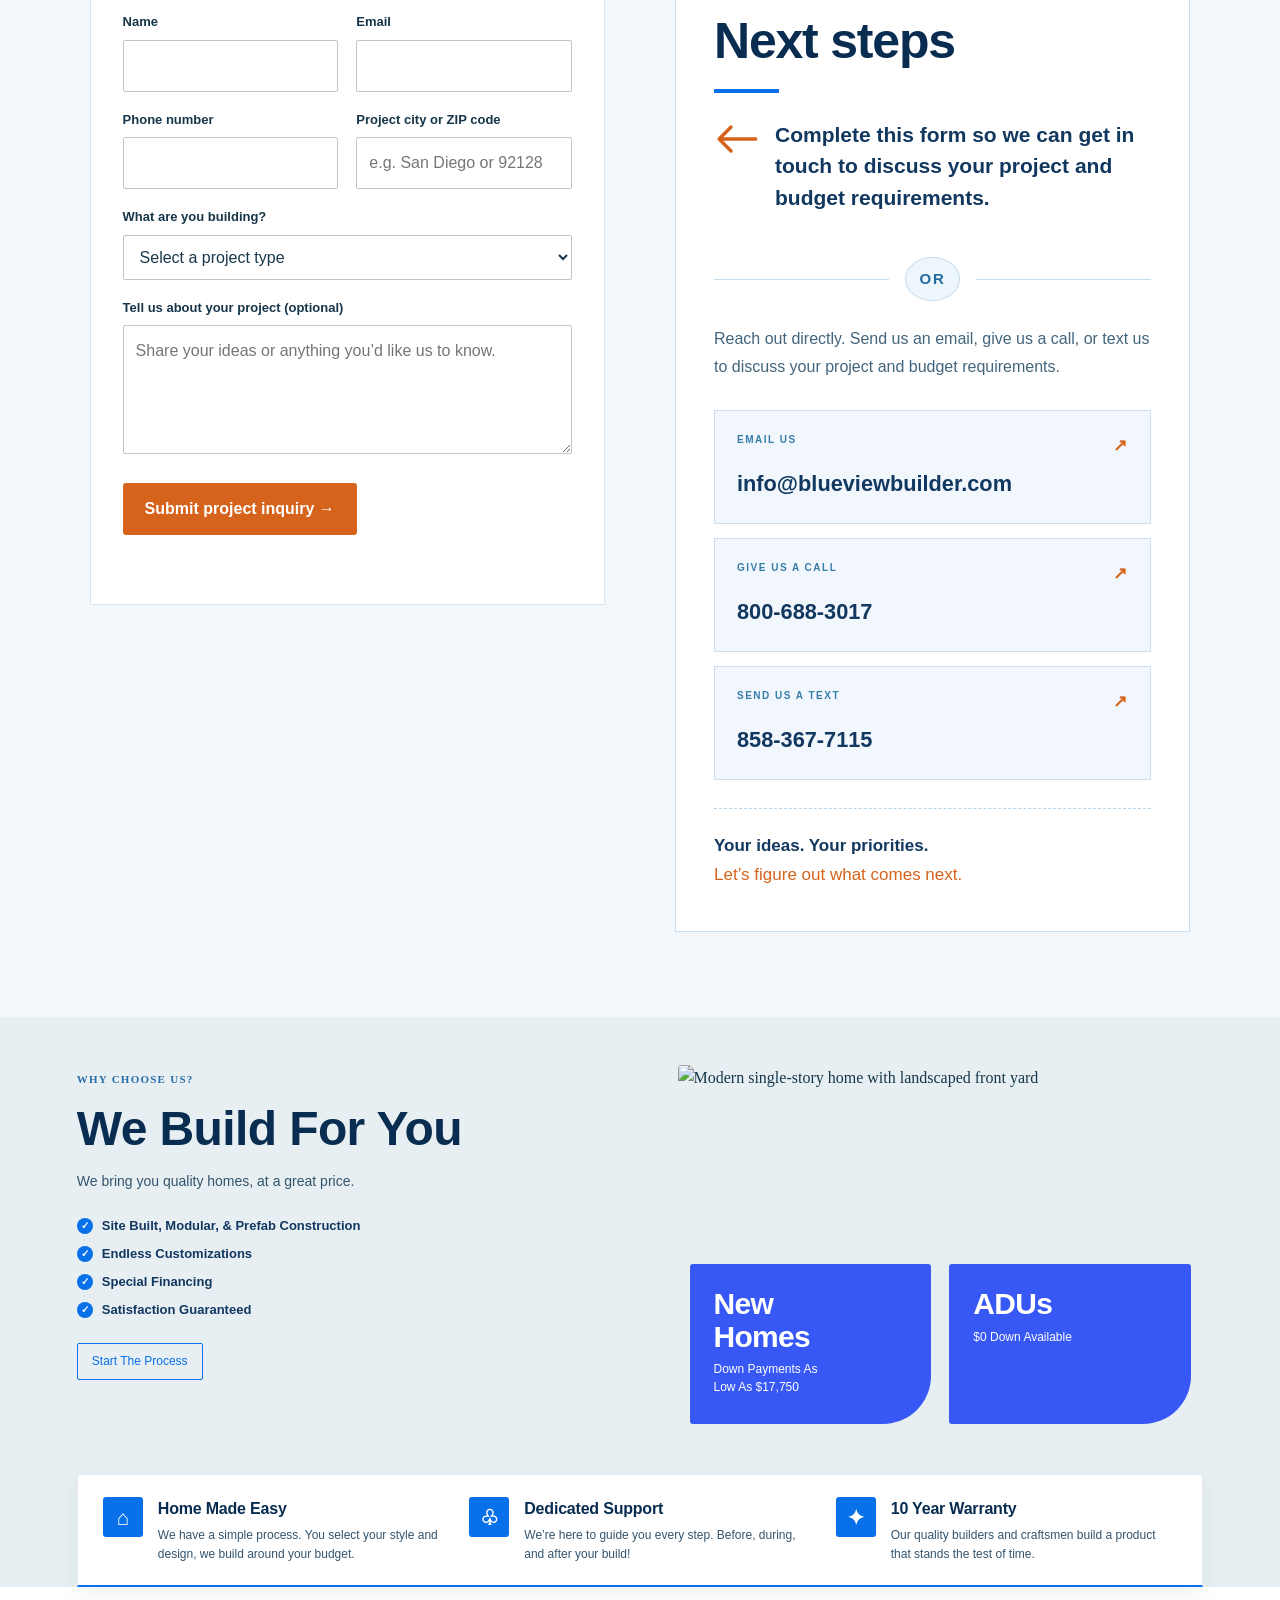
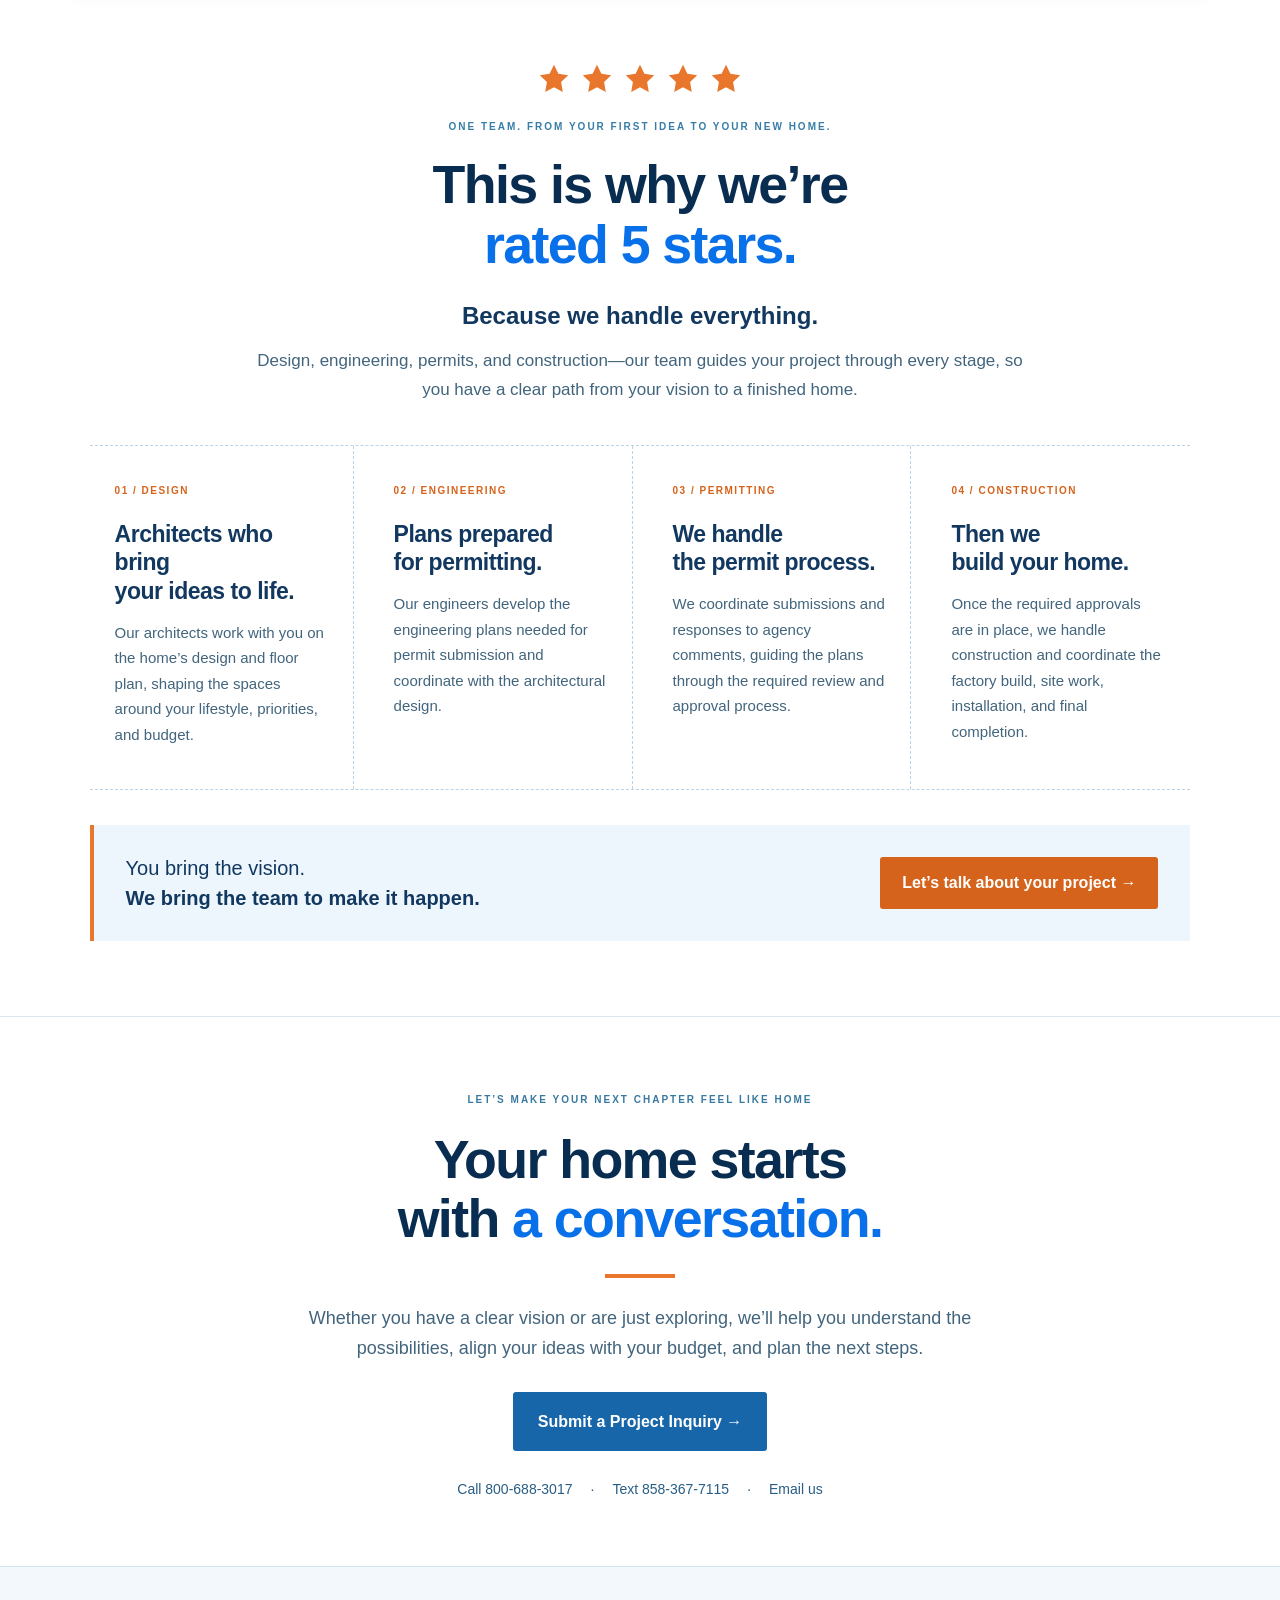
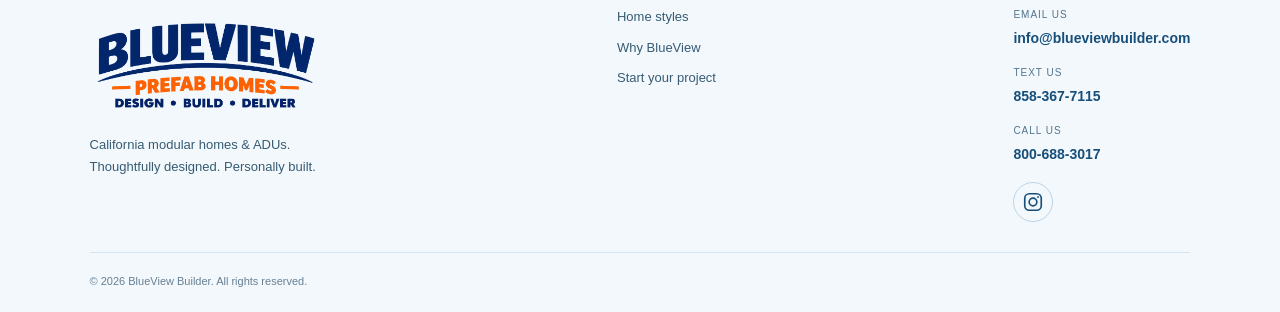
==== commit 0852f242: "Updated First Image on the Grid" ====
--- a/index.html
+++ b/index.html
@@ -81,12 +81,12 @@
               <div class="style-image-wrap">
                 <img
                   class="style-card-image"
-                  src="images/Modern Teal Craftsman Home.png"
+                  src="images/California mid-century modern home.png"
                   alt="Modern Luxury home exterior concept rendering"
                   loading="lazy">
               </div>
               <div class="style-card-copy">
-                <h3>The Bungalow</h3>
+                <h3>California Mid-Century Modern</h3>
                 <p>100 years ago, the Craftsman Home was a building kit that made homeownership affordable. Our modular brings that value and quality back today.</p>
               </div>
             </a>
--- a/css/styles.css
+++ b/css/styles.css
@@ -713,7 +713,7 @@
 
 .design-grid {
   display: grid;
-  grid-template-columns: repeat(3, 1fr);
+  grid-template-columns: repeat(4, 1fr);
   gap: 16px;
 }
 
@@ -1662,7 +1662,7 @@
 
 .design-grid {
   border: 0;
-  grid-template-columns: repeat(3, 1fr);
+  grid-template-columns: repeat(4, 1fr);
   gap: 0;
 }
 
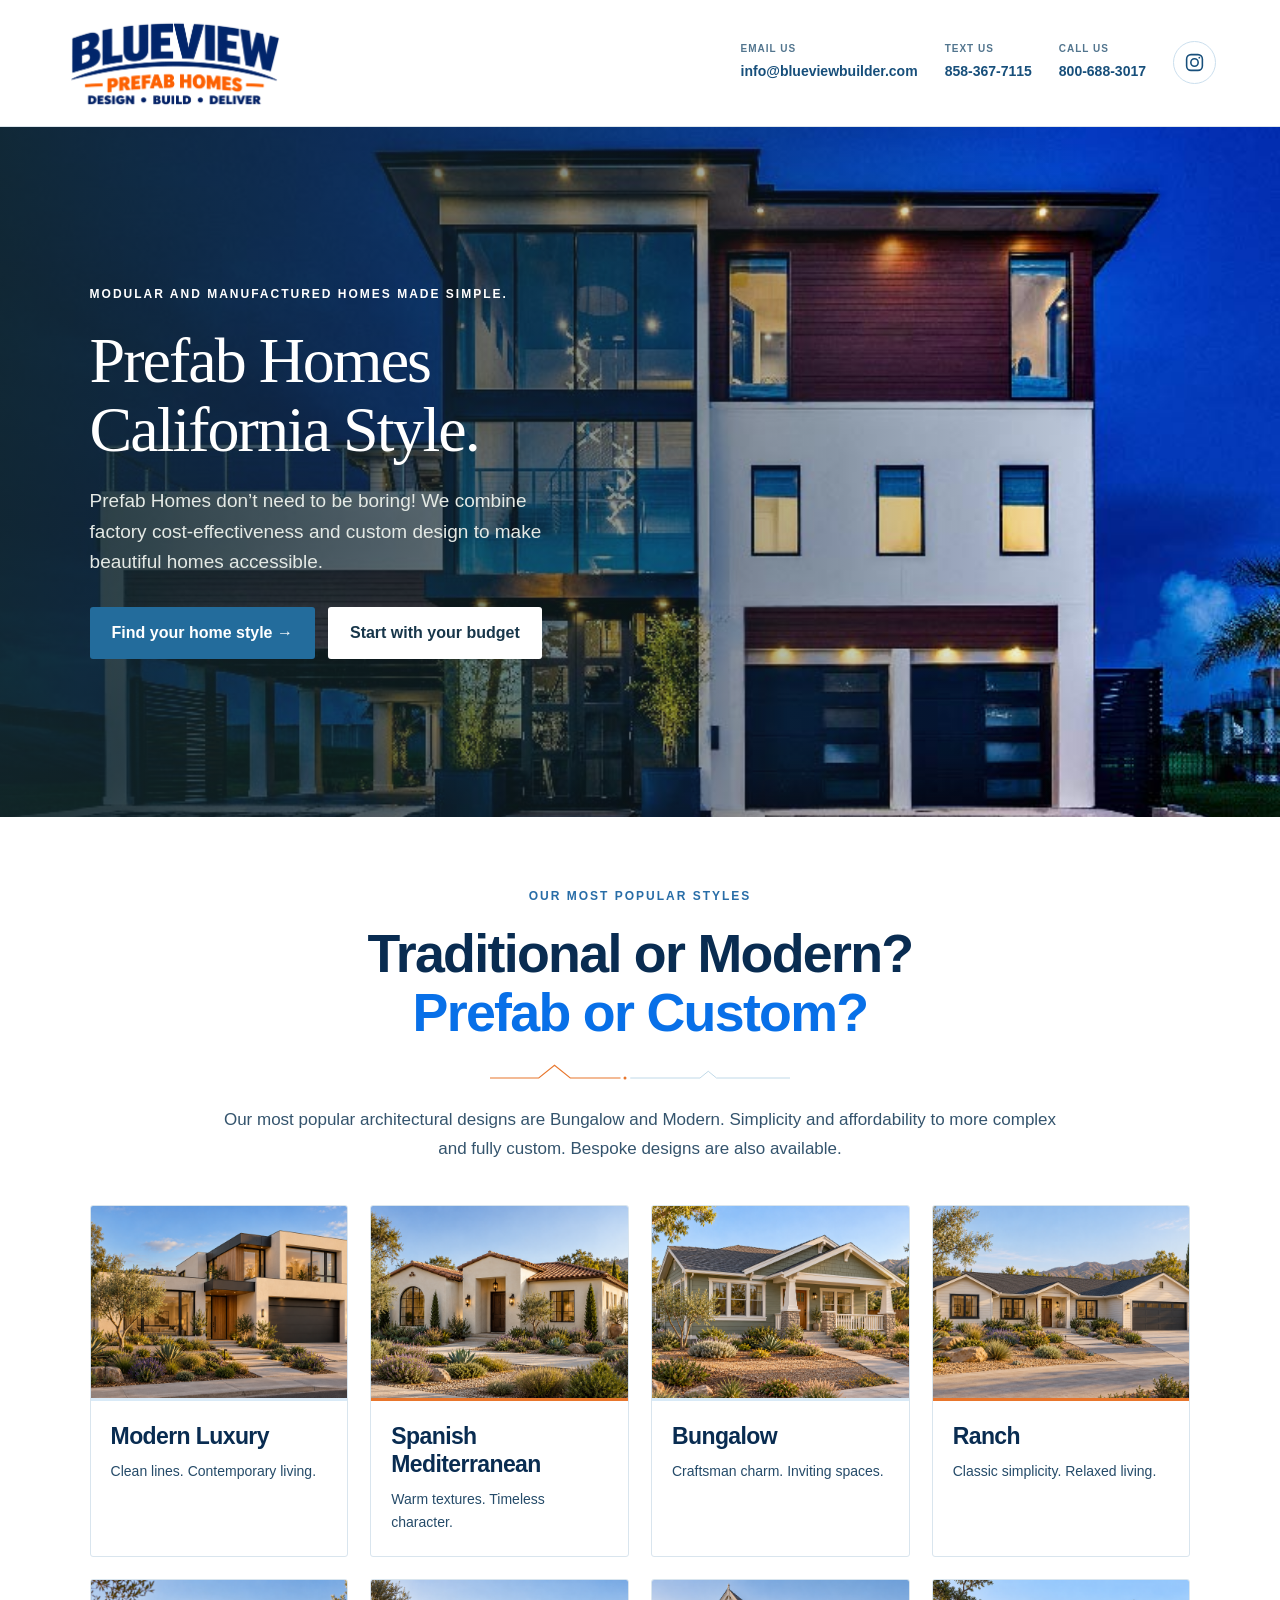
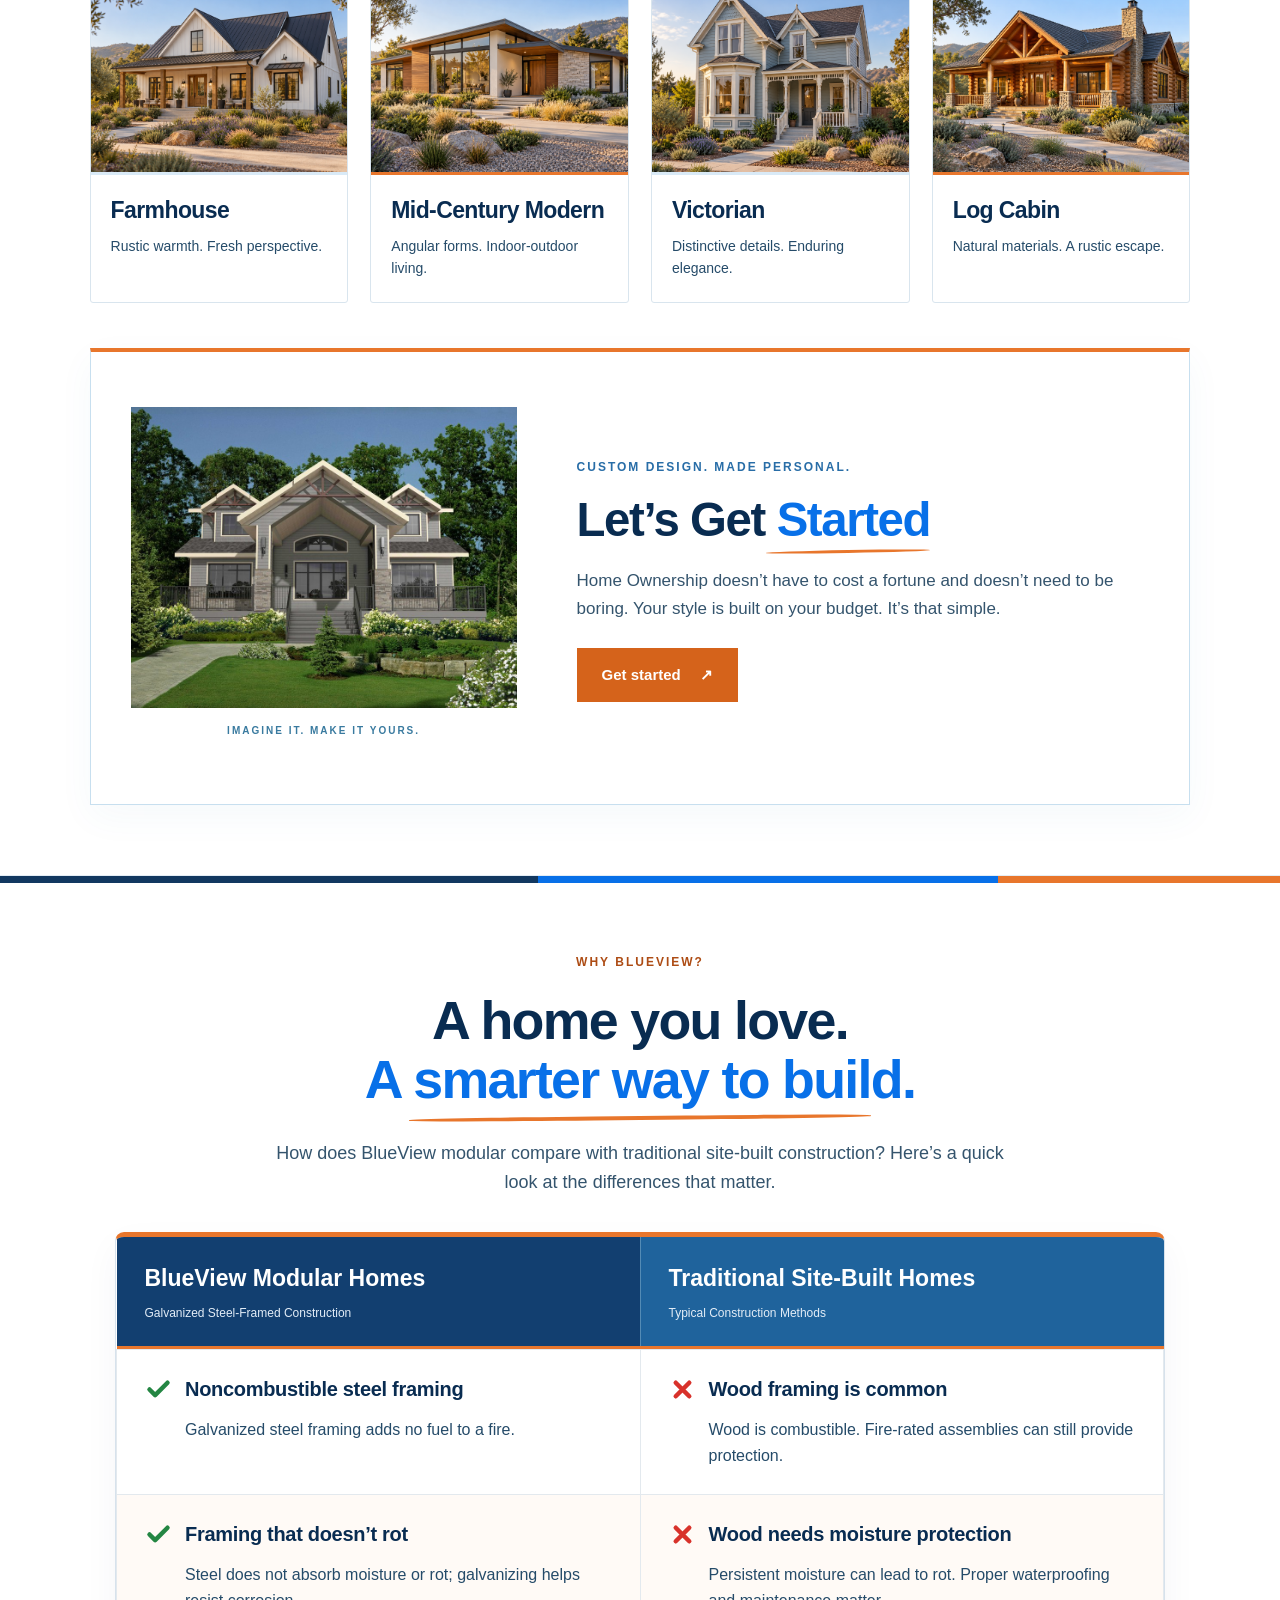
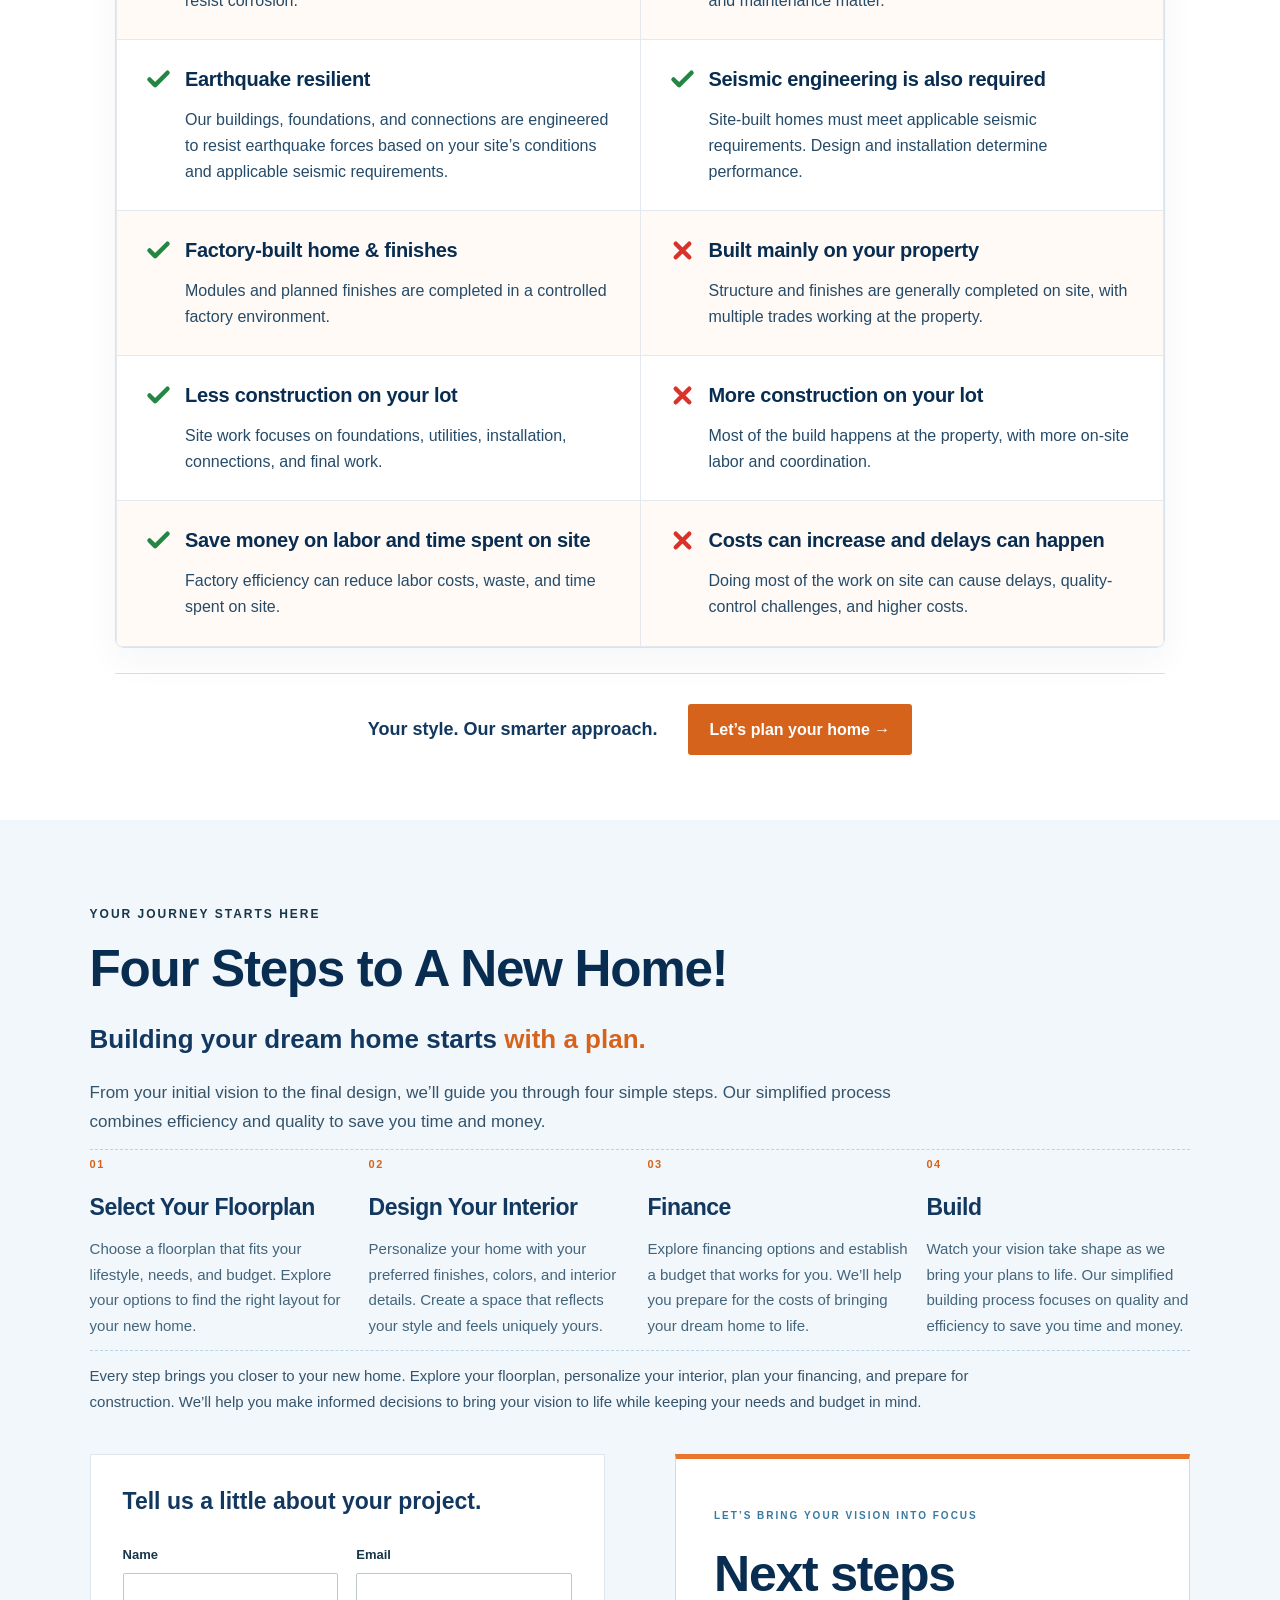
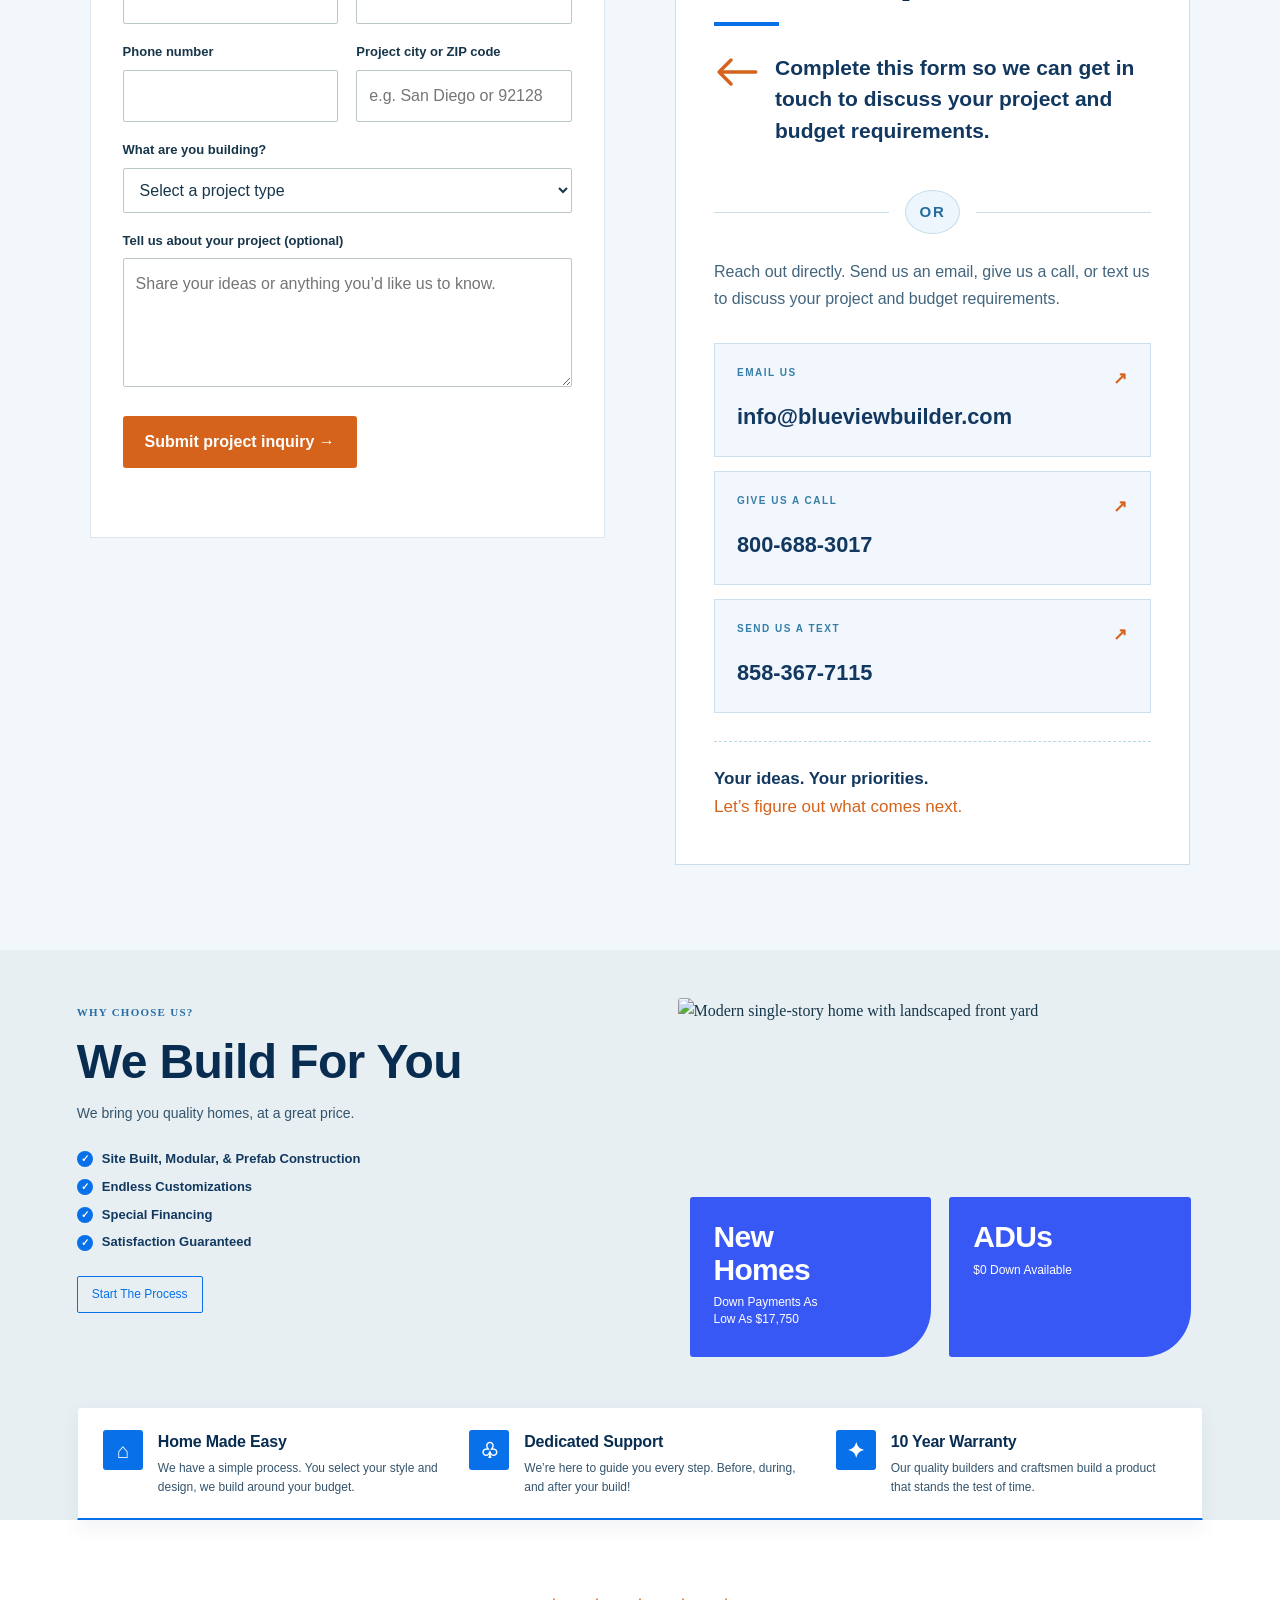
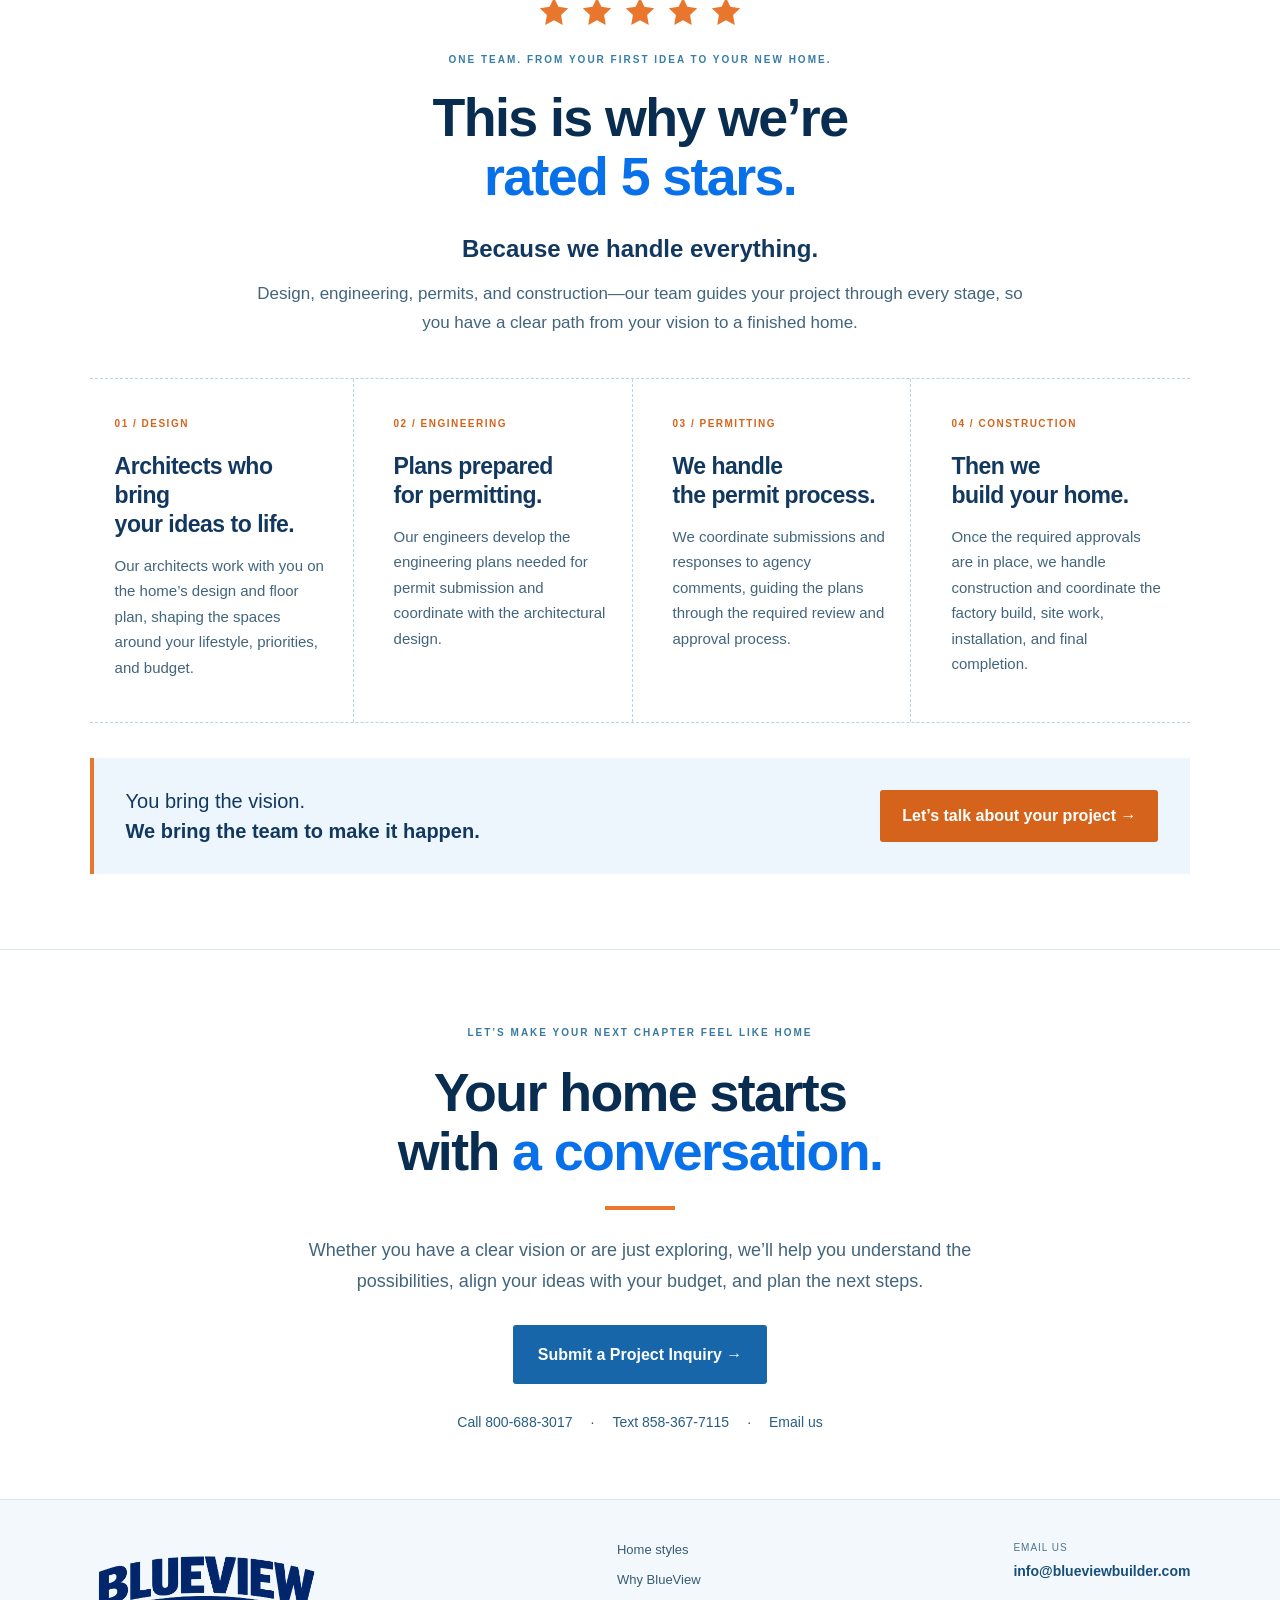
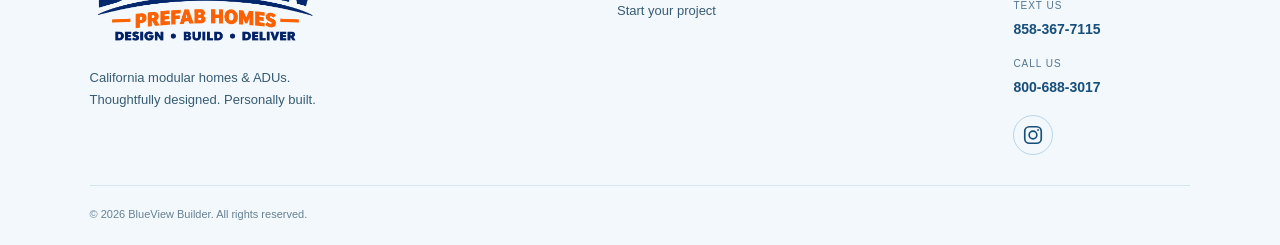
==== commit 1930fc08: "Update Grid Columns" ====
--- a/index.html
+++ b/index.html
@@ -79,114 +79,106 @@
           <div class="design-grid">
             <a class="design-tile" href="https://blueviewbuilder.com/modern-prefab-home/">
               <div class="style-image-wrap">
-                <img
-                  class="style-card-image"
-                  src="images/California mid-century modern home.png"
-                  alt="Modern Luxury home exterior concept rendering"
-                  loading="lazy">
+                <img alt="Modern Luxury home exterior concept rendering" class="style-card-image" loading="lazy" src="images/modern-luxury-v2.png"/>
               </div>
               <div class="style-card-copy">
-                <h3>California Mid-Century Modern</h3>
-                <p>100 years ago, the Craftsman Home was a building kit that made homeownership affordable. Our modular brings that value and quality back today.</p>
+                <h3>
+                  Modern Luxury
+                </h3>
+                <p>
+                  Clean lines. Contemporary living.
+                </p>
               </div>
             </a>
-            <a
-              class="design-tile"
-              href="https://blueviewbuilder.com/spanish-adobe-style-modular-home/">
+            <a class="design-tile" href="https://blueviewbuilder.com/spanish-adobe-style-modular-home/">
               <div class="style-image-wrap">
-                <img
-                  class="style-card-image"
-                  src="images/FL-Modular.jpg"
-                  alt="Spanish Mediterranean home exterior concept rendering"
-                  loading="lazy">
+                <img alt="Spanish Mediterranean home exterior concept rendering" class="style-card-image" loading="lazy" src="images/spanish-v2.png"/>
               </div>
               <div class="style-card-copy">
-                <h3>Modern, Cubist</h3>
-                <p>Just like liveable legos, these modern cubes have a European feel and can be configured for any budget.</p>
+                <h3>
+                  Spanish Mediterranean
+                </h3>
+                <p>
+                  Warm textures. Timeless character.
+                </p>
               </div>
             </a>
             <a class="design-tile" href="https://blueviewbuilder.com/bungalow-prefab-home/">
               <div class="style-image-wrap">
-                <img
-                  class="style-card-image"
-                  src="images/Twlight-modular.png"
-                  alt="Bungalow home exterior concept rendering"
-                  loading="lazy">
+                <img alt="Bungalow home exterior concept rendering" class="style-card-image" loading="lazy" src="images/bungalow-v2.png"/>
               </div>
               <div class="style-card-copy">
-                <h3>Full Custom</h3>
-                <p>Our Pre-Fab Construction technology can eliminate waste, and reduce construction times and costs. Fully custom to your specifications.</p>
+                <h3>
+                  Bungalow
+                </h3>
+                <p>
+                  Craftsman charm. Inviting spaces.
+                </p>
               </div>
             </a>
             <a class="design-tile" href="https://blueviewbuilder.com/prefab-ranch-homes/">
               <div class="style-image-wrap">
-                <img
-                  class="style-card-image"
-                  src="images/ranch-v2.png"
-                  alt="Ranch home exterior concept rendering"
-                  loading="lazy">
+                <img alt="Ranch home exterior concept rendering" class="style-card-image" loading="lazy" src="images/ranch-v2.png"/>
               </div>
               <div class="style-card-copy">
-                <h3>Ranch</h3>
-                <p>Classic simplicity. Relaxed living.</p>
+                <h3>
+                  Ranch
+                </h3>
+                <p>
+                  Classic simplicity. Relaxed living.
+                </p>
               </div>
             </a>
-            <a
-              class="design-tile"
-              href="https://blueviewbuilder.com/prefab-farmhouse-modular-homes/">
+            <a class="design-tile" href="https://blueviewbuilder.com/prefab-farmhouse-modular-homes/">
               <div class="style-image-wrap">
-                <img
-                  class="style-card-image"
-                  src="images/farmhouse-v2.png"
-                  alt="Farmhouse home exterior concept rendering"
-                  loading="lazy">
+                <img alt="Farmhouse home exterior concept rendering" class="style-card-image" loading="lazy" src="images/farmhouse-v2.png"/>
               </div>
               <div class="style-card-copy">
-                <h3>Farmhouse</h3>
-                <p>Rustic warmth. Fresh perspective.</p>
+                <h3>
+                  Farmhouse
+                </h3>
+                <p>
+                  Rustic warmth. Fresh perspective.
+                </p>
               </div>
             </a>
-            <a
-              class="design-tile"
-              href="https://blueviewbuilder.com/mid-century-modern-modular-homes/">
+            <a class="design-tile" href="https://blueviewbuilder.com/mid-century-modern-modular-homes/">
               <div class="style-image-wrap">
-                <img
-                  class="style-card-image"
-                  src="images/midcentury-v2.png"
-                  alt="Mid-Century Modern home exterior concept rendering"
-                  loading="lazy">
+                <img alt="Mid-Century Modern home exterior concept rendering" class="style-card-image" loading="lazy" src="images/midcentury-v2.png"/>
               </div>
               <div class="style-card-copy">
-                <h3>Mid-Century Modern</h3>
-                <p>Angular forms. Indoor-outdoor living.</p>
+                <h3>
+                  Mid-Century Modern
+                </h3>
+                <p>
+                  Angular forms. Indoor-outdoor living.
+                </p>
               </div>
             </a>
             <a class="design-tile" href="https://blueviewbuilder.com/prefab-victorian-homes/">
               <div class="style-image-wrap">
-                <img
-                  class="style-card-image"
-                  src="images/victorian-v2.png"
-                  alt="Victorian home exterior concept rendering"
-                  loading="lazy">
+                <img alt="Victorian home exterior concept rendering" class="style-card-image" loading="lazy" src="images/victorian-v2.png"/>
               </div>
               <div class="style-card-copy">
-                <h3>Victorian</h3>
-                <p>Distinctive details. Enduring elegance.</p>
+                <h3>
+                  Victorian
+                </h3>
+                <p>
+                  Distinctive details. Enduring elegance.
+                </p>
               </div>
             </a>
-            <a
-              class="design-tile"
-              href="https://blueviewbuilder.com/prefab-log-cabin-modular-homes/">
+            <a class="design-tile" href="https://blueviewbuilder.com/prefab-log-cabin-modular-homes/">
               <div class="style-image-wrap">
-                <img
-                  class="style-card-image"
-                  src="images/logcabin-v2.png"
-                  alt="Log Cabin home exterior concept rendering"
-                  loading="lazy">
+                <img alt="Log Cabin home exterior concept rendering" class="style-card-image" loading="lazy" src="images/logcabin-v2.png"/>
               </div>
               <div class="style-card-copy">
-                <h3>Log Cabin</h3>
-                <p>Natural material. A rustic escape.</p>
+                <h3>
+                  Log Cabin
+                </h3>
+                <p>
+                  Natural materials. A rustic escape.
+                </p>
               </div>
             </a>
           </div>
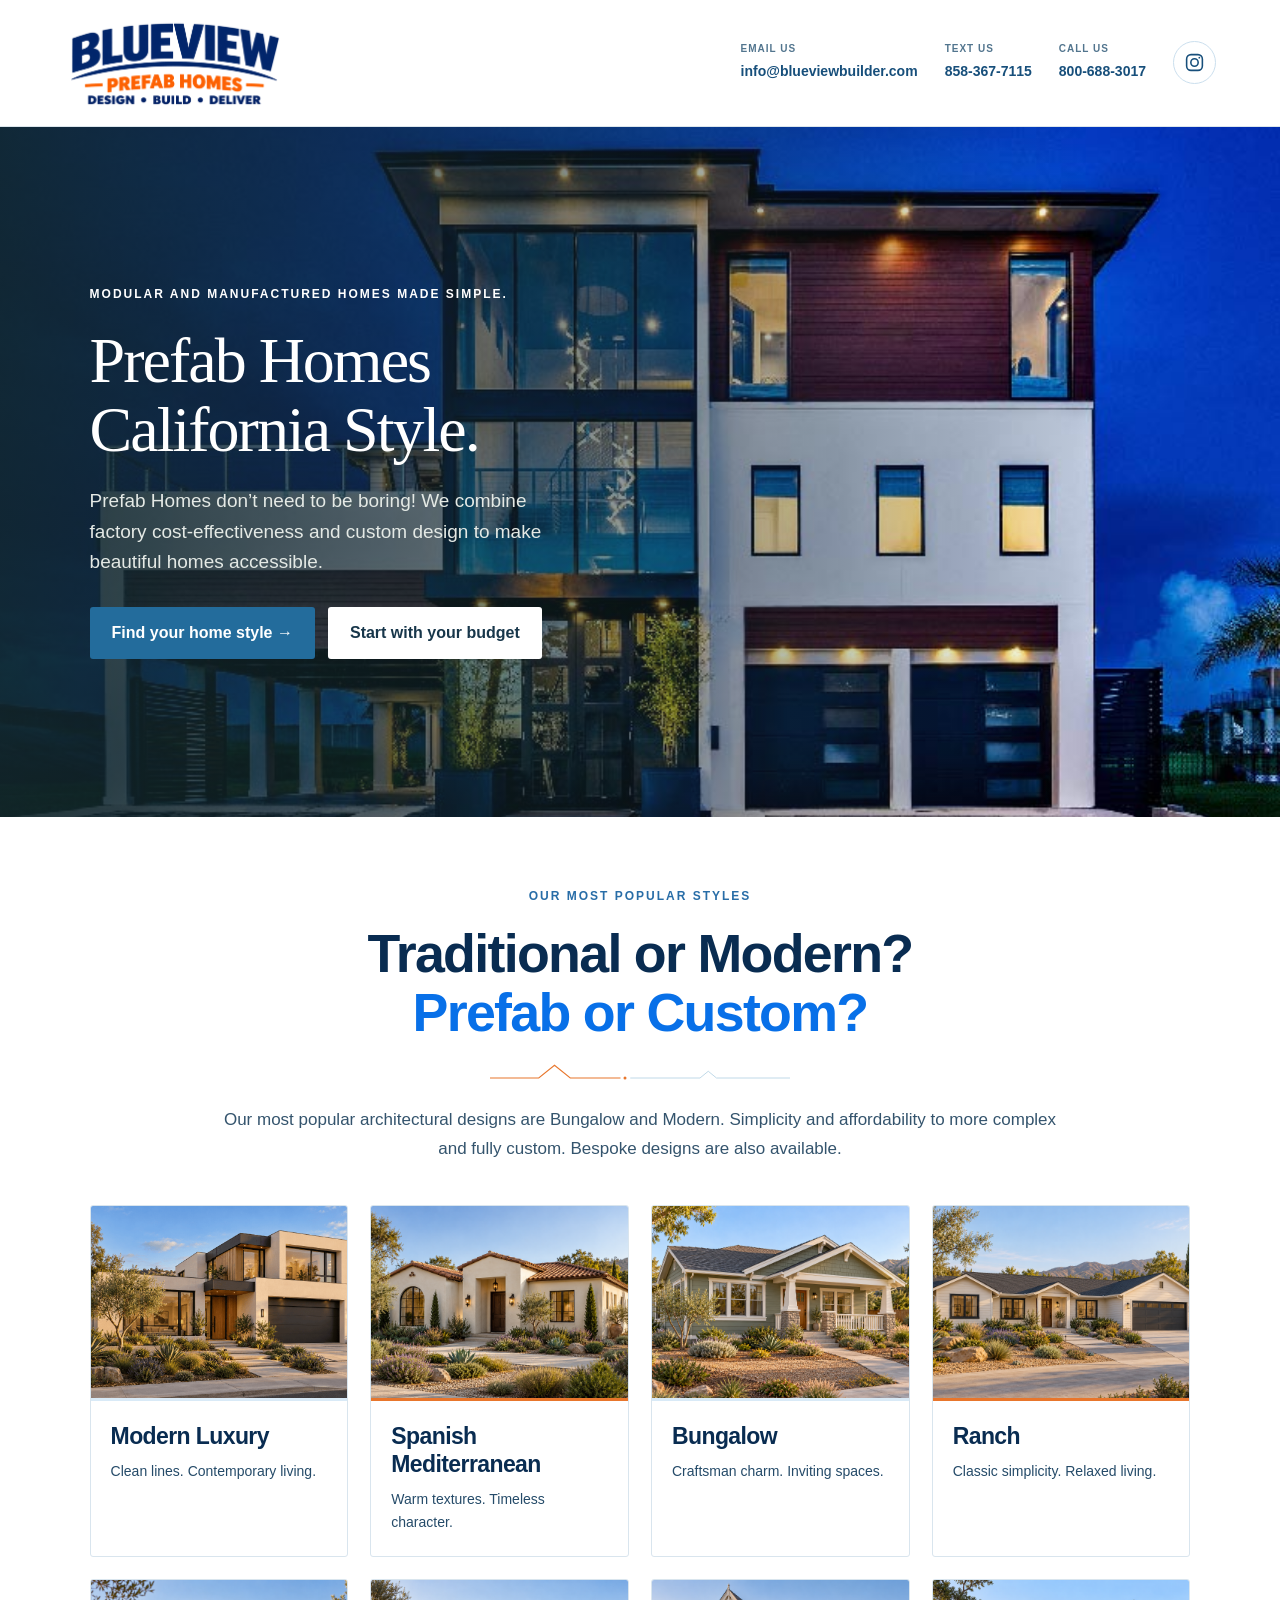
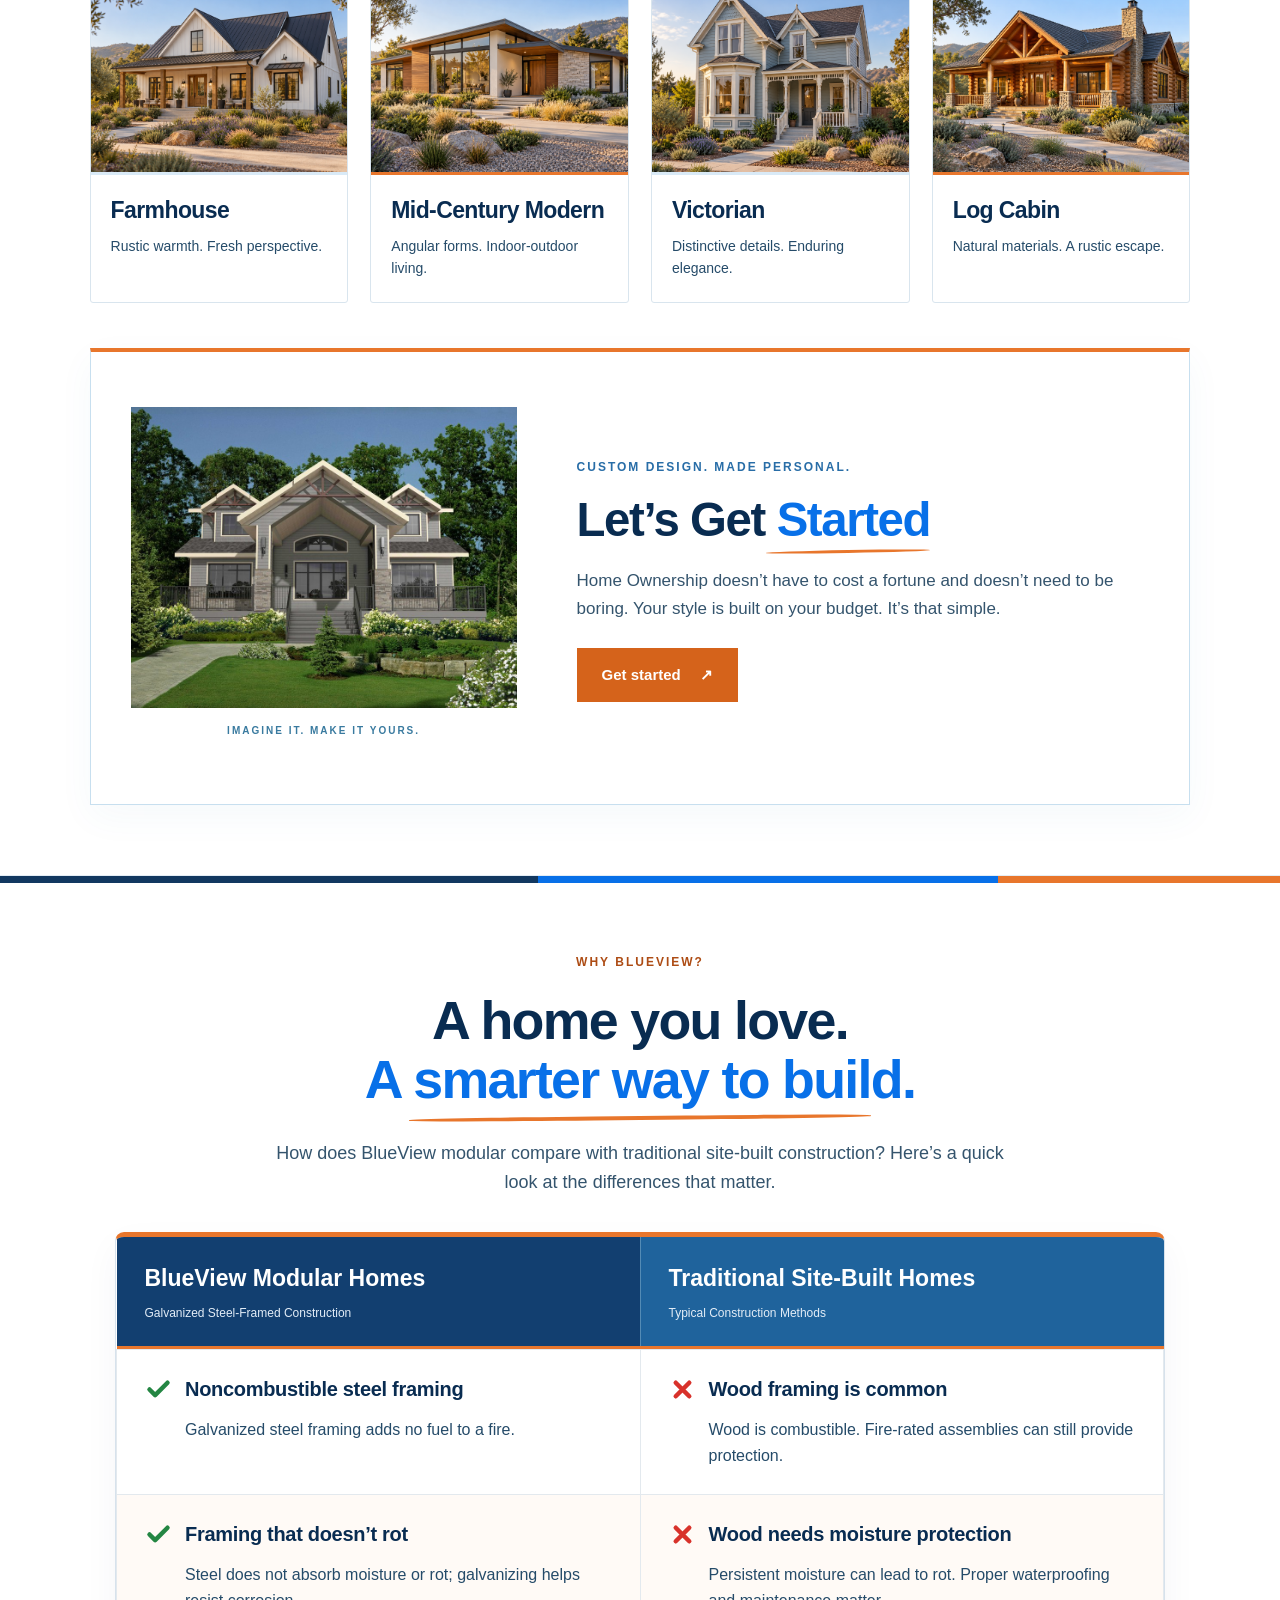
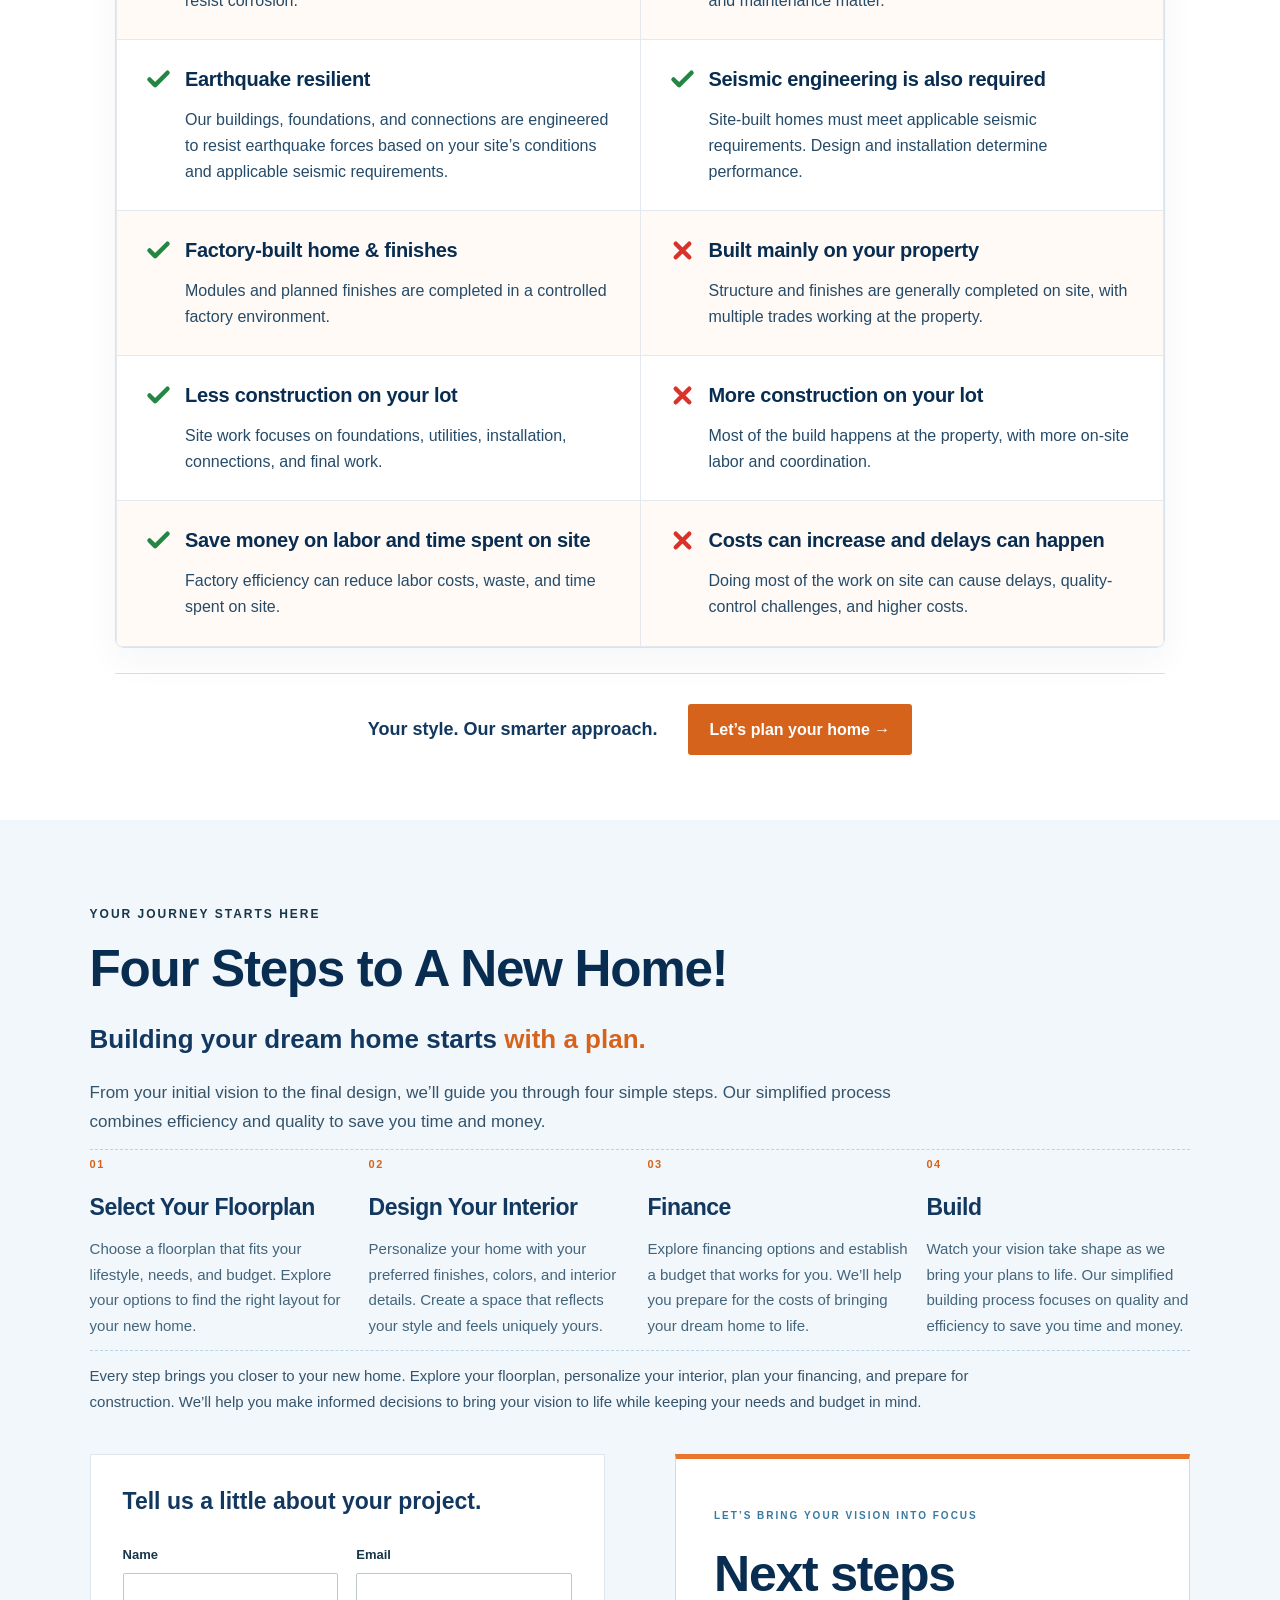
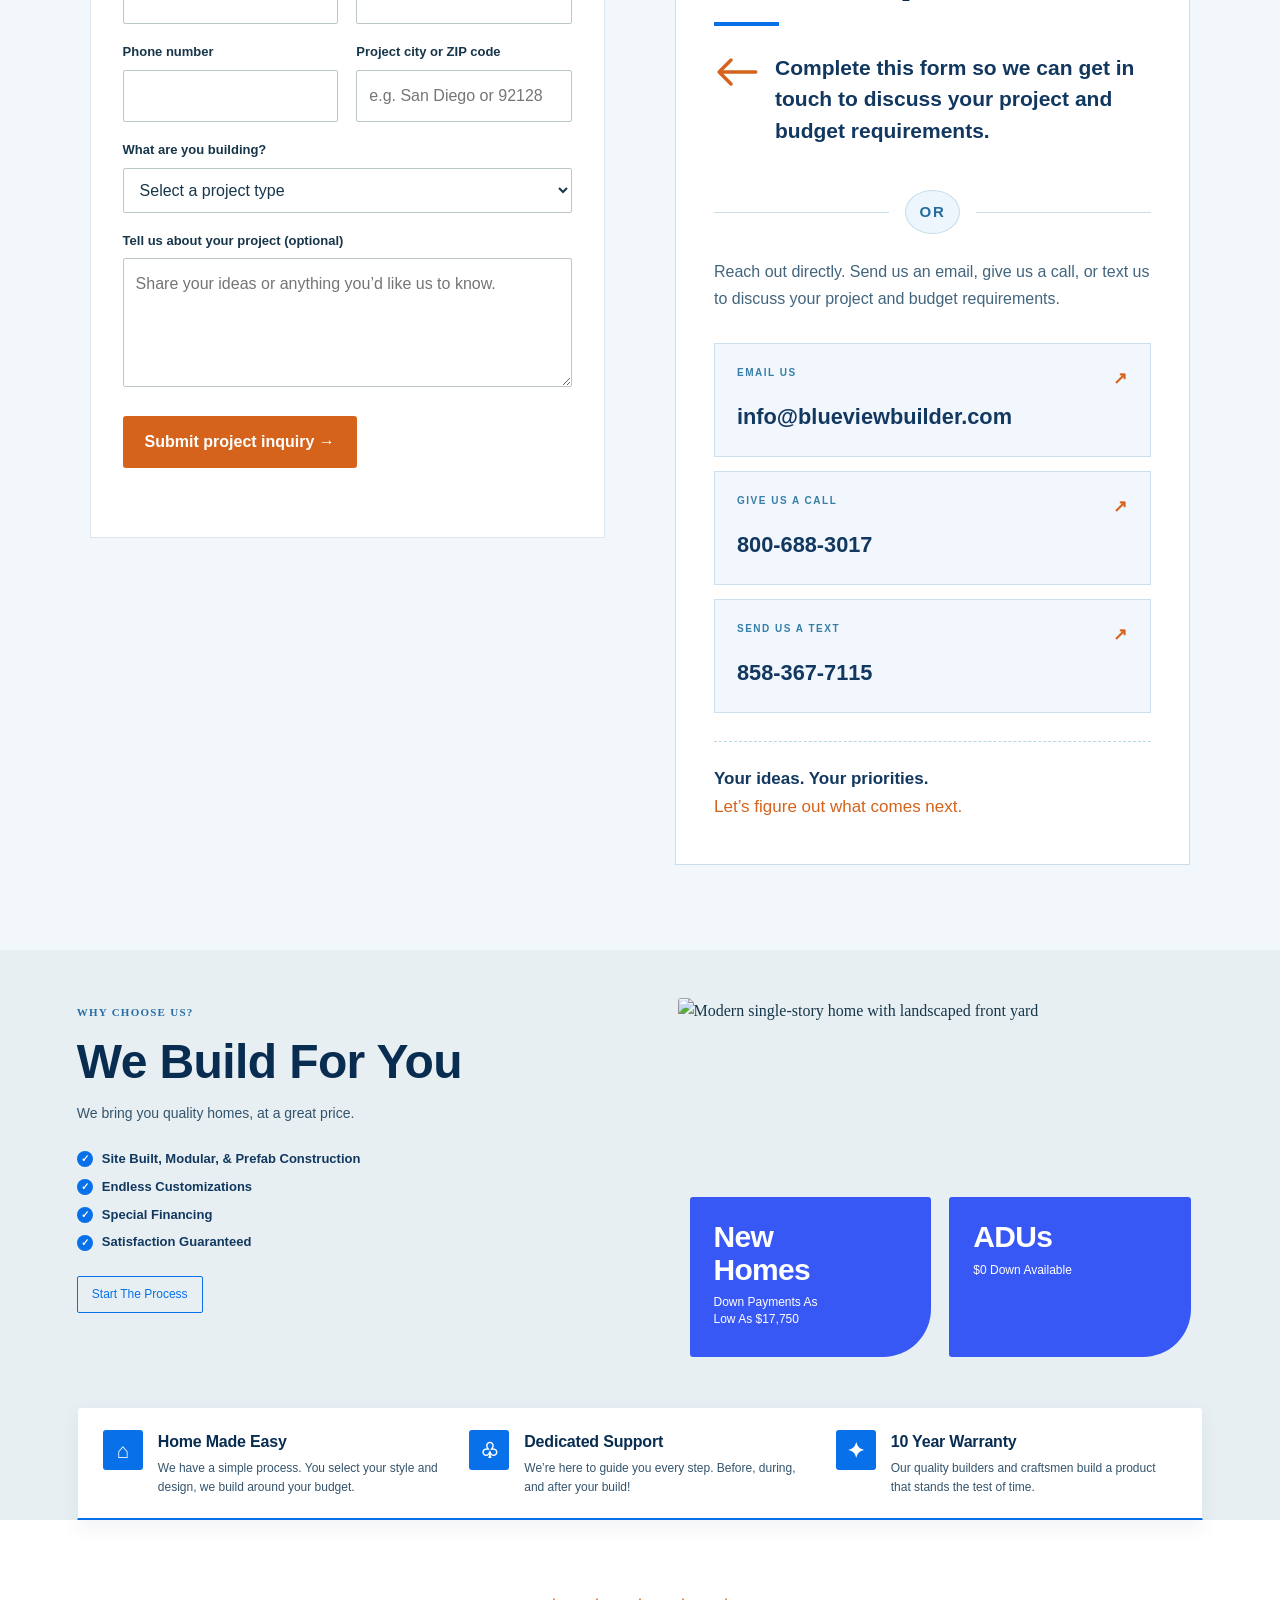
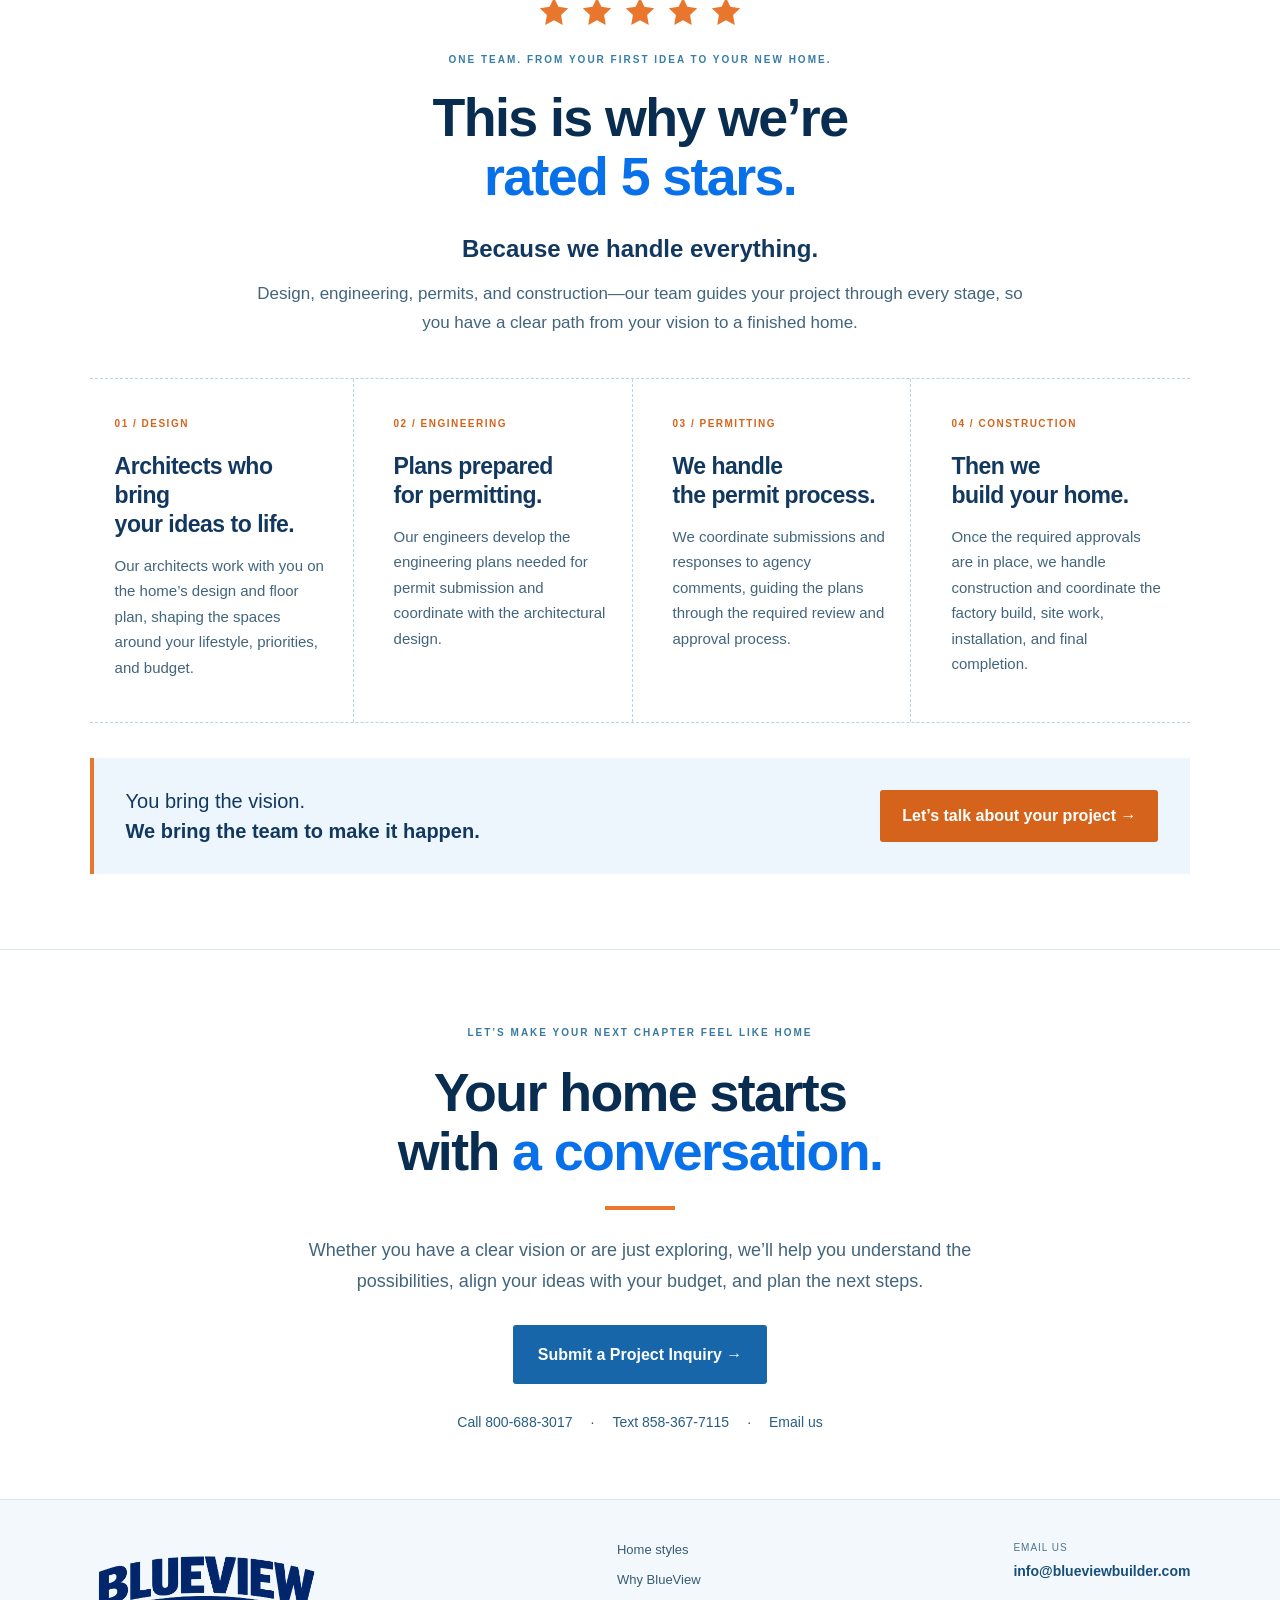
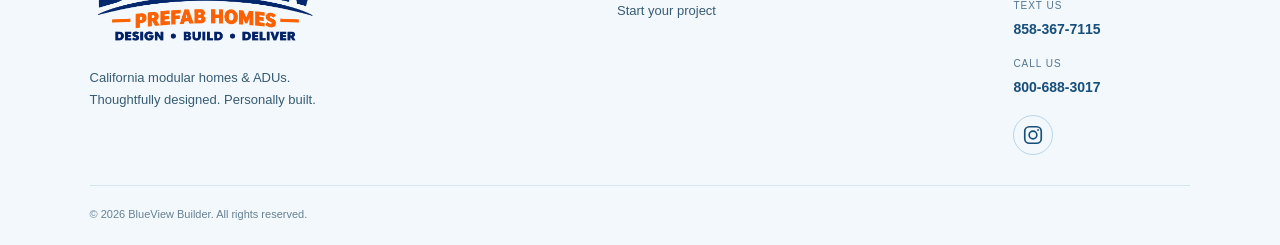
==== commit 5008edd1: "First Image in the Grid update" ====
--- a/index.html
+++ b/index.html
@@ -79,7 +79,7 @@
           <div class="design-grid">
             <a class="design-tile" href="https://blueviewbuilder.com/modern-prefab-home/">
               <div class="style-image-wrap">
-                <img alt="Modern Luxury home exterior concept rendering" class="style-card-image" loading="lazy" src="images/modern-luxury-v2.png"/>
+                <img alt="Modern Luxury home exterior concept rendering" class="style-card-image" loading="lazy" src="images/modern luxury photo.png"/>
               </div>
               <div class="style-card-copy">
                 <h3>
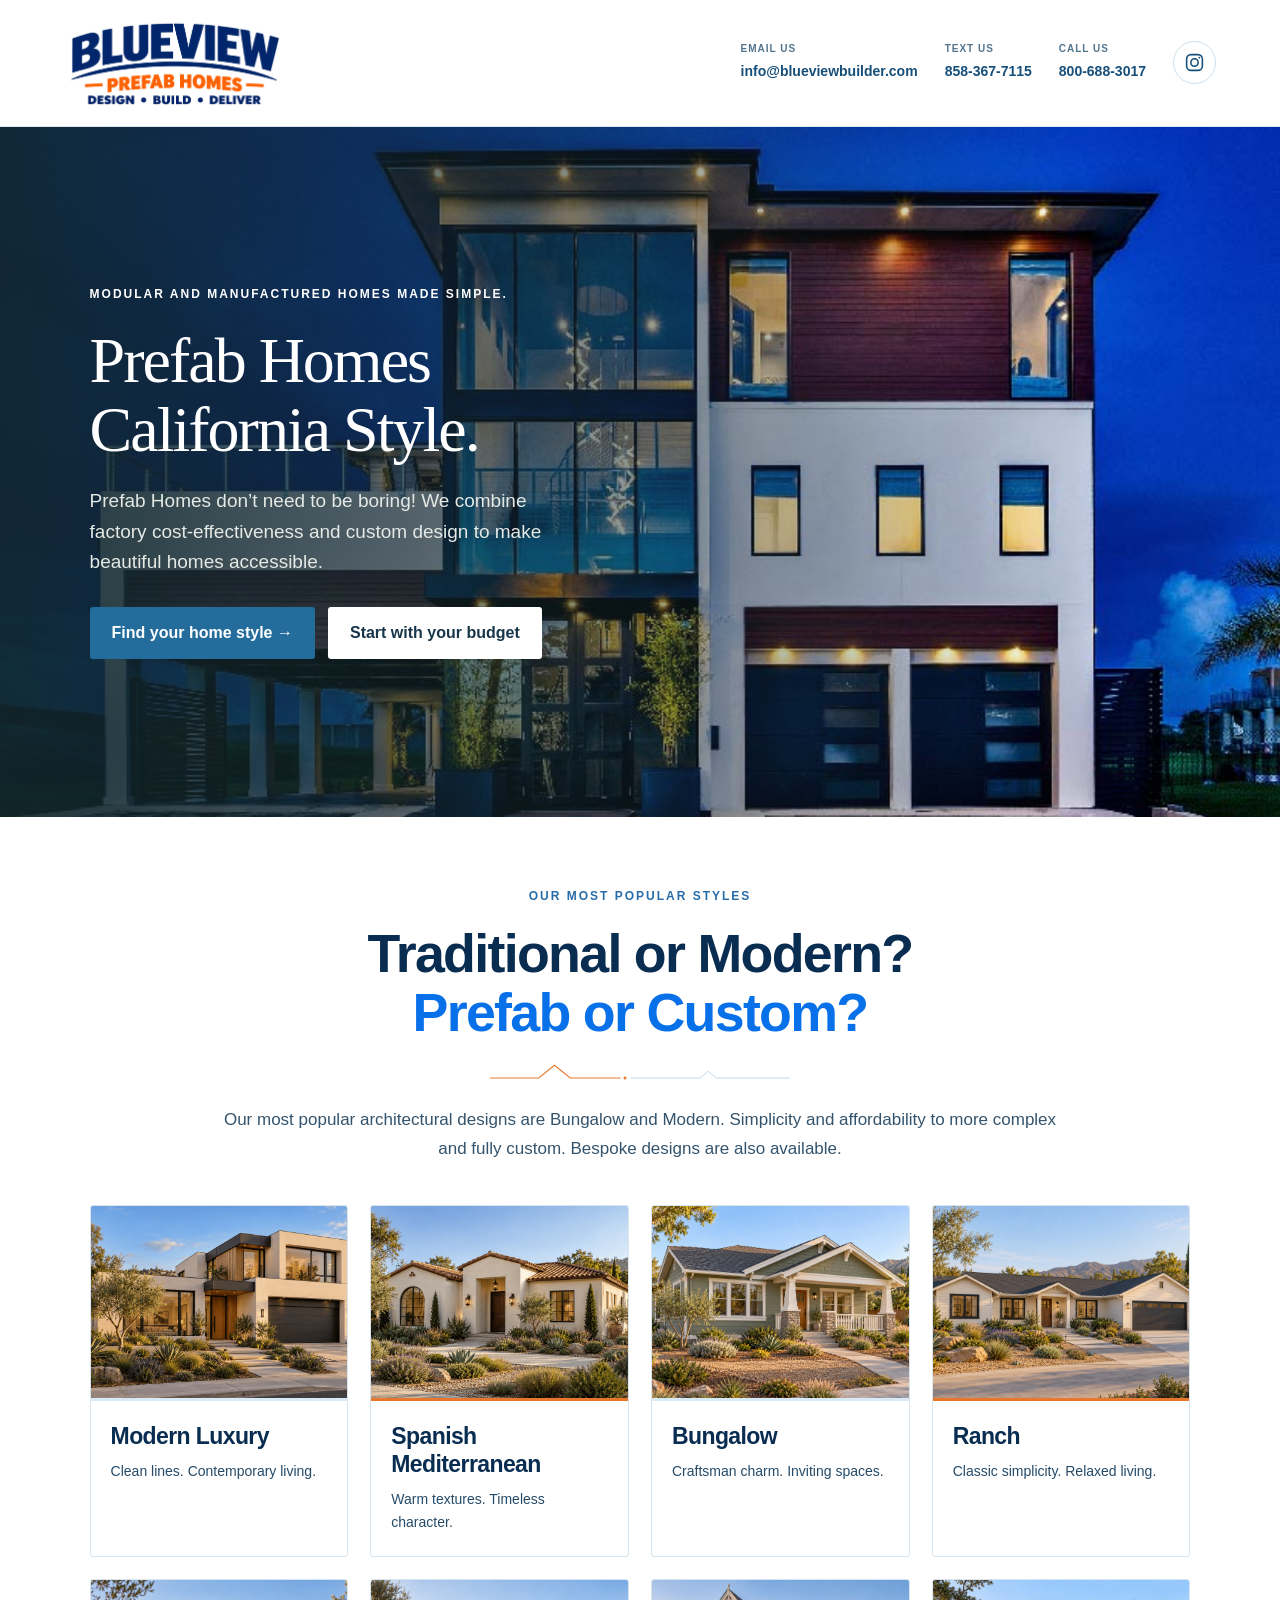
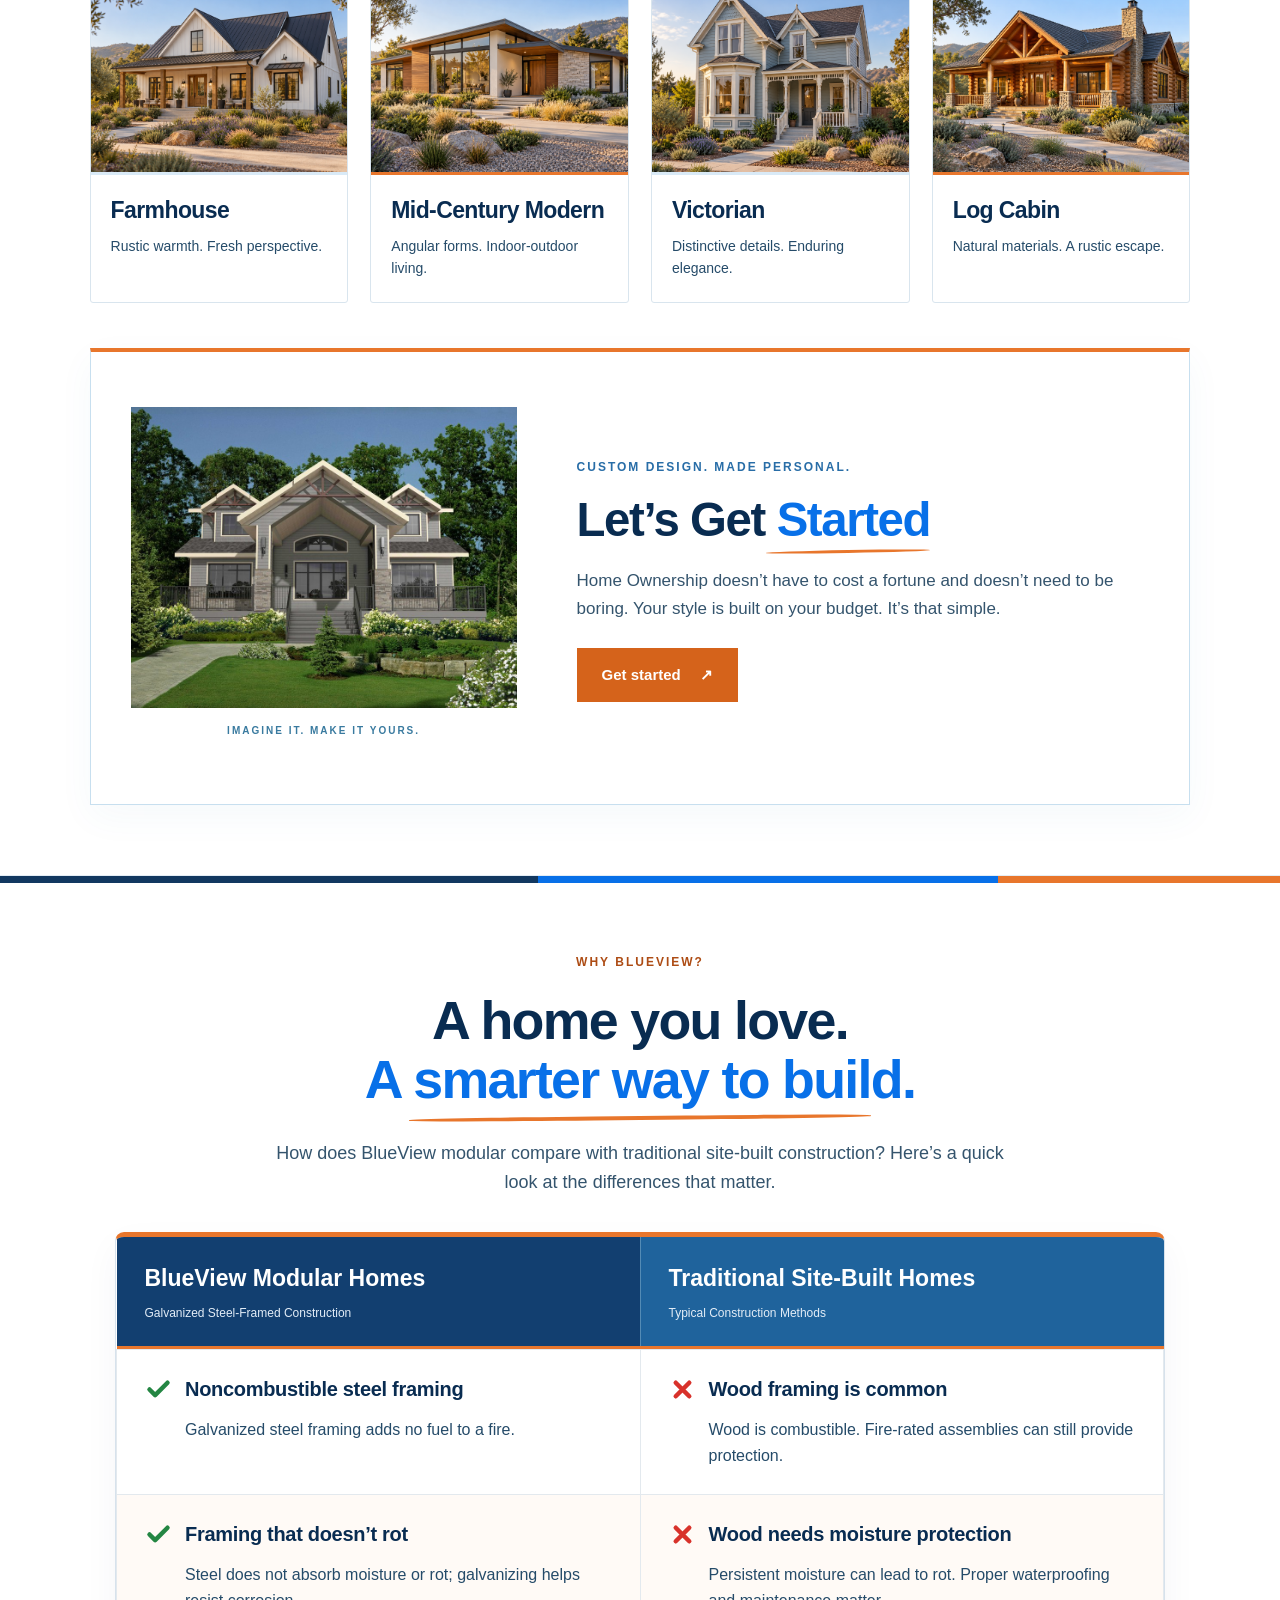
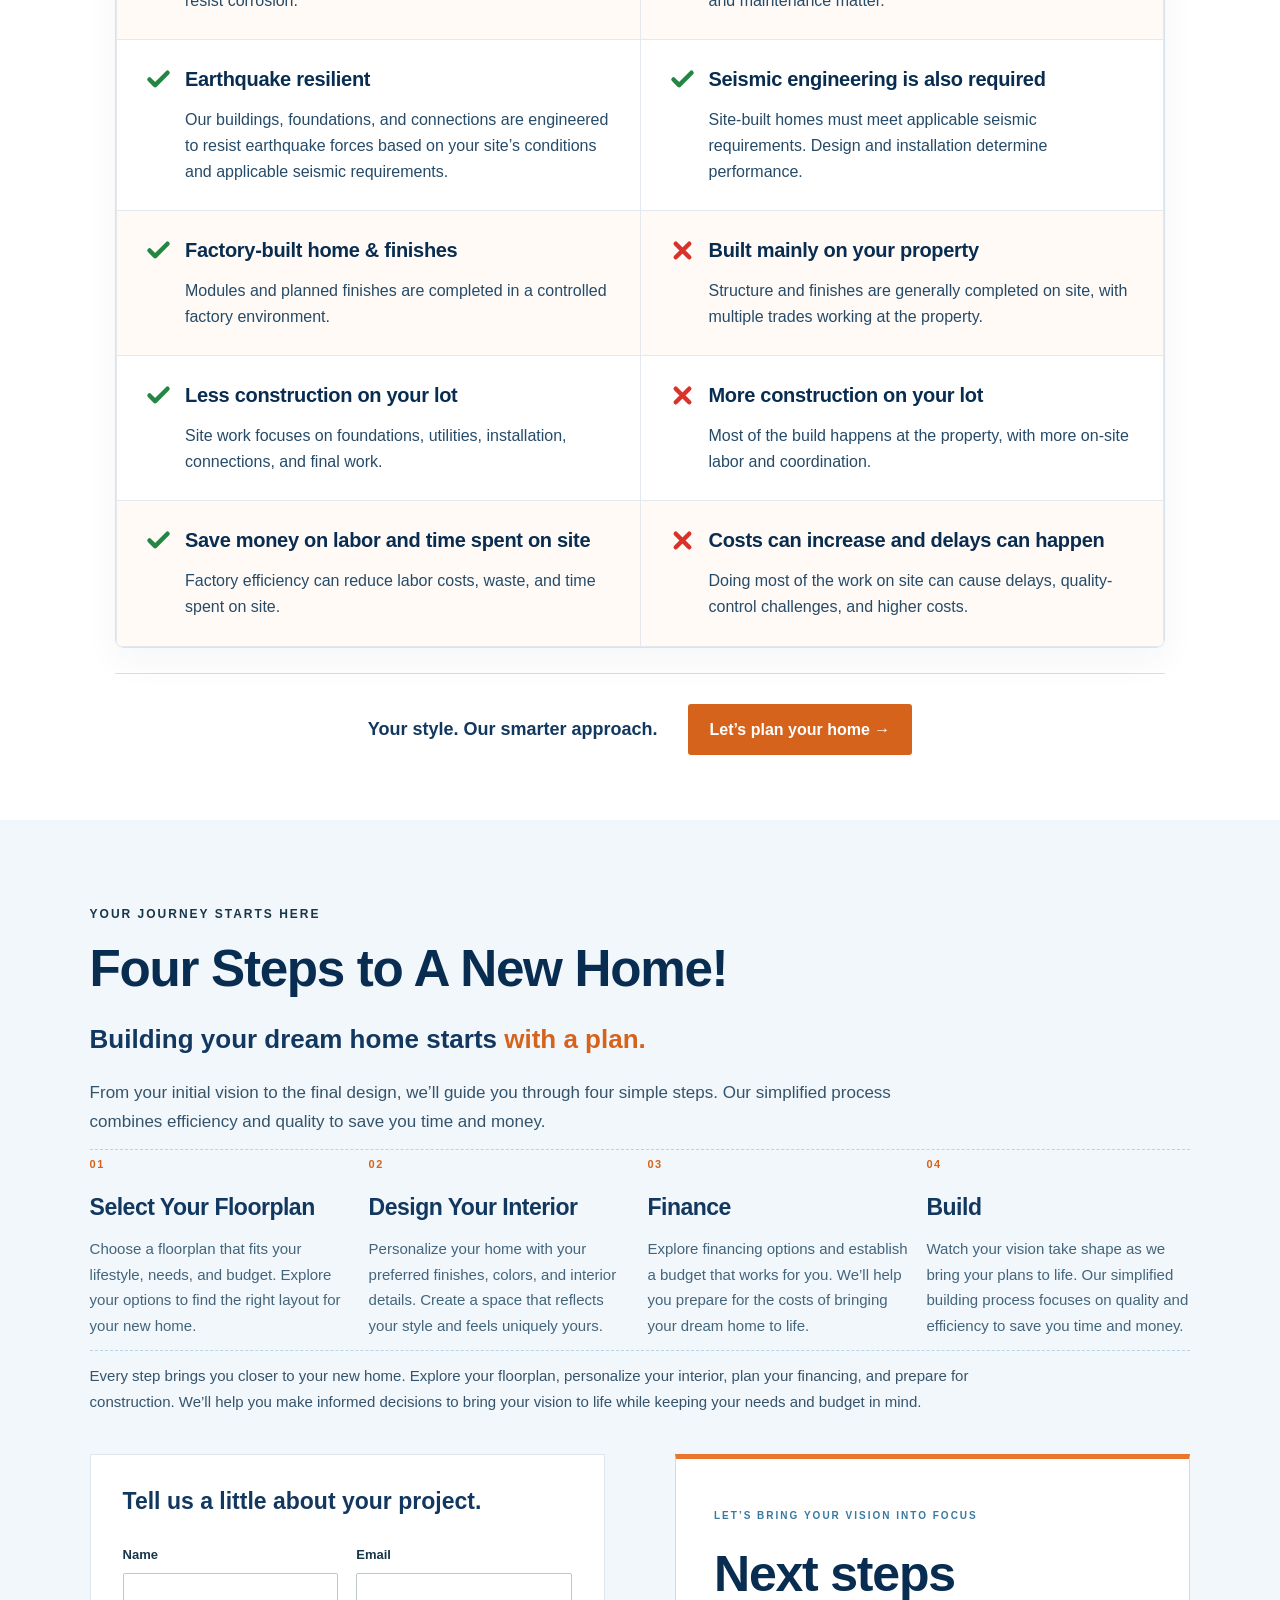
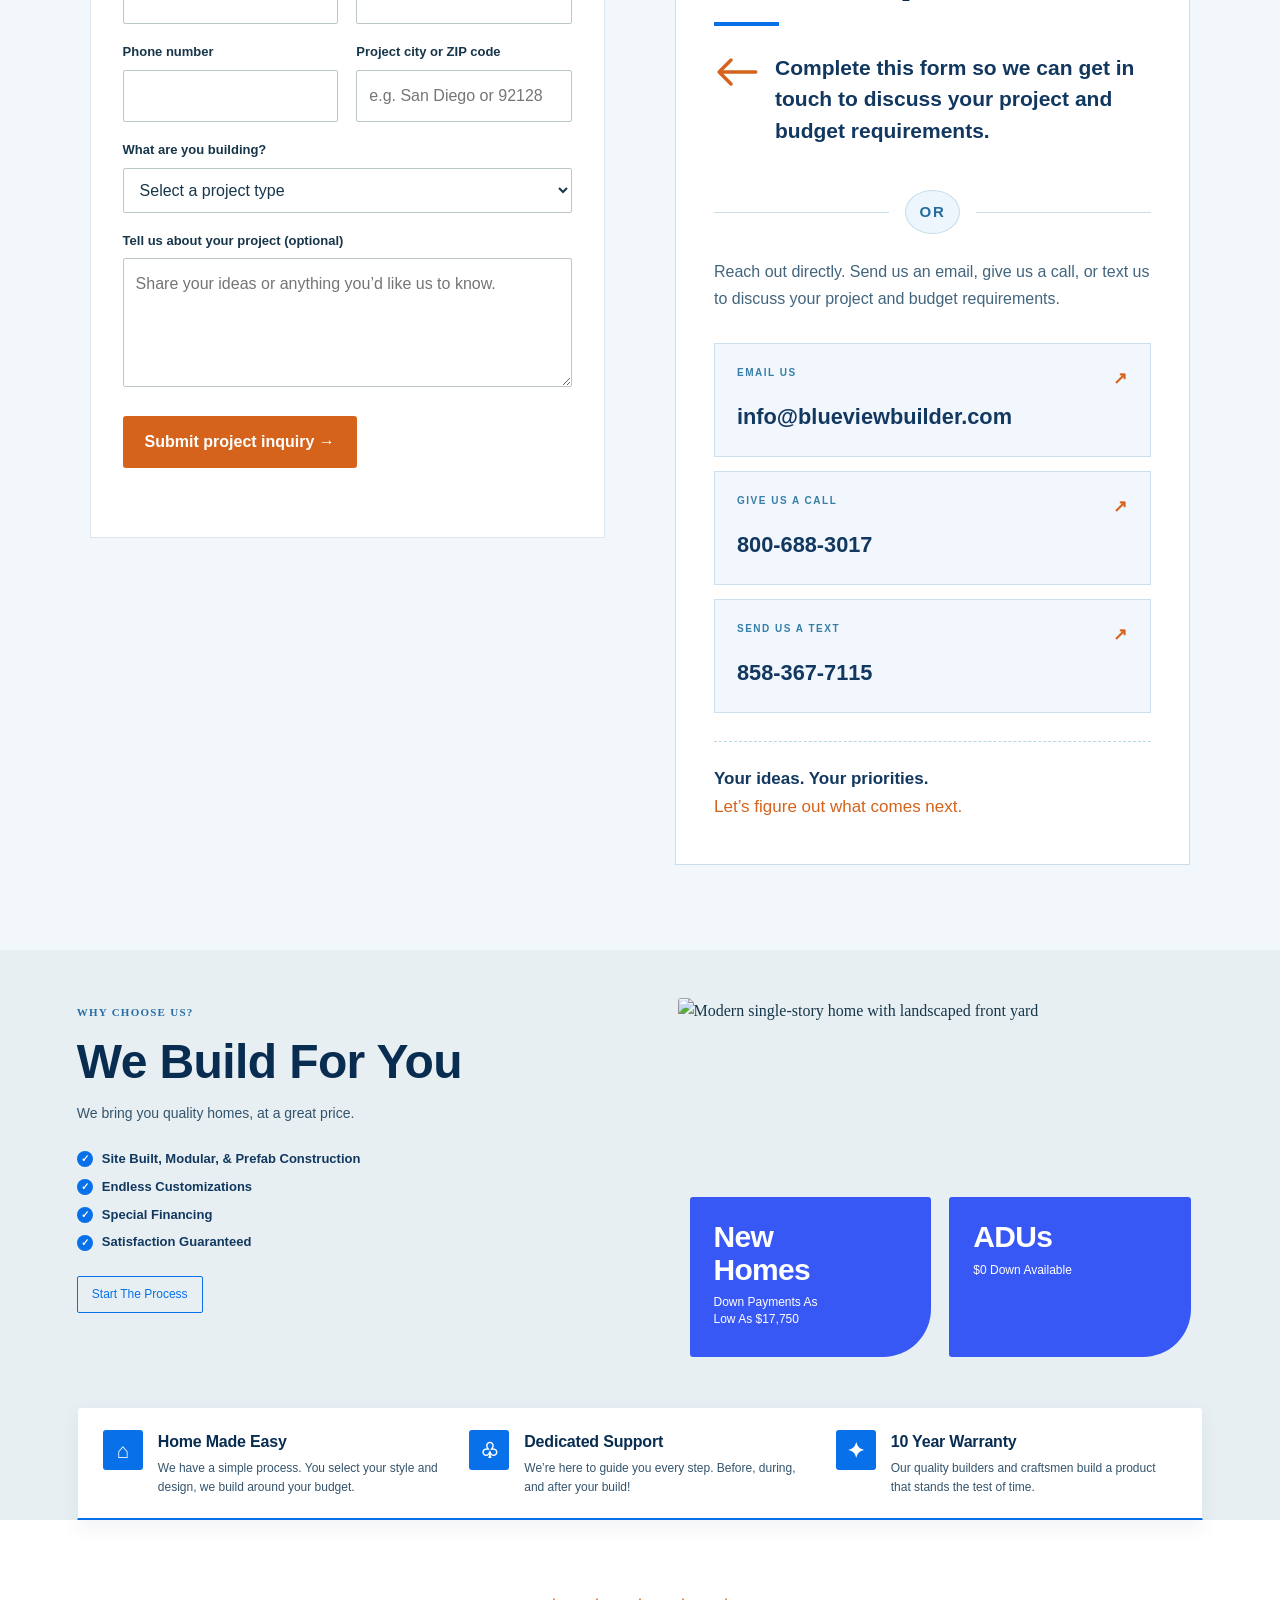
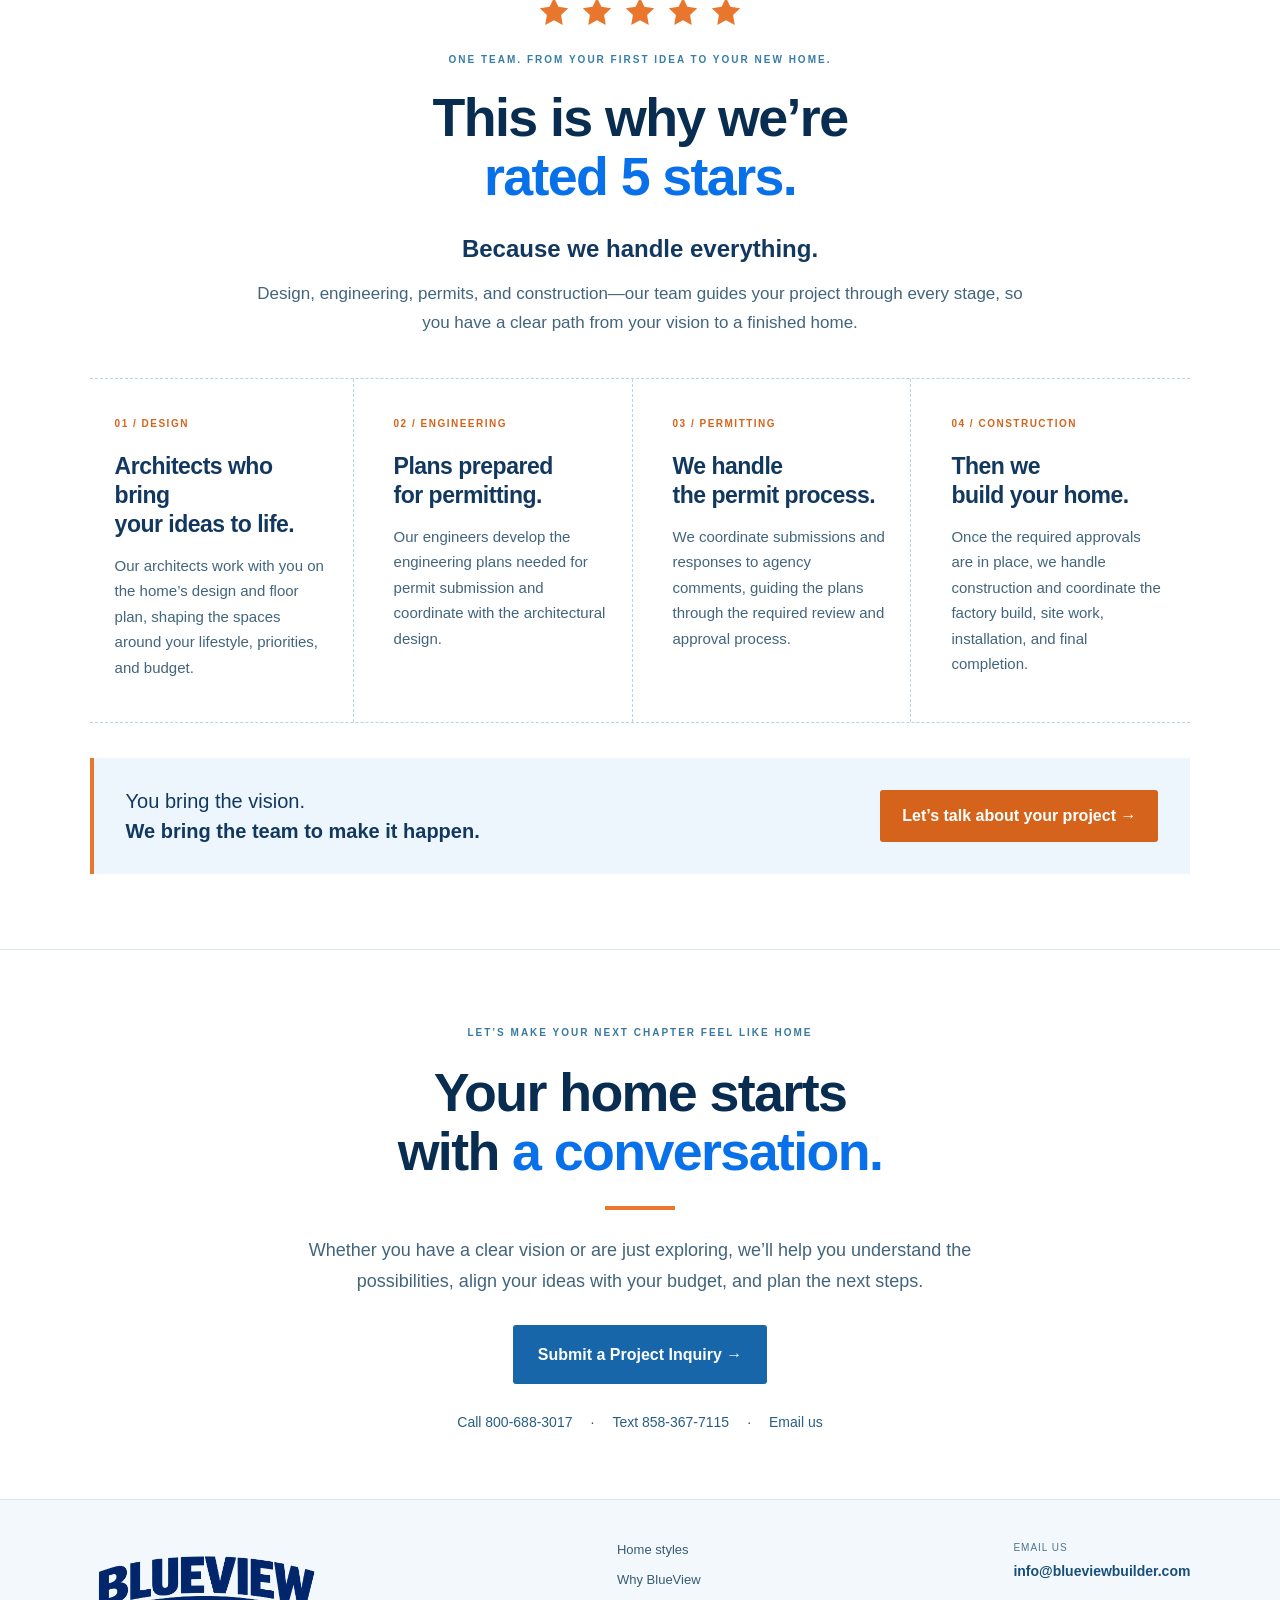
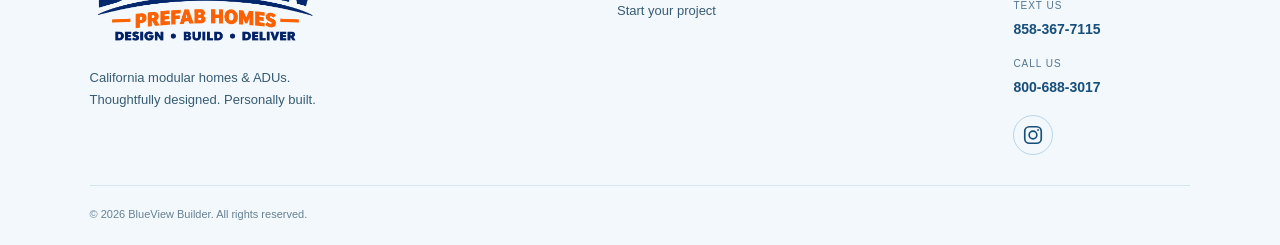
==== commit 81715ef8: "Second Image Update on Grid" ====
--- a/index.html
+++ b/index.html
@@ -92,7 +92,7 @@
             </a>
             <a class="design-tile" href="https://blueviewbuilder.com/spanish-adobe-style-modular-home/">
               <div class="style-image-wrap">
-                <img alt="Spanish Mediterranean home exterior concept rendering" class="style-card-image" loading="lazy" src="images/spanish-v2.png"/>
+                <img alt="Spanish Mediterranean home exterior concept rendering" class="style-card-image" loading="lazy" src="images/Sunlit Spanish Mediterranean home.png"/>
               </div>
               <div class="style-card-copy">
                 <h3>
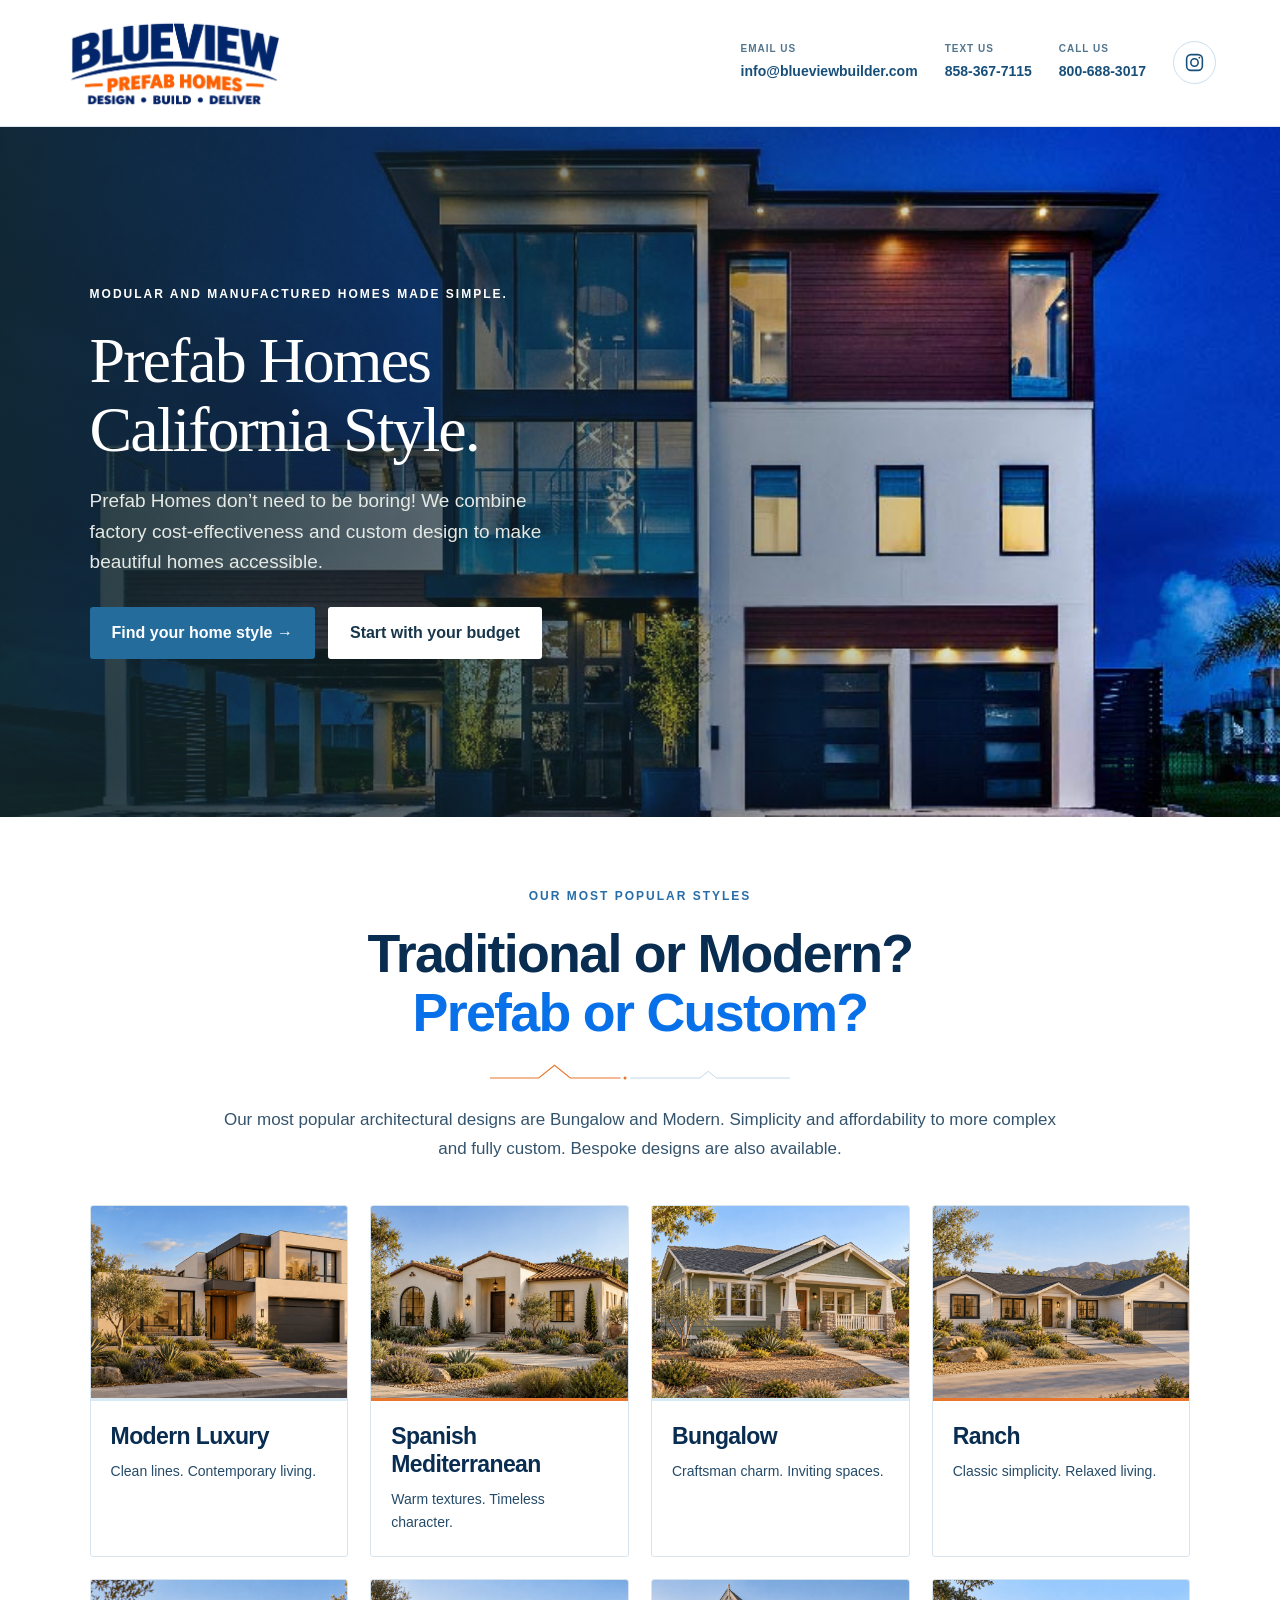
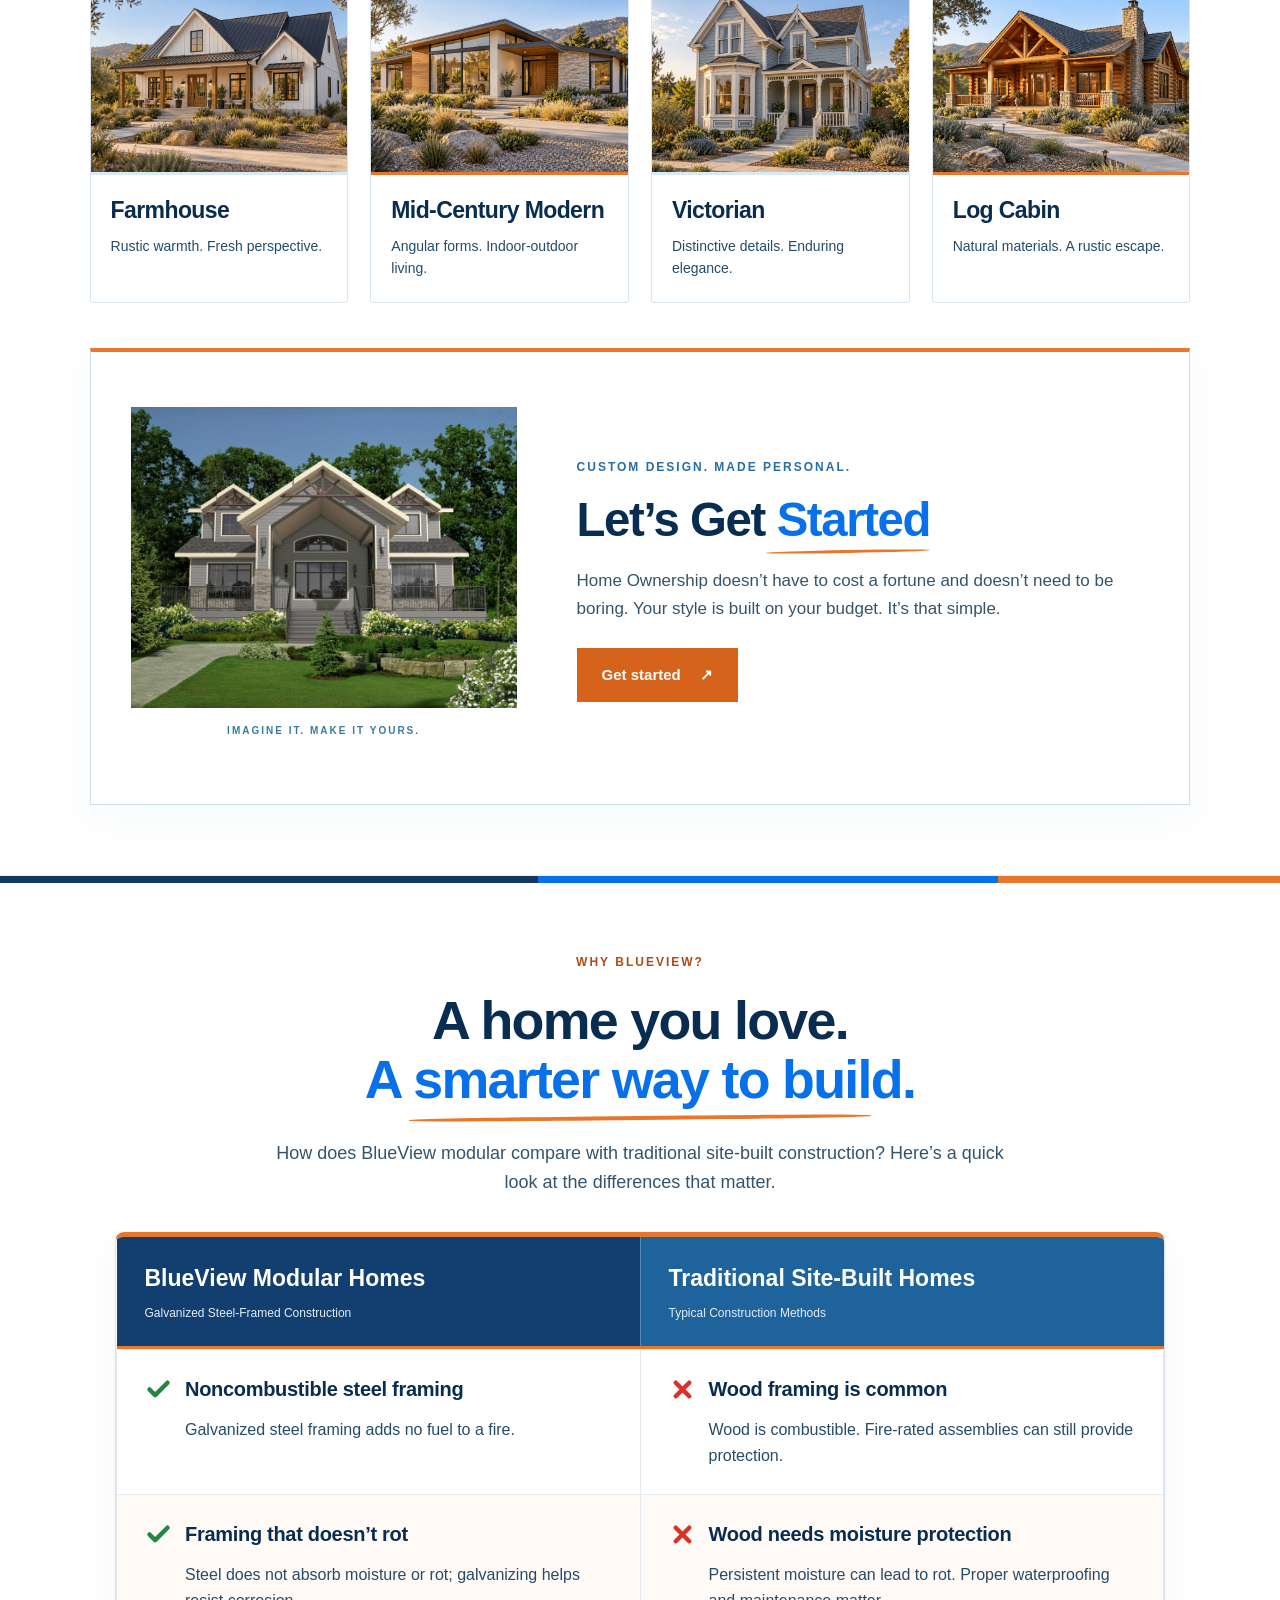
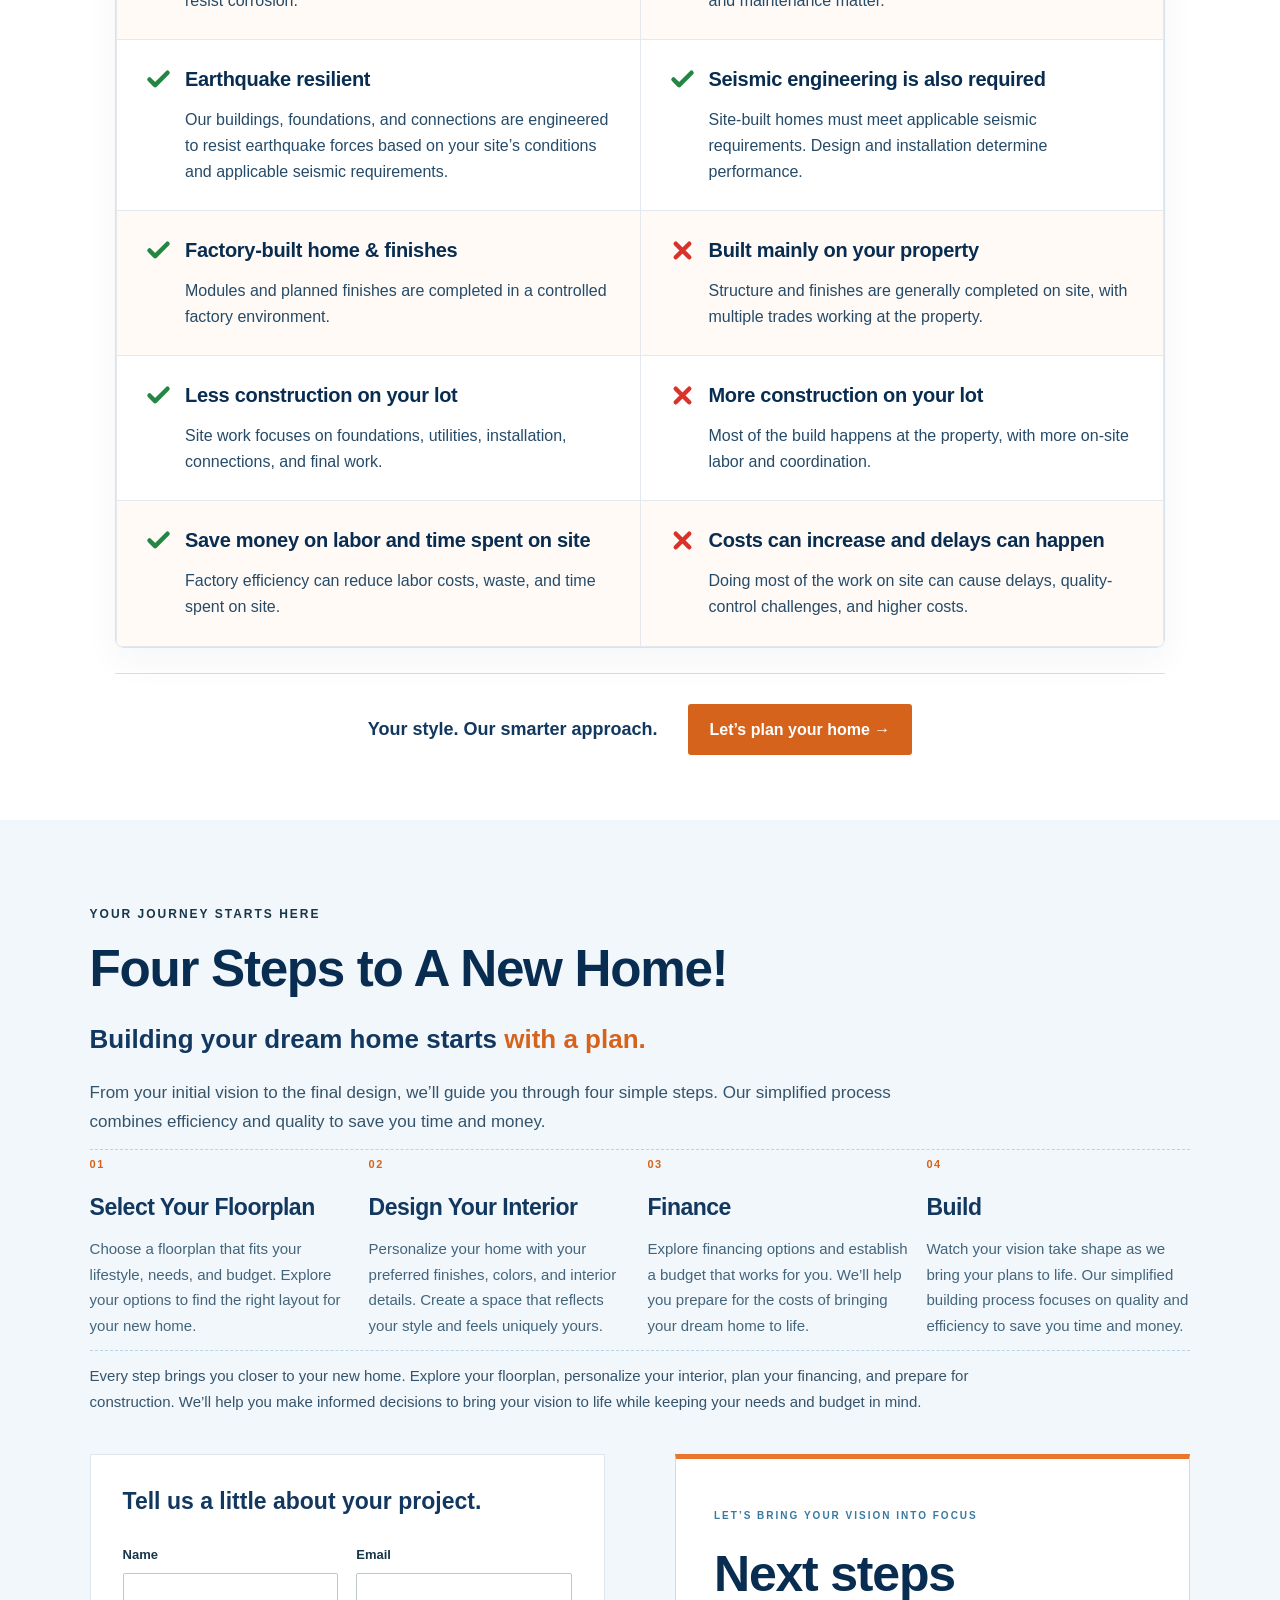
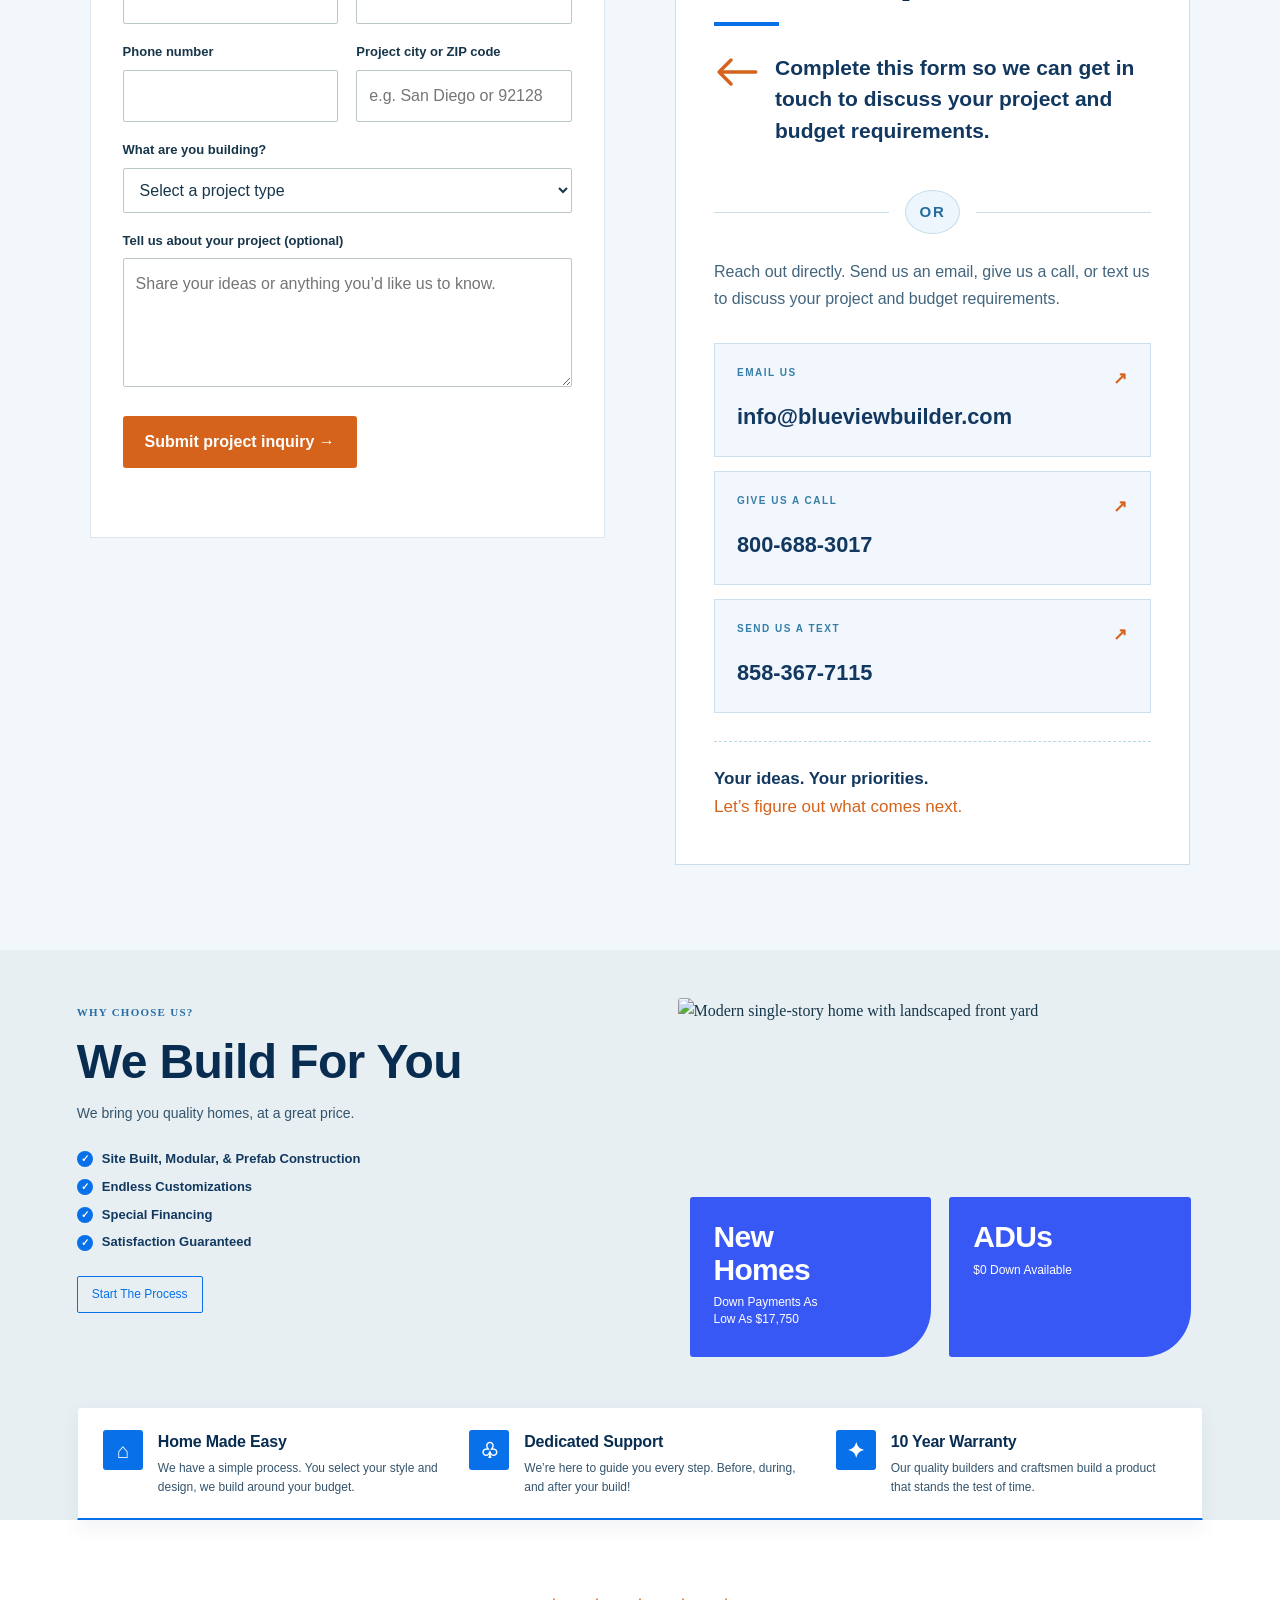
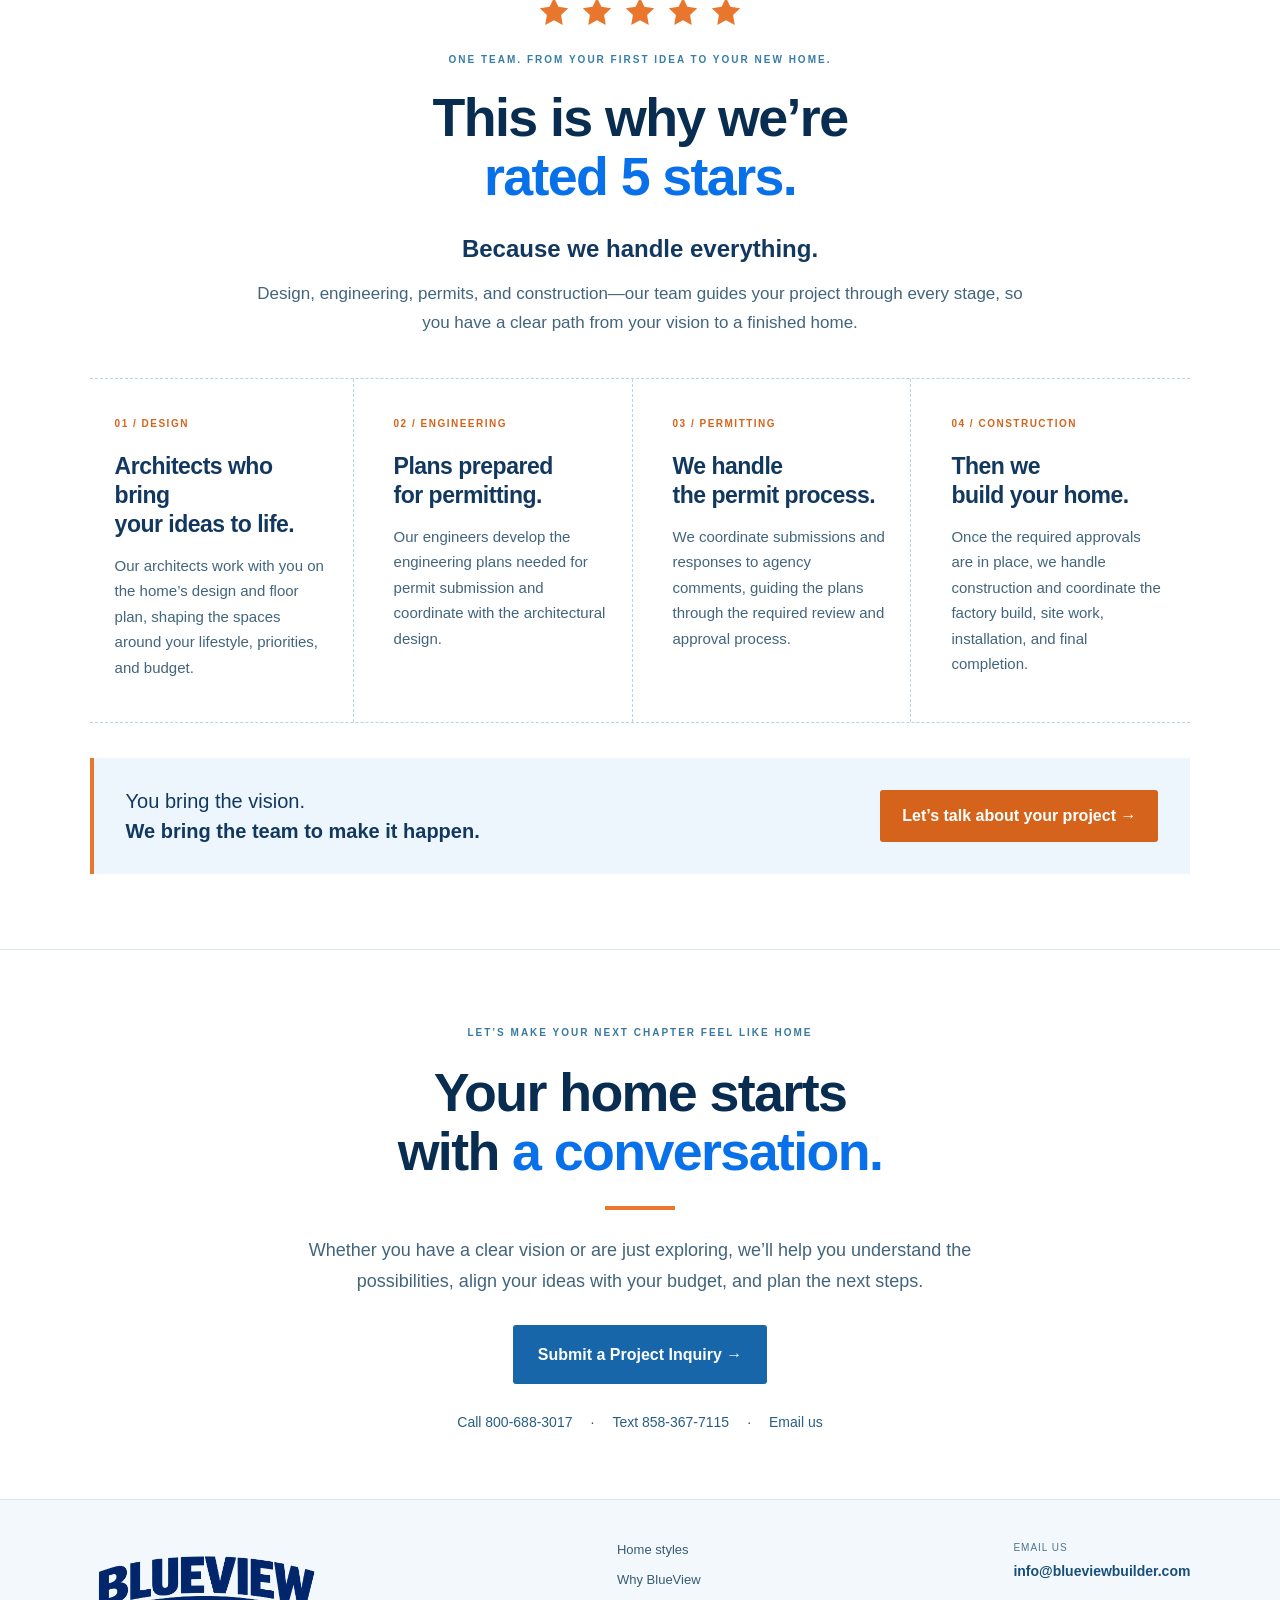
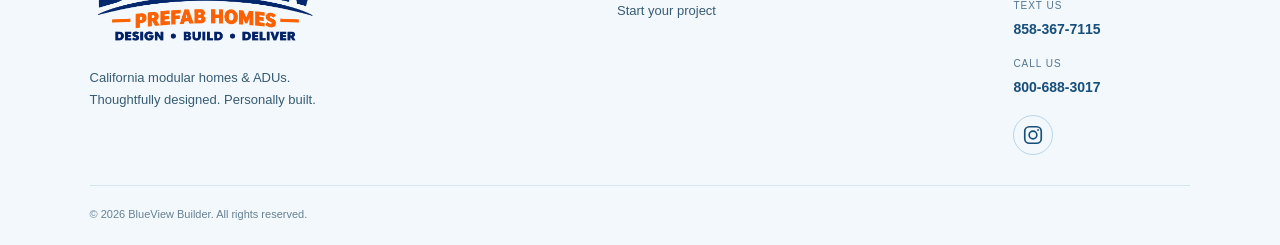
==== commit c9112cce: "Update Grid Images" ====
--- a/index.html
+++ b/index.html
@@ -105,7 +105,7 @@
             </a>
             <a class="design-tile" href="https://blueviewbuilder.com/bungalow-prefab-home/">
               <div class="style-image-wrap">
-                <img alt="Bungalow home exterior concept rendering" class="style-card-image" loading="lazy" src="images/bungalow-v2.png"/>
+                <img alt="Bungalow home exterior concept rendering" class="style-card-image" loading="lazy" src="images/Sage Craftsman Bungalow with Welcoming Porch.png"/>
               </div>
               <div class="style-card-copy">
                 <h3>
@@ -118,7 +118,7 @@
             </a>
             <a class="design-tile" href="https://blueviewbuilder.com/prefab-ranch-homes/">
               <div class="style-image-wrap">
-                <img alt="Ranch home exterior concept rendering" class="style-card-image" loading="lazy" src="images/ranch-v2.png"/>
+                <img alt="Ranch home exterior concept rendering" class="style-card-image" loading="lazy" src="images/Classic Cream Ranch Home.png"/>
               </div>
               <div class="style-card-copy">
                 <h3>
@@ -131,7 +131,7 @@
             </a>
             <a class="design-tile" href="https://blueviewbuilder.com/prefab-farmhouse-modular-homes/">
               <div class="style-image-wrap">
-                <img alt="Farmhouse home exterior concept rendering" class="style-card-image" loading="lazy" src="images/farmhouse-v2.png"/>
+                <img alt="Farmhouse home exterior concept rendering" class="style-card-image" loading="lazy" src="images/Warm California modern farmhouse.png"/>
               </div>
               <div class="style-card-copy">
                 <h3>
@@ -144,7 +144,7 @@
             </a>
             <a class="design-tile" href="https://blueviewbuilder.com/mid-century-modern-modular-homes/">
               <div class="style-image-wrap">
-                <img alt="Mid-Century Modern home exterior concept rendering" class="style-card-image" loading="lazy" src="images/midcentury-v2.png"/>
+                <img alt="Mid-Century Modern home exterior concept rendering" class="style-card-image" loading="lazy" src="images/California mid-century modern home.png"/>
               </div>
               <div class="style-card-copy">
                 <h3>
@@ -157,7 +157,7 @@
             </a>
             <a class="design-tile" href="https://blueviewbuilder.com/prefab-victorian-homes/">
               <div class="style-image-wrap">
-                <img alt="Victorian home exterior concept rendering" class="style-card-image" loading="lazy" src="images/victorian-v2.png"/>
+                <img alt="Victorian home exterior concept rendering" class="style-card-image" loading="lazy" src="images/Powder-Blue Victorian Home with Covered Porch.png"/>
               </div>
               <div class="style-card-copy">
                 <h3>
@@ -170,7 +170,7 @@
             </a>
             <a class="design-tile" href="https://blueviewbuilder.com/prefab-log-cabin-modular-homes/">
               <div class="style-image-wrap">
-                <img alt="Log Cabin home exterior concept rendering" class="style-card-image" loading="lazy" src="images/logcabin-v2.png"/>
+                <img alt="Log Cabin home exterior concept rendering" class="style-card-image" loading="lazy" src="images/Warm California Log Cabin Retreat.png"/>
               </div>
               <div class="style-card-copy">
                 <h3>
